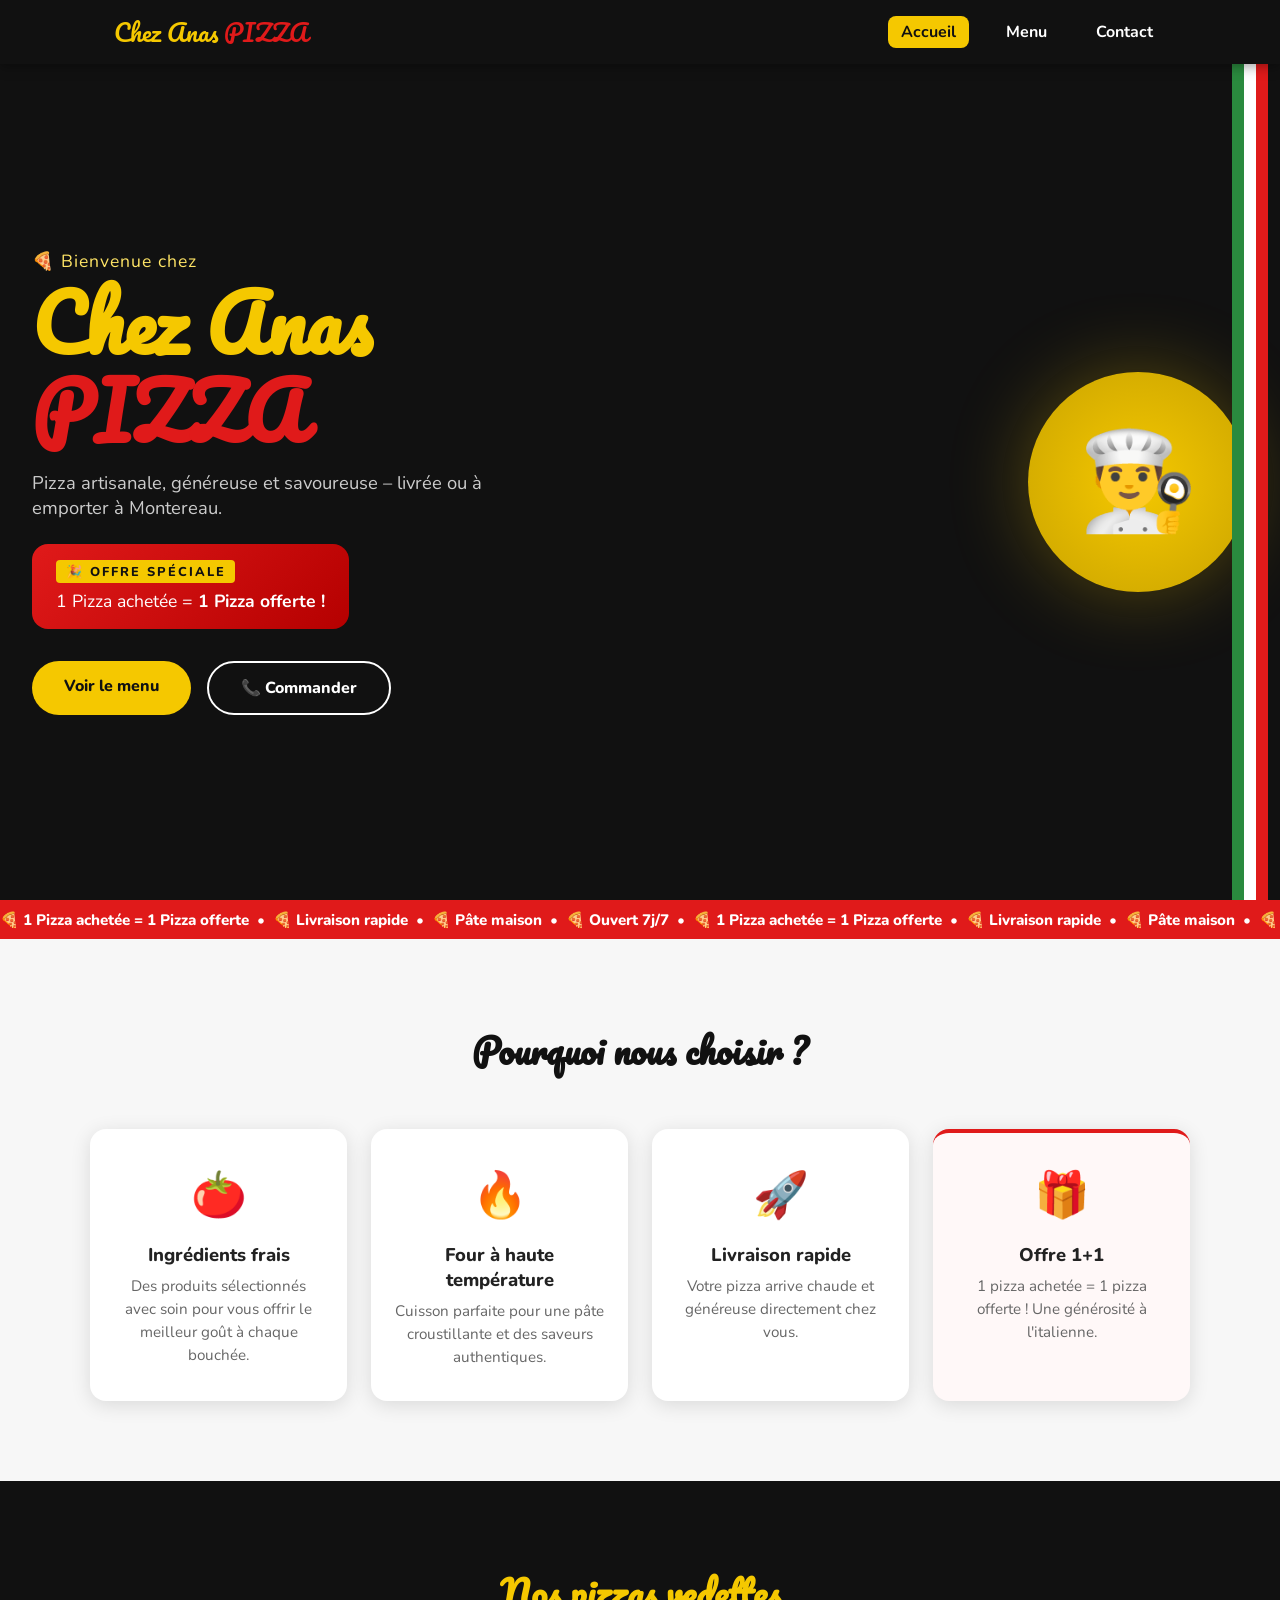
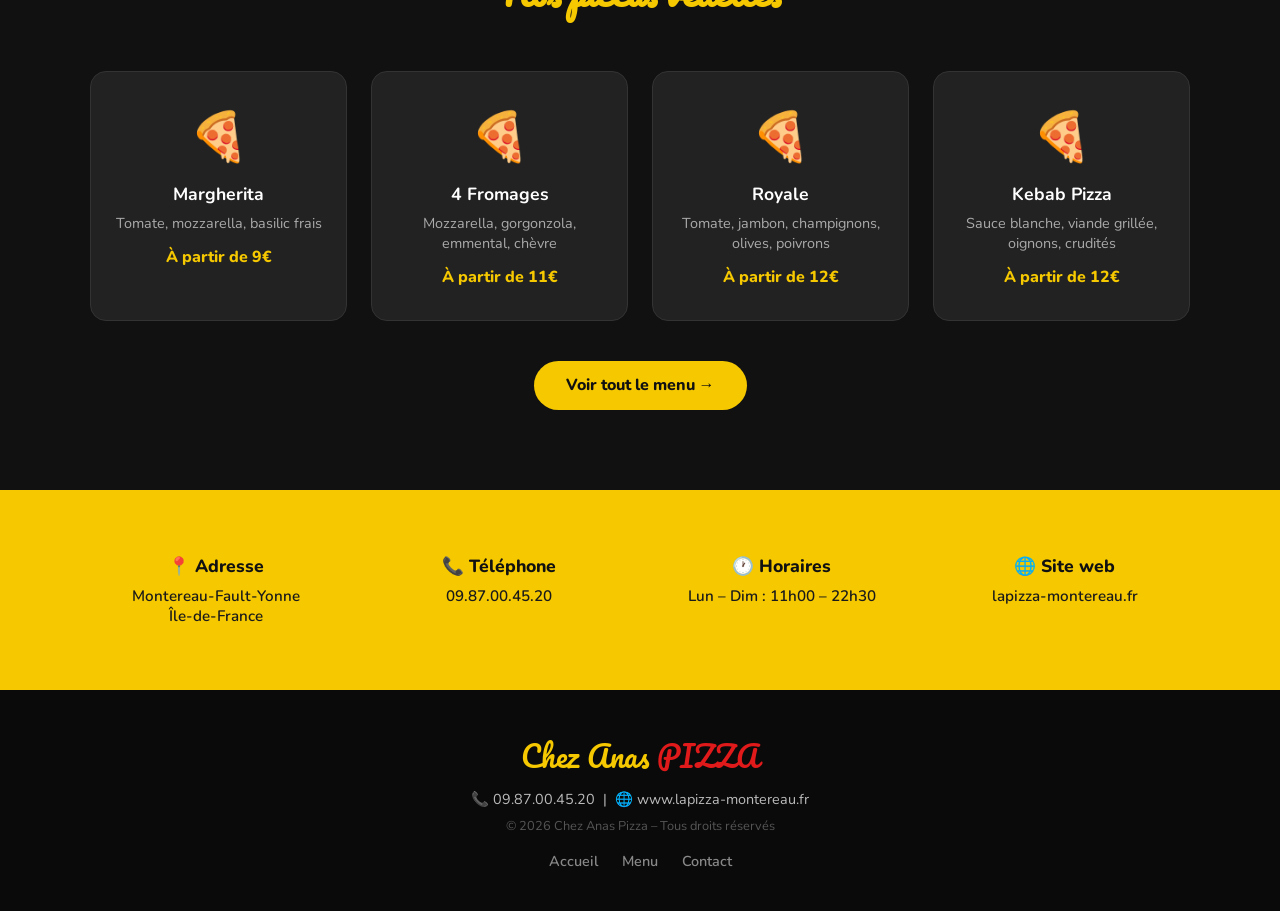
==== index.html @ a45f44b3 "Add files via upload" ====
<!DOCTYPE html>
<html lang="fr">
<head>
  <meta charset="UTF-8" />
  <meta name="viewport" content="width=device-width, initial-scale=1.0" />
  <title>Chez Anas Pizza – Montereau</title>
  <link rel="stylesheet" href="style.css" />
  <link href="https://fonts.googleapis.com/css2?family=Pacifico&family=Nunito:wght@400;600;700;800&display=swap" rel="stylesheet" />
</head>
<body>

  <!-- NAV -->
  <nav id="navbar">
    <div class="nav-inner">
      <a href="index.html" class="nav-logo">
        <span class="logo-chez">Chez Anas</span>
        <span class="logo-pizza">PIZZA</span>
      </a>
      <button class="burger" id="burger" aria-label="Menu">&#9776;</button>
      <ul class="nav-links" id="navLinks">
        <li><a href="index.html" class="active">Accueil</a></li>
        <li><a href="menu.html">Menu</a></li>
        <li><a href="contact.html">Contact</a></li>
      </ul>
    </div>
  </nav>

  <!-- HERO -->
  <header class="hero">
    <div class="hero-bg-stripe stripe-green"></div>
    <div class="hero-bg-stripe stripe-white"></div>
    <div class="hero-bg-stripe stripe-red"></div>
    <div class="hero-content">
      <p class="hero-sub">🍕 Bienvenue chez</p>
      <h1 class="hero-title">
        <span class="yellow">Chez Anas</span>
        <span class="red">PIZZA</span>
      </h1>
      <p class="hero-desc">Pizza artisanale, généreuse et savoureuse – livrée ou à emporter à Montereau.</p>
      <div class="hero-promo">
        <span class="promo-badge">🎉 OFFRE SPÉCIALE</span>
        <p>1 Pizza achetée = <strong>1 Pizza offerte !</strong></p>
      </div>
      <div class="hero-cta">
        <a href="menu.html" class="btn btn-primary">Voir le menu</a>
        <a href="tel:0987004520" class="btn btn-outline">📞 Commander</a>
      </div>
    </div>
    <div class="hero-chef">
      <div class="chef-circle">
        <span class="chef-emoji">👨‍🍳</span>
      </div>
    </div>
  </header>

  <!-- PROMO BANNER -->
  <div class="marquee-bar">
    <div class="marquee-track">
      🍕 1 Pizza achetée = 1 Pizza offerte &nbsp;•&nbsp; 🍕 Livraison rapide &nbsp;•&nbsp; 🍕 Pâte maison &nbsp;•&nbsp; 🍕 Ouvert 7j/7 &nbsp;•&nbsp; 🍕 1 Pizza achetée = 1 Pizza offerte &nbsp;•&nbsp; 🍕 Livraison rapide &nbsp;•&nbsp; 🍕 Pâte maison &nbsp;•&nbsp; 🍕 Ouvert 7j/7 &nbsp;•&nbsp;
    </div>
  </div>

  <!-- FEATURES -->
  <section class="features">
    <div class="container">
      <h2 class="section-title">Pourquoi nous choisir ?</h2>
      <div class="features-grid">
        <div class="feature-card">
          <div class="feature-icon">🍅</div>
          <h3>Ingrédients frais</h3>
          <p>Des produits sélectionnés avec soin pour vous offrir le meilleur goût à chaque bouchée.</p>
        </div>
        <div class="feature-card">
          <div class="feature-icon">🔥</div>
          <h3>Four à haute température</h3>
          <p>Cuisson parfaite pour une pâte croustillante et des saveurs authentiques.</p>
        </div>
        <div class="feature-card">
          <div class="feature-icon">🚀</div>
          <h3>Livraison rapide</h3>
          <p>Votre pizza arrive chaude et généreuse directement chez vous.</p>
        </div>
        <div class="feature-card featured">
          <div class="feature-icon">🎁</div>
          <h3>Offre 1+1</h3>
          <p>1 pizza achetée = 1 pizza offerte ! Une générosité à l'italienne.</p>
        </div>
      </div>
    </div>
  </section>

  <!-- MENU APERÇU -->
  <section class="menu-preview">
    <div class="container">
      <h2 class="section-title">Nos pizzas vedettes</h2>
      <div class="pizza-grid">
        <div class="pizza-card">
          <div class="pizza-img">🍕</div>
          <h3>Margherita</h3>
          <p>Tomate, mozzarella, basilic frais</p>
          <span class="price">À partir de 9€</span>
        </div>
        <div class="pizza-card">
          <div class="pizza-img">🍕</div>
          <h3>4 Fromages</h3>
          <p>Mozzarella, gorgonzola, emmental, chèvre</p>
          <span class="price">À partir de 11€</span>
        </div>
        <div class="pizza-card">
          <div class="pizza-img">🍕</div>
          <h3>Royale</h3>
          <p>Tomate, jambon, champignons, olives, poivrons</p>
          <span class="price">À partir de 12€</span>
        </div>
        <div class="pizza-card">
          <div class="pizza-img">🍕</div>
          <h3>Kebab Pizza</h3>
          <p>Sauce blanche, viande grillée, oignons, crudités</p>
          <span class="price">À partir de 12€</span>
        </div>
      </div>
      <div class="center-btn">
        <a href="menu.html" class="btn btn-primary">Voir tout le menu →</a>
      </div>
    </div>
  </section>

  <!-- INFOS PRATIQUES -->
  <section class="infos">
    <div class="container infos-grid">
      <div class="info-block">
        <h3>📍 Adresse</h3>
        <p>Montereau-Fault-Yonne<br />Île-de-France</p>
      </div>
      <div class="info-block">
        <h3>📞 Téléphone</h3>
        <p><a href="tel:0987004520">09.87.00.45.20</a></p>
      </div>
      <div class="info-block">
        <h3>🕐 Horaires</h3>
        <p>Lun – Dim : 11h00 – 22h30</p>
      </div>
      <div class="info-block">
        <h3>🌐 Site web</h3>
        <p><a href="http://www.lapizza-montereau.fr" target="_blank">lapizza-montereau.fr</a></p>
      </div>
    </div>
  </section>

  <!-- FOOTER -->
  <footer>
    <div class="footer-logo">
      <span class="yellow">Chez Anas</span> <span class="red">PIZZA</span>
    </div>
    <p>📞 09.87.00.45.20 &nbsp;|&nbsp; 🌐 www.lapizza-montereau.fr</p>
    <p class="footer-copy">© 2026 Chez Anas Pizza – Tous droits réservés</p>
    <div class="footer-nav">
      <a href="index.html">Accueil</a>
      <a href="menu.html">Menu</a>
      <a href="contact.html">Contact</a>
    </div>
  </footer>

  <script src="script.js"></script>
</body>
</html>
---- style.css ----
/* ===========================
   CHEZ ANAS PIZZA – STYLES
   Couleurs : Noir, Jaune, Rouge, Vert (drapeau IT)
   =========================== */

:root {
  --black: #111111;
  --dark: #1a1a1a;
  --yellow: #f5c800;
  --yellow-light: #ffe566;
  --red: #e01a1a;
  --red-light: #ff4444;
  --green: #2a8a3e;
  --white: #ffffff;
  --grey: #f7f7f7;
  --text: #222222;
  --text-light: #666666;
  --card-bg: #ffffff;
  --shadow: 0 4px 20px rgba(0,0,0,0.12);
  --radius: 16px;
  --transition: 0.25s ease;
}

* { box-sizing: border-box; margin: 0; padding: 0; }

html { scroll-behavior: smooth; }

body {
  font-family: 'Nunito', sans-serif;
  background: var(--white);
  color: var(--text);
  overflow-x: hidden;
}

/* ===================== NAV ===================== */
#navbar {
  position: fixed;
  top: 0; left: 0; right: 0;
  z-index: 1000;
  background: var(--black);
  box-shadow: 0 2px 12px rgba(0,0,0,0.4);
  transition: background var(--transition);
}

.nav-inner {
  max-width: 1100px;
  margin: 0 auto;
  padding: 0.7rem 1.5rem;
  display: flex;
  align-items: center;
  justify-content: space-between;
  gap: 1rem;
}

.nav-logo {
  text-decoration: none;
  font-size: 1.5rem;
  font-family: 'Pacifico', cursive;
  display: flex;
  gap: 0.35rem;
  align-items: center;
}

.logo-chez { color: var(--yellow); }
.logo-pizza { color: var(--red); }

.nav-links {
  display: flex;
  list-style: none;
  gap: 1.5rem;
}

.nav-links a {
  color: var(--white);
  text-decoration: none;
  font-weight: 700;
  font-size: 1rem;
  padding: 0.3rem 0.8rem;
  border-radius: 8px;
  transition: background var(--transition), color var(--transition);
}

.nav-links a:hover,
.nav-links a.active {
  background: var(--yellow);
  color: var(--black);
}

.burger {
  display: none;
  background: none;
  border: 2px solid var(--yellow);
  color: var(--yellow);
  font-size: 1.4rem;
  padding: 0.3rem 0.6rem;
  border-radius: 8px;
  cursor: pointer;
}

/* ===================== HERO ===================== */
.hero {
  min-height: 100vh;
  background: var(--black);
  display: flex;
  align-items: center;
  justify-content: space-between;
  padding: 8rem 2rem 4rem;
  max-width: 100%;
  overflow: hidden;
  position: relative;
  gap: 2rem;
}

.hero-bg-stripe {
  position: absolute;
  top: 0; right: 0;
  width: 12px;
  height: 100%;
}
.stripe-green  { right: 36px; background: var(--green); }
.stripe-white  { right: 24px; background: var(--white); }
.stripe-red    { right: 12px; background: var(--red); }

.hero-content {
  max-width: 600px;
  flex: 1;
  animation: fadeUp 0.8s ease both;
}

.hero-sub {
  font-size: 1.1rem;
  color: var(--yellow-light);
  margin-bottom: 0.5rem;
  letter-spacing: 1px;
}

.hero-title {
  font-family: 'Pacifico', cursive;
  font-size: clamp(2.8rem, 6vw, 5rem);
  line-height: 1.1;
  margin-bottom: 1rem;
  display: flex;
  flex-direction: column;
  gap: 0.2rem;
}

.yellow { color: var(--yellow); }
.red    { color: var(--red); }

.hero-desc {
  color: #ccc;
  font-size: 1.15rem;
  margin-bottom: 1.5rem;
  max-width: 480px;
}

.hero-promo {
  background: linear-gradient(135deg, var(--red), #b50000);
  color: var(--white);
  padding: 1rem 1.5rem;
  border-radius: var(--radius);
  margin-bottom: 2rem;
  display: inline-block;
  animation: pulse 2s ease-in-out infinite;
}

.hero-promo .promo-badge {
  font-size: 0.8rem;
  font-weight: 800;
  letter-spacing: 2px;
  text-transform: uppercase;
  background: var(--yellow);
  color: var(--black);
  padding: 0.15rem 0.6rem;
  border-radius: 4px;
  display: inline-block;
  margin-bottom: 0.4rem;
}

.hero-promo p { font-size: 1.1rem; }

.hero-cta { display: flex; gap: 1rem; flex-wrap: wrap; }

.btn {
  display: inline-block;
  padding: 0.85rem 2rem;
  border-radius: 50px;
  font-weight: 800;
  font-size: 1rem;
  text-decoration: none;
  transition: transform var(--transition), box-shadow var(--transition);
  cursor: pointer;
  border: none;
  font-family: 'Nunito', sans-serif;
}

.btn:hover { transform: translateY(-3px); box-shadow: 0 8px 24px rgba(0,0,0,0.25); }

.btn-primary {
  background: var(--yellow);
  color: var(--black);
}

.btn-outline {
  background: transparent;
  color: var(--white);
  border: 2px solid var(--white);
}

.btn-outline:hover { background: var(--white); color: var(--black); }

.btn-full { width: 100%; text-align: center; }

.hero-chef {
  flex-shrink: 0;
  animation: float 4s ease-in-out infinite;
}

.chef-circle {
  width: 220px;
  height: 220px;
  background: radial-gradient(circle, var(--yellow), #c9a300);
  border-radius: 50%;
  display: flex;
  align-items: center;
  justify-content: center;
  font-size: 6rem;
  box-shadow: 0 0 80px rgba(245,200,0,0.3);
}

/* ===================== MARQUEE ===================== */
.marquee-bar {
  background: var(--red);
  color: var(--white);
  font-weight: 800;
  font-size: 0.95rem;
  overflow: hidden;
  padding: 0.6rem 0;
  white-space: nowrap;
}

.marquee-track {
  display: inline-block;
  animation: marquee 20s linear infinite;
}

/* ===================== FEATURES ===================== */
.features {
  padding: 5rem 1.5rem;
  background: var(--grey);
}

.container {
  max-width: 1100px;
  margin: 0 auto;
}

.section-title {
  text-align: center;
  font-family: 'Pacifico', cursive;
  font-size: 2.2rem;
  color: var(--black);
  margin-bottom: 3rem;
}

.features-grid {
  display: grid;
  grid-template-columns: repeat(auto-fit, minmax(220px, 1fr));
  gap: 1.5rem;
}

.feature-card {
  background: var(--white);
  border-radius: var(--radius);
  padding: 2rem 1.5rem;
  text-align: center;
  box-shadow: var(--shadow);
  transition: transform var(--transition);
  border-top: 4px solid transparent;
}

.feature-card:hover { transform: translateY(-6px); border-top-color: var(--yellow); }
.feature-card.featured { border-top-color: var(--red); background: #fff8f8; }

.feature-icon { font-size: 2.8rem; margin-bottom: 1rem; }
.feature-card h3 { font-size: 1.15rem; font-weight: 800; margin-bottom: 0.5rem; }
.feature-card p  { color: var(--text-light); font-size: 0.95rem; line-height: 1.5; }

/* ===================== MENU PREVIEW ===================== */
.menu-preview {
  padding: 5rem 1.5rem;
  background: var(--black);
}

.menu-preview .section-title { color: var(--yellow); }

.pizza-grid {
  display: grid;
  grid-template-columns: repeat(auto-fit, minmax(220px, 1fr));
  gap: 1.5rem;
  margin-bottom: 2.5rem;
}

.pizza-card {
  background: #222;
  border-radius: var(--radius);
  padding: 2rem 1.5rem;
  text-align: center;
  border: 1px solid #333;
  transition: transform var(--transition), border-color var(--transition);
}

.pizza-card:hover { transform: translateY(-6px); border-color: var(--yellow); }

.pizza-img { font-size: 3rem; margin-bottom: 0.8rem; }
.pizza-card h3 { color: var(--white); font-size: 1.1rem; margin-bottom: 0.4rem; }
.pizza-card p  { color: #aaa; font-size: 0.9rem; margin-bottom: 0.8rem; }
.price { color: var(--yellow); font-weight: 800; font-size: 1rem; }

.center-btn { text-align: center; }

/* ===================== INFOS ===================== */
.infos {
  padding: 4rem 1.5rem;
  background: var(--yellow);
}

.infos-grid {
  display: grid;
  grid-template-columns: repeat(auto-fit, minmax(200px, 1fr));
  gap: 2rem;
}

.info-block { text-align: center; }
.info-block h3 { font-size: 1.1rem; font-weight: 800; margin-bottom: 0.5rem; color: var(--black); }
.info-block p, .info-block a { color: var(--dark); font-size: 0.95rem; text-decoration: none; font-weight: 600; }
.info-block a:hover { text-decoration: underline; }

/* ===================== PAGE HERO ===================== */
.page-hero {
  background: var(--black);
  text-align: center;
  padding: 8rem 1.5rem 3rem;
  color: var(--white);
}

.page-hero h1 {
  font-family: 'Pacifico', cursive;
  font-size: clamp(2rem, 5vw, 3.5rem);
  color: var(--yellow);
  margin-bottom: 0.5rem;
}

.page-hero p { color: #bbb; font-size: 1.1rem; }

.promo-banner-inline {
  background: var(--red);
  display: inline-block;
  padding: 0.7rem 1.5rem;
  border-radius: 50px;
  margin-top: 1rem;
  font-size: 0.95rem;
  font-weight: 700;
}

/* ===================== MENU PAGE ===================== */
.menu-section { padding: 3rem 1.5rem 5rem; }

.menu-filters {
  display: flex;
  gap: 0.7rem;
  flex-wrap: wrap;
  margin-bottom: 2rem;
  justify-content: center;
}

.filter-btn {
  padding: 0.5rem 1.2rem;
  border: 2px solid var(--black);
  background: var(--white);
  color: var(--black);
  border-radius: 50px;
  font-weight: 700;
  cursor: pointer;
  font-family: 'Nunito', sans-serif;
  transition: all var(--transition);
}

.filter-btn:hover, .filter-btn.active {
  background: var(--black);
  color: var(--yellow);
}

.size-info {
  display: flex;
  gap: 1rem;
  flex-wrap: wrap;
  justify-content: center;
  margin-bottom: 2.5rem;
}

.size-badge {
  background: var(--yellow);
  color: var(--black);
  padding: 0.4rem 1rem;
  border-radius: 8px;
  font-weight: 700;
  font-size: 0.9rem;
}

.menu-category { margin-bottom: 3rem; }

.cat-title {
  font-family: 'Pacifico', cursive;
  font-size: 1.8rem;
  color: var(--black);
  margin-bottom: 1.5rem;
  padding-bottom: 0.5rem;
  border-bottom: 3px solid var(--yellow);
  display: flex;
  align-items: center;
  gap: 0.7rem;
}

.cat-flag { font-size: 1.5rem; }

.menu-grid {
  display: grid;
  grid-template-columns: repeat(auto-fill, minmax(260px, 1fr));
  gap: 1.2rem;
}

.menu-card {
  background: var(--white);
  border: 1.5px solid #e8e8e8;
  border-radius: var(--radius);
  padding: 1.2rem 1.3rem;
  transition: transform var(--transition), box-shadow var(--transition), border-color var(--transition);
}

.menu-card:hover {
  transform: translateY(-4px);
  box-shadow: var(--shadow);
  border-color: var(--yellow);
}

.highlight-card { border-color: var(--red); background: #fff8f8; }

.menu-card-header {
  display: flex;
  justify-content: space-between;
  align-items: flex-start;
  gap: 0.5rem;
  margin-bottom: 0.5rem;
}

.menu-card-header h3 { font-size: 1.05rem; font-weight: 800; color: var(--black); }

.price-group {
  display: flex;
  gap: 0.4rem;
  flex-shrink: 0;
}

.price-group span {
  background: var(--black);
  color: var(--yellow);
  padding: 0.15rem 0.5rem;
  border-radius: 6px;
  font-size: 0.8rem;
  font-weight: 800;
}

.menu-card p { color: var(--text-light); font-size: 0.88rem; line-height: 1.4; margin-bottom: 0.6rem; }

.tag {
  font-size: 0.75rem;
  font-weight: 800;
  padding: 0.15rem 0.6rem;
  border-radius: 20px;
  display: inline-block;
}

.tag-veg  { background: #e8f5e9; color: #2e7d32; }
.tag-hot  { background: #ffebee; color: #c62828; }
.tag-best { background: #fff8e1; color: #f57f17; }
.tag-new  { background: #e3f2fd; color: #1565c0; }

/* ===================== CONTACT ===================== */
.contact-section { padding: 3rem 1.5rem 5rem; }

.contact-grid {
  display: grid;
  grid-template-columns: 1fr 1fr;
  gap: 3rem;
  margin-bottom: 3rem;
}

.contact-info h2,
.contact-form-wrap h2 {
  font-family: 'Pacifico', cursive;
  font-size: 1.8rem;
  margin-bottom: 1.5rem;
  color: var(--black);
}

.contact-card {
  display: flex;
  align-items: flex-start;
  gap: 1rem;
  padding: 1rem;
  background: var(--grey);
  border-radius: var(--radius);
  margin-bottom: 1rem;
  border-left: 4px solid var(--yellow);
}

.contact-icon { font-size: 1.5rem; flex-shrink: 0; }
.contact-card h3 { font-size: 0.9rem; font-weight: 800; text-transform: uppercase; letter-spacing: 1px; color: var(--text-light); margin-bottom: 0.2rem; }
.contact-card a, .contact-card p { color: var(--black); font-weight: 600; font-size: 1rem; text-decoration: none; }
.contact-card a:hover { color: var(--red); }

.horaires-table { width: 100%; font-size: 0.9rem; }
.horaires-table td { padding: 0.2rem 0.5rem 0.2rem 0; color: var(--text); font-weight: 600; }
.horaires-table td:first-child { color: var(--text-light); font-weight: 400; }

.promo-contact-box {
  background: var(--red);
  color: var(--white);
  padding: 1rem 1.3rem;
  border-radius: var(--radius);
  margin-top: 1rem;
  font-size: 0.95rem;
  line-height: 1.6;
}

/* FORM */
.contact-form { display: flex; flex-direction: column; gap: 1.2rem; }

.form-group { display: flex; flex-direction: column; gap: 0.4rem; }
.form-group label { font-weight: 700; font-size: 0.9rem; color: var(--text); }

.form-group input,
.form-group select,
.form-group textarea {
  padding: 0.8rem 1rem;
  border: 2px solid #ddd;
  border-radius: 10px;
  font-family: 'Nunito', sans-serif;
  font-size: 1rem;
  transition: border-color var(--transition);
  background: var(--white);
  color: var(--text);
  resize: vertical;
}

.form-group input:focus,
.form-group select:focus,
.form-group textarea:focus {
  outline: none;
  border-color: var(--yellow);
}

.form-error { color: var(--red); font-size: 0.82rem; font-weight: 700; min-height: 1rem; }

.form-success {
  background: #e8f5e9;
  color: #2e7d32;
  padding: 1rem;
  border-radius: 10px;
  font-weight: 700;
  text-align: center;
}

.map-embed { margin-top: 2rem; }

/* ===================== CTA BAND ===================== */
.cta-band {
  background: var(--black);
  text-align: center;
  padding: 1.5rem;
  color: var(--white);
  font-size: 1.1rem;
}

.cta-band a { color: var(--yellow); text-decoration: none; }
.cta-band a:hover { text-decoration: underline; }

/* ===================== FOOTER ===================== */
footer {
  background: #0a0a0a;
  color: #bbb;
  text-align: center;
  padding: 2.5rem 1.5rem;
}

.footer-logo {
  font-family: 'Pacifico', cursive;
  font-size: 1.8rem;
  margin-bottom: 0.5rem;
}

footer p { font-size: 0.9rem; margin-bottom: 0.3rem; }
footer a { color: var(--yellow); text-decoration: none; }
footer a:hover { text-decoration: underline; }

.footer-copy { color: #555; font-size: 0.8rem; margin-top: 0.5rem; }

.footer-nav {
  margin-top: 1rem;
  display: flex;
  gap: 1.5rem;
  justify-content: center;
  flex-wrap: wrap;
}

.footer-nav a { color: #888; font-size: 0.9rem; text-decoration: none; font-weight: 600; }
.footer-nav a:hover { color: var(--yellow); }

/* ===================== ANIMATIONS ===================== */
@keyframes fadeUp {
  from { opacity: 0; transform: translateY(30px); }
  to   { opacity: 1; transform: translateY(0); }
}

@keyframes float {
  0%, 100% { transform: translateY(0); }
  50%       { transform: translateY(-14px); }
}

@keyframes pulse {
  0%, 100% { transform: scale(1); }
  50%       { transform: scale(1.02); }
}

@keyframes marquee {
  from { transform: translateX(0); }
  to   { transform: translateX(-50%); }
}

/* ===================== RESPONSIVE ===================== */
@media (max-width: 768px) {
  .burger { display: block; }

  .nav-links {
    display: none;
    flex-direction: column;
    position: absolute;
    top: 64px; left: 0; right: 0;
    background: var(--black);
    padding: 1rem;
    gap: 0.5rem;
  }

  .nav-links.open { display: flex; }

  .hero {
    flex-direction: column;
    text-align: center;
    padding-top: 6rem;
    padding-bottom: 3rem;
  }

  .hero-cta { justify-content: center; }

  .hero-bg-stripe { display: none; }

  .contact-grid { grid-template-columns: 1fr; gap: 2rem; }

  .price-group { flex-direction: row; }
}

@media (max-width: 480px) {
  .hero-title { font-size: 2.4rem; }
  .chef-circle { width: 150px; height: 150px; font-size: 4rem; }
  .menu-card-header { flex-direction: column; }
}

/* Hidden cards (filter) */
.menu-card.hidden {
  display: none;
}
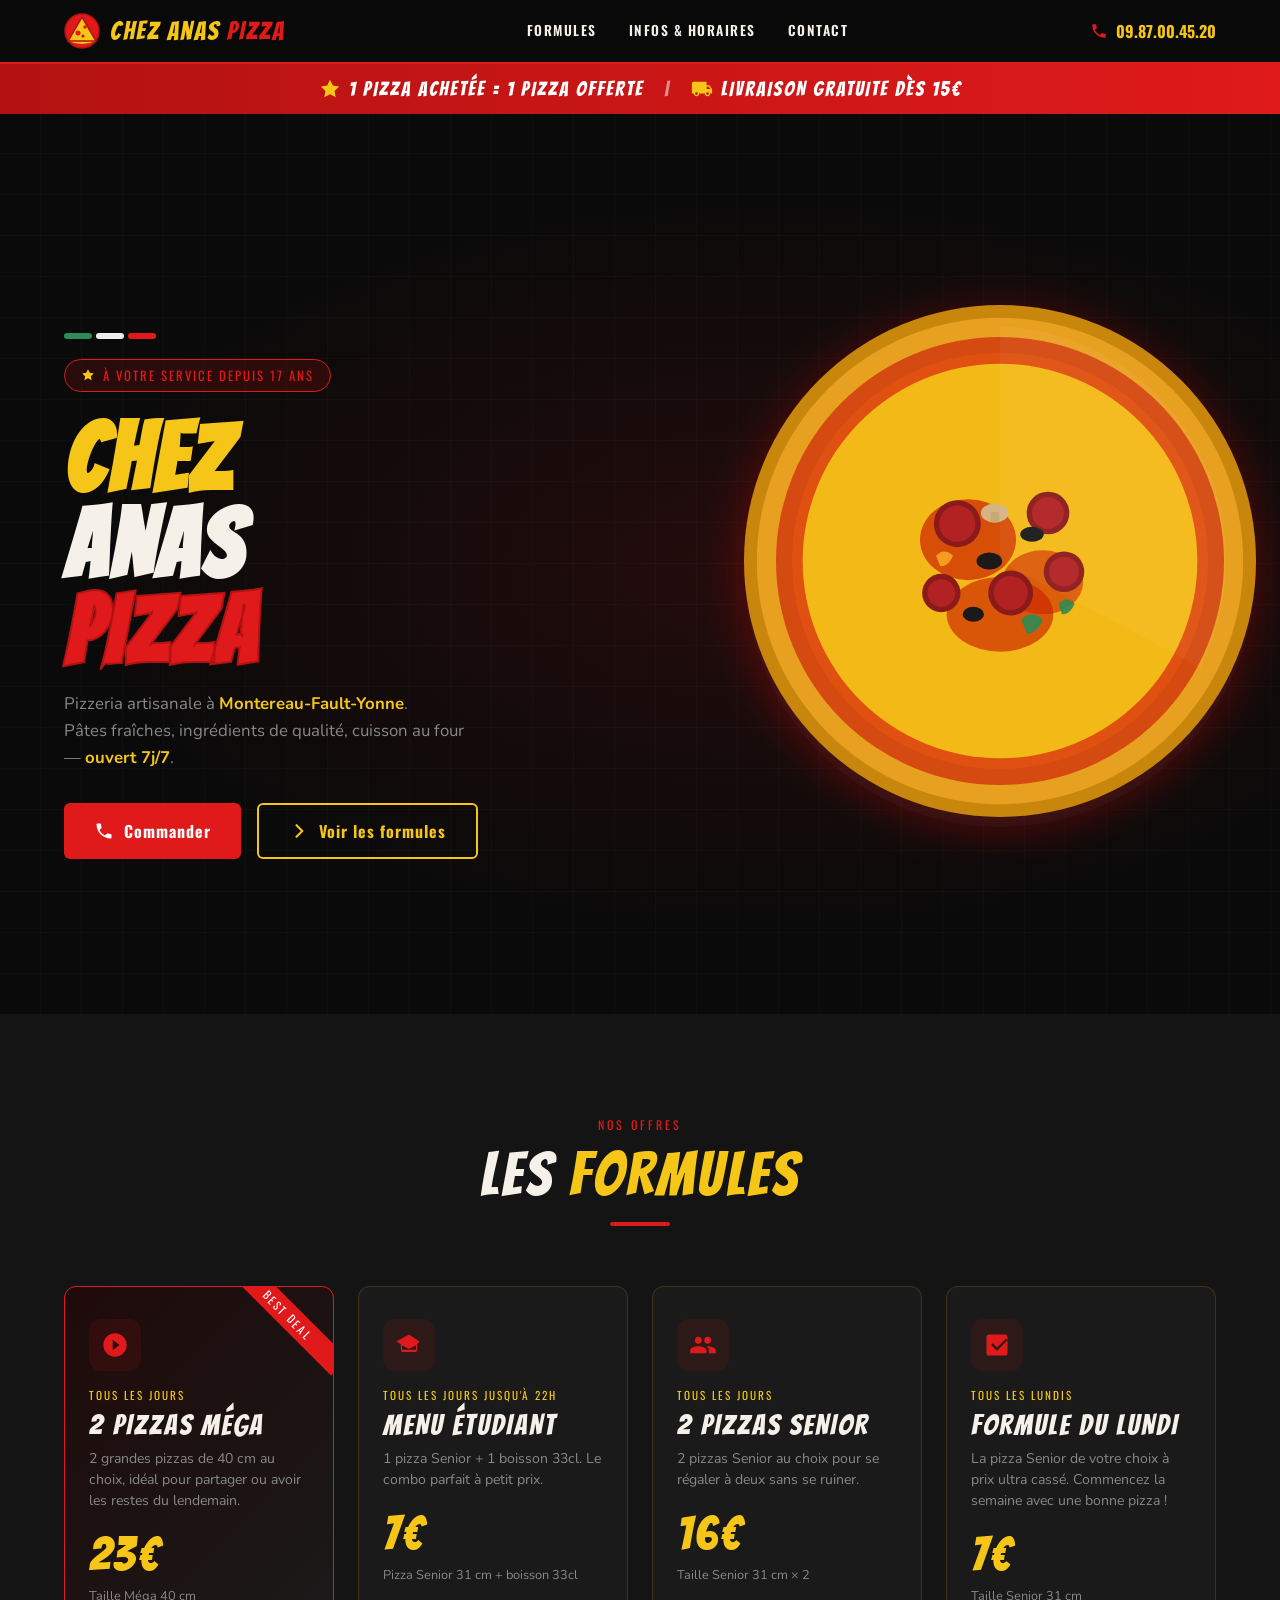
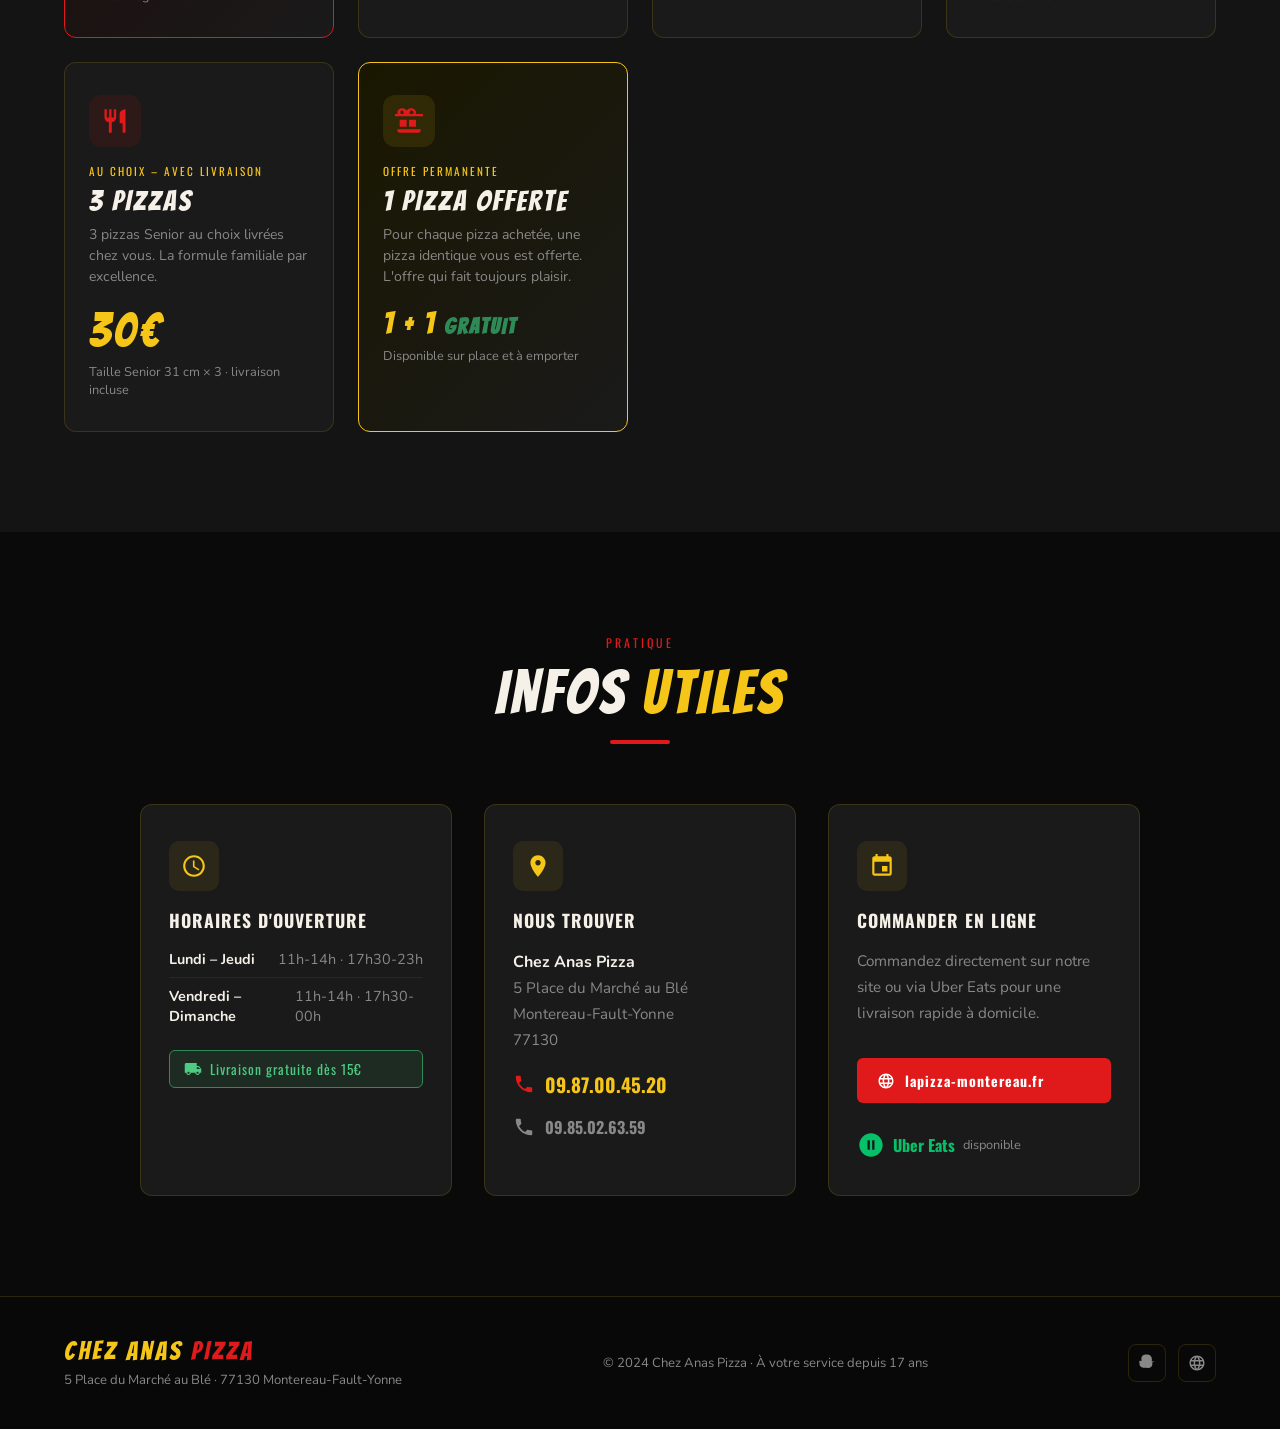
==== commit eeb5bff0: "Update print statement from 'Hello' to 'Goodbye'" ====
--- a/index.html
+++ b/index.html
@@ -1,166 +1,770 @@
 <!DOCTYPE html>
 <html lang="fr">
 <head>
-  <meta charset="UTF-8" />
-  <meta name="viewport" content="width=device-width, initial-scale=1.0" />
-  <title>Chez Anas Pizza – Montereau</title>
-  <link rel="stylesheet" href="style.css" />
-  <link href="https://fonts.googleapis.com/css2?family=Pacifico&family=Nunito:wght@400;600;700;800&display=swap" rel="stylesheet" />
+<meta charset="UTF-8">
+<meta name="viewport" content="width=device-width, initial-scale=1.0">
+<title>Chez Anas Pizza – Montereau-Fault-Yonne</title>
+<link rel="preconnect" href="https://fonts.googleapis.com">
+<link href="https://fonts.googleapis.com/css2?family=Bangers&family=Oswald:wght@400;600;700&family=Nunito:wght@400;600;700&display=swap" rel="stylesheet">
+<style>
+  :root {
+    --black: #0a0a0a;
+    --dark: #141414;
+    --card-bg: #1a1a1a;
+    --red: #e01a1a;
+    --red-dark: #b31212;
+    --yellow: #f5c518;
+    --green: #2e8b57;
+    --white: #f5f0e8;
+    --gray: #888;
+    --border: rgba(245,197,24,0.15);
+  }
+
+  * { margin: 0; padding: 0; box-sizing: border-box; }
+
+  html { scroll-behavior: smooth; }
+
+  body {
+    background: var(--black);
+    color: var(--white);
+    font-family: 'Nunito', sans-serif;
+    overflow-x: hidden;
+  }
+
+  /* NAV */
+  nav {
+    position: fixed; top: 0; left: 0; right: 0; z-index: 100;
+    background: rgba(10,10,10,0.95);
+    backdrop-filter: blur(10px);
+    border-bottom: 2px solid var(--red);
+    display: flex; align-items: center; justify-content: space-between;
+    padding: 0 5%;
+    height: 64px;
+  }
+  .nav-logo {
+    display: flex; align-items: center; gap: 10px;
+  }
+  .nav-logo svg { width: 36px; height: 36px; }
+  .nav-logo span {
+    font-family: 'Bangers', cursive;
+    font-size: 1.6rem;
+    letter-spacing: 2px;
+    color: var(--yellow);
+  }
+  .nav-logo span em { color: var(--red); font-style: normal; }
+  nav ul {
+    list-style: none;
+    display: flex; gap: 32px;
+  }
+  nav ul li a {
+    text-decoration: none;
+    color: var(--white);
+    font-family: 'Oswald', sans-serif;
+    font-weight: 600;
+    font-size: 0.85rem;
+    letter-spacing: 1.5px;
+    text-transform: uppercase;
+    transition: color .2s;
+  }
+  nav ul li a:hover { color: var(--yellow); }
+  .nav-phone {
+    display: flex; align-items: center; gap: 8px;
+    font-family: 'Oswald', sans-serif;
+    font-weight: 700;
+    font-size: 1rem;
+    color: var(--yellow);
+    text-decoration: none;
+  }
+  .nav-phone svg { width: 18px; height: 18px; fill: var(--red); }
+
+  /* HERO */
+  .hero {
+    min-height: 100vh;
+    display: flex; align-items: center;
+    padding: 64px 5% 0;
+    position: relative;
+    overflow: hidden;
+    background: radial-gradient(ellipse 80% 60% at 60% 50%, rgba(224,26,26,0.12) 0%, transparent 70%),
+                var(--black);
+  }
+  .hero::before {
+    content: '';
+    position: absolute; inset: 0;
+    background-image: repeating-linear-gradient(0deg, transparent, transparent 40px, rgba(255,255,255,0.02) 40px, rgba(255,255,255,0.02) 41px),
+                      repeating-linear-gradient(90deg, transparent, transparent 40px, rgba(255,255,255,0.02) 40px, rgba(255,255,255,0.02) 41px);
+    pointer-events: none;
+  }
+  .hero-content {
+    max-width: 560px;
+    z-index: 2;
+    animation: fadeUp .8s ease both;
+  }
+  .hero-badge {
+    display: inline-flex; align-items: center; gap: 8px;
+    background: rgba(224,26,26,0.15);
+    border: 1px solid var(--red);
+    border-radius: 50px;
+    padding: 6px 16px;
+    font-family: 'Oswald', sans-serif;
+    font-size: 0.8rem;
+    letter-spacing: 2px;
+    text-transform: uppercase;
+    color: var(--red);
+    margin-bottom: 24px;
+  }
+  .hero-badge svg { width: 14px; height: 14px; fill: var(--yellow); }
+  .hero h1 {
+    font-family: 'Bangers', cursive;
+    font-size: clamp(3.5rem, 8vw, 6rem);
+    line-height: 0.9;
+    letter-spacing: 3px;
+    margin-bottom: 16px;
+  }
+  .hero h1 .chez { color: var(--yellow); display: block; }
+  .hero h1 .anas { color: var(--white); display: block; }
+  .hero h1 .pizza-word {
+    color: var(--red);
+    display: block;
+    -webkit-text-stroke: 2px var(--red-dark);
+  }
+  .hero-sub {
+    font-family: 'Nunito', sans-serif;
+    font-size: 1.05rem;
+    color: var(--gray);
+    margin-bottom: 32px;
+    line-height: 1.6;
+    max-width: 420px;
+  }
+  .hero-sub strong { color: var(--yellow); }
+  .hero-cta {
+    display: flex; gap: 16px; flex-wrap: wrap;
+  }
+  .btn-primary {
+    display: inline-flex; align-items: center; gap: 10px;
+    background: var(--red);
+    color: white;
+    padding: 14px 30px;
+    border-radius: 6px;
+    font-family: 'Oswald', sans-serif;
+    font-weight: 700;
+    font-size: 1rem;
+    letter-spacing: 1px;
+    text-decoration: none;
+    transition: background .2s, transform .15s;
+  }
+  .btn-primary:hover { background: var(--red-dark); transform: translateY(-2px); }
+  .btn-primary svg { width: 20px; height: 20px; fill: white; }
+  .btn-secondary {
+    display: inline-flex; align-items: center; gap: 10px;
+    background: transparent;
+    border: 2px solid var(--yellow);
+    color: var(--yellow);
+    padding: 14px 30px;
+    border-radius: 6px;
+    font-family: 'Oswald', sans-serif;
+    font-weight: 700;
+    font-size: 1rem;
+    letter-spacing: 1px;
+    text-decoration: none;
+    transition: background .2s, color .2s;
+  }
+  .btn-secondary:hover { background: var(--yellow); color: var(--black); }
+  .btn-secondary svg { width: 20px; height: 20px; }
+
+  .hero-visual {
+    position: absolute;
+    right: -40px; top: 50%;
+    transform: translateY(-50%);
+    width: clamp(400px, 50vw, 680px);
+    z-index: 1;
+    animation: floatIn 1s .2s ease both;
+  }
+  .hero-visual svg { width: 100%; height: auto; }
+
+  .promo-banner {
+    background: linear-gradient(90deg, var(--red-dark), var(--red));
+    padding: 14px 5%;
+    display: flex; align-items: center; justify-content: center; gap: 20px;
+    flex-wrap: wrap;
+  }
+  .promo-banner span {
+    font-family: 'Bangers', cursive;
+    font-size: 1.25rem;
+    letter-spacing: 2px;
+    color: white;
+    display: flex; align-items: center; gap: 8px;
+  }
+  .promo-banner span svg { width: 22px; height: 22px; fill: var(--yellow); }
+
+  /* SECTION GENERIC */
+  section { padding: 100px 5%; }
+  .section-header { text-align: center; margin-bottom: 60px; }
+  .section-tag {
+    display: inline-block;
+    font-family: 'Oswald', sans-serif;
+    font-size: 0.75rem;
+    letter-spacing: 3px;
+    text-transform: uppercase;
+    color: var(--red);
+    margin-bottom: 12px;
+  }
+  .section-title {
+    font-family: 'Bangers', cursive;
+    font-size: clamp(2.5rem, 5vw, 3.8rem);
+    letter-spacing: 3px;
+    color: var(--white);
+    line-height: 1;
+  }
+  .section-title span { color: var(--yellow); }
+  .section-divider {
+    width: 60px; height: 4px;
+    background: var(--red);
+    margin: 16px auto 0;
+    border-radius: 2px;
+  }
+
+  /* FORMULES */
+  #formules { background: var(--dark); }
+  .formules-grid {
+    display: grid;
+    grid-template-columns: repeat(auto-fit, minmax(260px, 1fr));
+    gap: 24px;
+    max-width: 1200px;
+    margin: 0 auto;
+  }
+  .formule-card {
+    background: var(--card-bg);
+    border: 1px solid var(--border);
+    border-radius: 12px;
+    padding: 32px 24px;
+    position: relative;
+    overflow: hidden;
+    transition: transform .25s, border-color .25s;
+  }
+  .formule-card:hover { transform: translateY(-6px); border-color: var(--yellow); }
+  .formule-card.featured {
+    border-color: var(--red);
+    background: linear-gradient(135deg, #1f0a0a, var(--card-bg));
+  }
+  .formule-card.featured::before {
+    content: 'BEST DEAL';
+    position: absolute; top: 16px; right: -28px;
+    background: var(--red);
+    color: white;
+    font-family: 'Oswald', sans-serif;
+    font-size: 0.7rem;
+    letter-spacing: 2px;
+    padding: 4px 42px;
+    transform: rotate(45deg);
+    transform-origin: center;
+  }
+  .formule-icon {
+    width: 52px; height: 52px;
+    background: rgba(224,26,26,0.1);
+    border-radius: 12px;
+    display: flex; align-items: center; justify-content: center;
+    margin-bottom: 16px;
+  }
+  .formule-icon svg { width: 28px; height: 28px; fill: var(--red); }
+  .formule-tag {
+    font-family: 'Oswald', sans-serif;
+    font-size: 0.7rem;
+    letter-spacing: 2px;
+    text-transform: uppercase;
+    color: var(--yellow);
+    margin-bottom: 8px;
+  }
+  .formule-name {
+    font-family: 'Bangers', cursive;
+    font-size: 1.8rem;
+    letter-spacing: 2px;
+    color: var(--white);
+    margin-bottom: 8px;
+    line-height: 1;
+  }
+  .formule-desc {
+    font-size: 0.88rem;
+    color: var(--gray);
+    margin-bottom: 20px;
+    line-height: 1.5;
+  }
+  .formule-price {
+    font-family: 'Bangers', cursive;
+    font-size: 3rem;
+    color: var(--yellow);
+    letter-spacing: 2px;
+    line-height: 1;
+  }
+  .formule-price small {
+    font-size: 1.2rem;
+    color: var(--gray);
+    font-family: 'Nunito', sans-serif;
+    font-weight: 600;
+  }
+  .formule-detail {
+    margin-top: 8px;
+    font-size: 0.8rem;
+    color: var(--gray);
+  }
+
+  /* INFOS */
+  #infos { background: var(--black); }
+  .infos-grid {
+    display: grid;
+    grid-template-columns: repeat(auto-fit, minmax(300px, 1fr));
+    gap: 32px;
+    max-width: 1000px;
+    margin: 0 auto;
+  }
+  .info-card {
+    background: var(--card-bg);
+    border: 1px solid var(--border);
+    border-radius: 12px;
+    padding: 36px 28px;
+    display: flex; flex-direction: column; gap: 16px;
+  }
+  .info-card-icon {
+    width: 50px; height: 50px;
+    background: rgba(245,197,24,0.08);
+    border-radius: 10px;
+    display: flex; align-items: center; justify-content: center;
+  }
+  .info-card-icon svg { width: 26px; height: 26px; fill: var(--yellow); }
+  .info-card h3 {
+    font-family: 'Oswald', sans-serif;
+    font-weight: 700;
+    font-size: 1.1rem;
+    letter-spacing: 1px;
+    text-transform: uppercase;
+    color: var(--white);
+  }
+  .horaires-list { list-style: none; display: flex; flex-direction: column; gap: 8px; }
+  .horaires-list li {
+    display: flex; justify-content: space-between;
+    font-size: 0.9rem;
+    color: var(--gray);
+    padding-bottom: 8px;
+    border-bottom: 1px solid rgba(255,255,255,0.06);
+  }
+  .horaires-list li:last-child { border: none; }
+  .horaires-list li strong { color: var(--white); }
+  .delivery-badge {
+    display: inline-flex; align-items: center; gap: 8px;
+    background: rgba(46,139,87,0.15);
+    border: 1px solid var(--green);
+    color: #4ecb82;
+    border-radius: 6px;
+    padding: 8px 14px;
+    font-family: 'Oswald', sans-serif;
+    font-size: 0.85rem;
+    letter-spacing: 1px;
+  }
+  .delivery-badge svg { width: 18px; height: 18px; fill: #4ecb82; }
+  .address-text {
+    font-size: 0.95rem;
+    color: var(--gray);
+    line-height: 1.7;
+  }
+  .address-text strong { color: var(--white); display: block; font-size: 1rem; }
+  .phone-link {
+    display: flex; align-items: center; gap: 10px;
+    text-decoration: none;
+    color: var(--yellow);
+    font-family: 'Oswald', sans-serif;
+    font-size: 1.2rem;
+    font-weight: 700;
+    transition: opacity .2s;
+  }
+  .phone-link:hover { opacity: 0.8; }
+  .phone-link svg { width: 22px; height: 22px; fill: var(--red); }
+
+  /* FOOTER */
+  footer {
+    background: #080808;
+    border-top: 1px solid var(--border);
+    padding: 40px 5%;
+    display: flex;
+    align-items: center; justify-content: space-between;
+    flex-wrap: wrap;
+    gap: 16px;
+  }
+  .footer-logo {
+    font-family: 'Bangers', cursive;
+    font-size: 1.6rem;
+    letter-spacing: 3px;
+    color: var(--yellow);
+  }
+  .footer-logo em { color: var(--red); font-style: normal; }
+  .footer-copy { font-size: 0.82rem; color: var(--gray); }
+  .footer-social {
+    display: flex; align-items: center; gap: 12px;
+  }
+  .footer-social a {
+    width: 38px; height: 38px;
+    border: 1px solid var(--border);
+    border-radius: 8px;
+    display: flex; align-items: center; justify-content: center;
+    transition: border-color .2s, background .2s;
+    text-decoration: none;
+  }
+  .footer-social a:hover { border-color: var(--yellow); background: rgba(245,197,24,0.08); }
+  .footer-social svg { width: 18px; height: 18px; fill: var(--gray); }
+  .footer-social a:hover svg { fill: var(--yellow); }
+
+  /* ANIMATIONS */
+  @keyframes fadeUp {
+    from { opacity: 0; transform: translateY(30px); }
+    to { opacity: 1; transform: translateY(0); }
+  }
+  @keyframes floatIn {
+    from { opacity: 0; transform: translateY(-50%) translateX(60px); }
+    to { opacity: 1; transform: translateY(-50%) translateX(0); }
+  }
+  @keyframes spin {
+    from { transform: rotate(0deg); }
+    to { transform: rotate(360deg); }
+  }
+  .pizza-spin { animation: spin 18s linear infinite; transform-origin: center; }
+
+  /* RIBBON FLAG */
+  .flag-ribbon {
+    display: flex; gap: 4px; align-items: center; margin-bottom: 20px;
+  }
+  .flag-ribbon span {
+    width: 28px; height: 6px; border-radius: 3px;
+  }
+  .flag-ribbon .f-green { background: var(--green); }
+  .flag-ribbon .f-white { background: #eee; }
+  .flag-ribbon .f-red { background: var(--red); }
+
+  /* SCROLL REVEAL */
+  .reveal { opacity: 0; transform: translateY(20px); transition: opacity .6s, transform .6s; }
+  .reveal.visible { opacity: 1; transform: none; }
+
+  /* MOBILE */
+  @media (max-width: 768px) {
+    nav ul { display: none; }
+    .hero-visual { display: none; }
+    .hero-content { max-width: 100%; }
+    footer { flex-direction: column; text-align: center; }
+  }
+</style>
 </head>
 <body>
 
-  <!-- NAV -->
-  <nav id="navbar">
-    <div class="nav-inner">
-      <a href="index.html" class="nav-logo">
-        <span class="logo-chez">Chez Anas</span>
-        <span class="logo-pizza">PIZZA</span>
+<!-- NAV -->
+<nav>
+  <div class="nav-logo">
+    <!-- Pizza slice SVG logo -->
+    <svg viewBox="0 0 36 36" fill="none" xmlns="http://www.w3.org/2000/svg">
+      <circle cx="18" cy="18" r="17" fill="#e01a1a" stroke="#b31212" stroke-width="1.5"/>
+      <path d="M18 4 L32 28 Q18 34 4 28 Z" fill="#f5c518"/>
+      <circle cx="14" cy="20" r="2.5" fill="#e01a1a"/>
+      <circle cx="21" cy="14" r="1.8" fill="#e01a1a"/>
+      <circle cx="19" cy="23" r="1.5" fill="#b31212"/>
+      <path d="M18 4 L32 28 L4 28 Z" fill="none" stroke="#b31212" stroke-width="1.5"/>
+    </svg>
+    <span>Chez Anas <em>PIZZA</em></span>
+  </div>
+  <ul>
+    <li><a href="#formules">Formules</a></li>
+    <li><a href="#infos">Infos & Horaires</a></li>
+    <li><a href="#contact">Contact</a></li>
+  </ul>
+  <a href="tel:0987004520" class="nav-phone">
+    <svg viewBox="0 0 24 24"><path d="M6.6 10.8c1.4 2.8 3.8 5.1 6.6 6.6l2.2-2.2c.3-.3.7-.4 1-.2 1.1.4 2.3.6 3.6.6.6 0 1 .4 1 1V20c0 .6-.4 1-1 1-9.4 0-17-7.6-17-17 0-.6.4-1 1-1h3.5c.6 0 1 .4 1 1 0 1.3.2 2.5.6 3.6.1.3 0 .7-.2 1L6.6 10.8z"/></svg>
+    09.87.00.45.20
+  </a>
+</nav>
+
+<!-- PROMO BANNER -->
+<div class="promo-banner" style="margin-top:64px;">
+  <span>
+    <svg viewBox="0 0 24 24"><path d="M12 2l3.09 6.26L22 9.27l-5 4.87 1.18 6.88L12 17.77l-6.18 3.25L7 14.14 2 9.27l6.91-1.01L12 2z"/></svg>
+    1 PIZZA ACHETÉE = 1 PIZZA OFFERTE
+  </span>
+  <span style="color: rgba(255,255,255,0.5);">|</span>
+  <span>
+    <svg viewBox="0 0 24 24"><path d="M20 8h-3V4H3c-1.1 0-2 .9-2 2v11h2c0 1.66 1.34 3 3 3s3-1.34 3-3h6c0 1.66 1.34 3 3 3s3-1.34 3-3h2v-5l-3-4zM6 18.5c-.83 0-1.5-.67-1.5-1.5s.67-1.5 1.5-1.5 1.5.67 1.5 1.5-.67 1.5-1.5 1.5zm13.5-9l1.96 2.5H17V9.5h2.5zm-1.5 9c-.83 0-1.5-.67-1.5-1.5s.67-1.5 1.5-1.5 1.5.67 1.5 1.5-.67 1.5-1.5 1.5z"/></svg>
+    LIVRAISON GRATUITE DÈS 15€
+  </span>
+</div>
+
+<!-- HERO -->
+<section class="hero" id="accueil">
+  <div class="hero-content">
+    <div class="flag-ribbon">
+      <span class="f-green"></span>
+      <span class="f-white"></span>
+      <span class="f-red"></span>
+    </div>
+    <div class="hero-badge">
+      <svg viewBox="0 0 24 24"><path d="M12 2l3.09 6.26L22 9.27l-5 4.87 1.18 6.88L12 17.77l-6.18 3.25L7 14.14 2 9.27l6.91-1.01L12 2z"/></svg>
+      À votre service depuis 17 ans
+    </div>
+    <h1>
+      <span class="chez">CHEZ</span>
+      <span class="anas">ANAS</span>
+      <span class="pizza-word">PIZZA</span>
+    </h1>
+    <p class="hero-sub">
+      Pizzeria artisanale à <strong>Montereau-Fault-Yonne</strong>.<br>
+      Pâtes fraîches, ingrédients de qualité, cuisson au four — <strong>ouvert 7j/7</strong>.
+    </p>
+    <div class="hero-cta">
+      <a href="tel:0987004520" class="btn-primary">
+        <svg viewBox="0 0 24 24"><path d="M6.6 10.8c1.4 2.8 3.8 5.1 6.6 6.6l2.2-2.2c.3-.3.7-.4 1-.2 1.1.4 2.3.6 3.6.6.6 0 1 .4 1 1V20c0 .6-.4 1-1 1-9.4 0-17-7.6-17-17 0-.6.4-1 1-1h3.5c.6 0 1 .4 1 1 0 1.3.2 2.5.6 3.6.1.3 0 .7-.2 1L6.6 10.8z"/></svg>
+        Commander
       </a>
-      <button class="burger" id="burger" aria-label="Menu">&#9776;</button>
-      <ul class="nav-links" id="navLinks">
-        <li><a href="index.html" class="active">Accueil</a></li>
-        <li><a href="menu.html">Menu</a></li>
-        <li><a href="contact.html">Contact</a></li>
+      <a href="#formules" class="btn-secondary">
+        <svg viewBox="0 0 24 24" fill="none" stroke="currentColor" stroke-width="2.5" stroke-linecap="round" stroke-linejoin="round" width="20" height="20"><path d="M9 5l7 7-7 7"/></svg>
+        Voir les formules
+      </a>
+    </div>
+  </div>
+
+  <!-- Pizza illustration SVG -->
+  <div class="hero-visual">
+    <svg viewBox="0 0 600 600" xmlns="http://www.w3.org/2000/svg">
+      <!-- Glow -->
+      <defs>
+        <radialGradient id="glow" cx="50%" cy="50%" r="50%">
+          <stop offset="0%" stop-color="#e01a1a" stop-opacity="0.25"/>
+          <stop offset="100%" stop-color="#e01a1a" stop-opacity="0"/>
+        </radialGradient>
+        <filter id="shadow">
+          <feDropShadow dx="0" dy="10" stdDeviation="20" flood-color="#e01a1a" flood-opacity="0.3"/>
+        </filter>
+      </defs>
+      <circle cx="300" cy="300" r="280" fill="url(#glow)"/>
+      <!-- Pizza base -->
+      <g class="pizza-spin" style="transform-origin:300px 300px">
+        <circle cx="300" cy="300" r="240" fill="#c8860a" filter="url(#shadow)"/>
+        <circle cx="300" cy="300" r="228" fill="#e8a020"/>
+        <circle cx="300" cy="300" r="210" fill="#d44a10"/>
+        <circle cx="300" cy="300" r="195" fill="#e05010"/>
+        <!-- Cheese -->
+        <circle cx="300" cy="300" r="185" fill="#f5c518" opacity="0.9"/>
+        <!-- Sauce patches -->
+        <ellipse cx="270" cy="280" rx="45" ry="38" fill="#cc2200" opacity="0.7"/>
+        <ellipse cx="340" cy="320" rx="38" ry="30" fill="#cc2200" opacity="0.6"/>
+        <ellipse cx="300" cy="350" rx="50" ry="35" fill="#cc2200" opacity="0.65"/>
+        <!-- Pepperoni -->
+        <circle cx="260" cy="265" r="22" fill="#8b1a1a"/>
+        <circle cx="260" cy="265" r="17" fill="#b22222"/>
+        <circle cx="345" cy="255" r="20" fill="#8b1a1a"/>
+        <circle cx="345" cy="255" r="15" fill="#b22222"/>
+        <circle cx="310" cy="330" r="21" fill="#8b1a1a"/>
+        <circle cx="310" cy="330" r="16" fill="#b22222"/>
+        <circle cx="245" cy="330" r="18" fill="#8b1a1a"/>
+        <circle cx="245" cy="330" r="13" fill="#b22222"/>
+        <circle cx="360" cy="310" r="19" fill="#8b1a1a"/>
+        <circle cx="360" cy="310" r="14" fill="#b22222"/>
+        <!-- Olives -->
+        <ellipse cx="290" cy="300" rx="12" ry="8" fill="#1a1a1a"/>
+        <ellipse cx="330" cy="275" rx="11" ry="7" fill="#1a1a1a"/>
+        <ellipse cx="275" cy="350" rx="10" ry="7" fill="#1a1a1a"/>
+        <!-- Bell peppers -->
+        <path d="M320 355 Q330 345 340 355 Q335 368 325 368 Z" fill="#2e8b57" opacity="0.9"/>
+        <path d="M240 295 Q248 287 256 295 Q252 305 244 305 Z" fill="#f5a623" opacity="0.9"/>
+        <path d="M355 340 Q362 332 370 340 Q366 350 358 350 Z" fill="#2e8b57" opacity="0.9"/>
+        <!-- Mushrooms -->
+        <ellipse cx="295" cy="255" rx="13" ry="9" fill="#d4b483"/>
+        <rect x="291" y="254" width="8" height="10" rx="2" fill="#c8a875"/>
+      </g>
+      <!-- Pizza slice highlight -->
+      <path d="M300 300 L300 80 A220 220 0 0 1 488 400 Z" fill="white" opacity="0.04"/>
+    </svg>
+  </div>
+</section>
+
+<!-- FORMULES -->
+<section id="formules">
+  <div class="section-header reveal">
+    <div class="section-tag">Nos offres</div>
+    <div class="section-title">LES <span>FORMULES</span></div>
+    <div class="section-divider"></div>
+  </div>
+
+  <div class="formules-grid">
+
+    <!-- Méga -->
+    <div class="formule-card featured reveal">
+      <div class="formule-icon">
+        <svg viewBox="0 0 24 24"><path d="M12 2C6.48 2 2 6.48 2 12s4.48 10 10 10 10-4.48 10-10S17.52 2 12 2zm-2 14.5v-9l6 4.5-6 4.5z"/></svg>
+      </div>
+      <div class="formule-tag">Tous les jours</div>
+      <div class="formule-name">2 PIZZAS MÉGA</div>
+      <div class="formule-desc">2 grandes pizzas de 40 cm au choix, idéal pour partager ou avoir les restes du lendemain.</div>
+      <div class="formule-price">23€</div>
+      <div class="formule-detail">Taille Méga 40 cm</div>
+    </div>
+
+    <!-- Étudiant -->
+    <div class="formule-card reveal">
+      <div class="formule-icon">
+        <svg viewBox="0 0 24 24"><path d="M12 3L1 9l4 2.18V16c0 1.1.9 2 2 2h10c1.1 0 2-.9 2-2v-4.82L21 9 12 3zm6 13H6v-3.82l6 3.28 6-3.28V16z"/></svg>
+      </div>
+      <div class="formule-tag">Tous les jours jusqu'à 22h</div>
+      <div class="formule-name">MENU ÉTUDIANT</div>
+      <div class="formule-desc">1 pizza Senior + 1 boisson 33cl. Le combo parfait à petit prix.</div>
+      <div class="formule-price">7€</div>
+      <div class="formule-detail">Pizza Senior 31 cm + boisson 33cl</div>
+    </div>
+
+    <!-- 2 Senior -->
+    <div class="formule-card reveal">
+      <div class="formule-icon">
+        <svg viewBox="0 0 24 24"><path d="M16 11c1.66 0 2.99-1.34 2.99-3S17.66 5 16 5c-1.66 0-3 1.34-3 3s1.34 3 3 3zm-8 0c1.66 0 2.99-1.34 2.99-3S9.66 5 8 5C6.34 5 5 6.34 5 8s1.34 3 3 3zm0 2c-2.33 0-7 1.17-7 3.5V19h14v-2.5c0-2.33-4.67-3.5-7-3.5zm8 0c-.29 0-.62.02-.97.05 1.16.84 1.97 1.97 1.97 3.45V19h6v-2.5c0-2.33-4.67-3.5-7-3.5z"/></svg>
+      </div>
+      <div class="formule-tag">Tous les jours</div>
+      <div class="formule-name">2 PIZZAS SENIOR</div>
+      <div class="formule-desc">2 pizzas Senior au choix pour se régaler à deux sans se ruiner.</div>
+      <div class="formule-price">16€</div>
+      <div class="formule-detail">Taille Senior 31 cm × 2</div>
+    </div>
+
+    <!-- Lundi -->
+    <div class="formule-card reveal">
+      <div class="formule-icon">
+        <svg viewBox="0 0 24 24"><path d="M19 3H5c-1.1 0-2 .9-2 2v14c0 1.1.9 2 2 2h14c1.1 0 2-.9 2-2V5c0-1.1-.9-2-2-2zm-7 14l-5-5 1.41-1.41L12 14.17l7.59-7.59L21 8l-9 9z"/></svg>
+      </div>
+      <div class="formule-tag">Tous les lundis</div>
+      <div class="formule-name">FORMULE DU LUNDI</div>
+      <div class="formule-desc">La pizza Senior de votre choix à prix ultra cassé. Commencez la semaine avec une bonne pizza !</div>
+      <div class="formule-price">7€</div>
+      <div class="formule-detail">Taille Senior 31 cm</div>
+    </div>
+
+    <!-- 3 Pizzas -->
+    <div class="formule-card reveal" style="grid-column: span 1;">
+      <div class="formule-icon">
+        <svg viewBox="0 0 24 24"><path d="M11 9H9V2H7v7H5V2H3v7c0 2.12 1.66 3.84 3.75 3.97V22h2.5v-9.03C11.34 12.84 13 11.12 13 9V2h-2v7zm5-3v8h2.5v8H21V2c-2.76 0-5 2.24-5 4z"/></svg>
+      </div>
+      <div class="formule-tag">Au choix – avec livraison</div>
+      <div class="formule-name">3 PIZZAS</div>
+      <div class="formule-desc">3 pizzas Senior au choix livrées chez vous. La formule familiale par excellence.</div>
+      <div class="formule-price">30€</div>
+      <div class="formule-detail">Taille Senior 31 cm × 3 · livraison incluse</div>
+    </div>
+
+    <!-- 1+1 offerte -->
+    <div class="formule-card reveal" style="border-color: var(--yellow); background: linear-gradient(135deg, #1a1700, var(--card-bg));">
+      <div class="formule-icon" style="background: rgba(245,197,24,0.1);">
+        <svg viewBox="0 0 24 24" fill="#f5c518"><path d="M20 6h-2.18c.07-.44.18-.88.18-1.36C18 2.54 15.73 1 13.55 1c-1.3 0-2.4.65-3.55 2.09C8.85 1.65 7.75 1 6.45 1 4.27 1 2 2.54 2 4.64c0 .48.11.92.18 1.36H0v2h24V6h-4zM13.55 3c.97 0 2.45.54 2.45 1.64 0 1-.81 1.36-1.45 1.36H12.5C12.53 4.87 12.86 3 13.55 3zM6.45 3c.69 0 1.02 1.87 1.05 3H6c-.64 0-1.45-.36-1.45-1.36C4.55 3.54 5.48 3 6.45 3zM2 20c0 1.1.9 2 2 2h16c1.1 0 2-.9 2-2v-1H2v1zm2-9v6h6v-6H4zm8 0v6h6v-6h-6z"/></svg>
+      </div>
+      <div class="formule-tag" style="color: var(--yellow);">Offre permanente</div>
+      <div class="formule-name">1 PIZZA OFFERTE</div>
+      <div class="formule-desc">Pour chaque pizza achetée, une pizza identique vous est offerte. L'offre qui fait toujours plaisir.</div>
+      <div class="formule-price" style="font-size: 2rem; color: #f5c518;">1 + 1 <small style="color: var(--green); font-family: 'Bangers', cursive; font-size: 1.4rem;">GRATUIT</small></div>
+      <div class="formule-detail">Disponible sur place et à emporter</div>
+    </div>
+
+  </div>
+</section>
+
+<!-- INFOS -->
+<section id="infos">
+  <div class="section-header reveal">
+    <div class="section-tag">Pratique</div>
+    <div class="section-title">INFOS <span>UTILES</span></div>
+    <div class="section-divider"></div>
+  </div>
+
+  <div class="infos-grid">
+
+    <!-- Horaires -->
+    <div class="info-card reveal">
+      <div class="info-card-icon">
+        <svg viewBox="0 0 24 24"><path d="M11.99 2C6.47 2 2 6.48 2 12s4.47 10 9.99 10C17.52 22 22 17.52 22 12S17.52 2 11.99 2zM12 20c-4.42 0-8-3.58-8-8s3.58-8 8-8 8 3.58 8 8-3.58 8-8 8zm.5-13H11v6l5.25 3.15.75-1.23-4.5-2.67V7z"/></svg>
+      </div>
+      <h3>Horaires d'ouverture</h3>
+      <ul class="horaires-list">
+        <li><strong>Lundi – Jeudi</strong><span>11h-14h · 17h30-23h</span></li>
+        <li><strong>Vendredi – Dimanche</strong><span>11h-14h · 17h30-00h</span></li>
       </ul>
-    </div>
-  </nav>
-
-  <!-- HERO -->
-  <header class="hero">
-    <div class="hero-bg-stripe stripe-green"></div>
-    <div class="hero-bg-stripe stripe-white"></div>
-    <div class="hero-bg-stripe stripe-red"></div>
-    <div class="hero-content">
-      <p class="hero-sub">🍕 Bienvenue chez</p>
-      <h1 class="hero-title">
-        <span class="yellow">Chez Anas</span>
-        <span class="red">PIZZA</span>
-      </h1>
-      <p class="hero-desc">Pizza artisanale, généreuse et savoureuse – livrée ou à emporter à Montereau.</p>
-      <div class="hero-promo">
-        <span class="promo-badge">🎉 OFFRE SPÉCIALE</span>
-        <p>1 Pizza achetée = <strong>1 Pizza offerte !</strong></p>
-      </div>
-      <div class="hero-cta">
-        <a href="menu.html" class="btn btn-primary">Voir le menu</a>
-        <a href="tel:0987004520" class="btn btn-outline">📞 Commander</a>
-      </div>
-    </div>
-    <div class="hero-chef">
-      <div class="chef-circle">
-        <span class="chef-emoji">👨‍🍳</span>
-      </div>
-    </div>
-  </header>
-
-  <!-- PROMO BANNER -->
-  <div class="marquee-bar">
-    <div class="marquee-track">
-      🍕 1 Pizza achetée = 1 Pizza offerte &nbsp;•&nbsp; 🍕 Livraison rapide &nbsp;•&nbsp; 🍕 Pâte maison &nbsp;•&nbsp; 🍕 Ouvert 7j/7 &nbsp;•&nbsp; 🍕 1 Pizza achetée = 1 Pizza offerte &nbsp;•&nbsp; 🍕 Livraison rapide &nbsp;•&nbsp; 🍕 Pâte maison &nbsp;•&nbsp; 🍕 Ouvert 7j/7 &nbsp;•&nbsp;
-    </div>
-  </div>
-
-  <!-- FEATURES -->
-  <section class="features">
-    <div class="container">
-      <h2 class="section-title">Pourquoi nous choisir ?</h2>
-      <div class="features-grid">
-        <div class="feature-card">
-          <div class="feature-icon">🍅</div>
-          <h3>Ingrédients frais</h3>
-          <p>Des produits sélectionnés avec soin pour vous offrir le meilleur goût à chaque bouchée.</p>
-        </div>
-        <div class="feature-card">
-          <div class="feature-icon">🔥</div>
-          <h3>Four à haute température</h3>
-          <p>Cuisson parfaite pour une pâte croustillante et des saveurs authentiques.</p>
-        </div>
-        <div class="feature-card">
-          <div class="feature-icon">🚀</div>
-          <h3>Livraison rapide</h3>
-          <p>Votre pizza arrive chaude et généreuse directement chez vous.</p>
-        </div>
-        <div class="feature-card featured">
-          <div class="feature-icon">🎁</div>
-          <h3>Offre 1+1</h3>
-          <p>1 pizza achetée = 1 pizza offerte ! Une générosité à l'italienne.</p>
-        </div>
-      </div>
-    </div>
-  </section>
-
-  <!-- MENU APERÇU -->
-  <section class="menu-preview">
-    <div class="container">
-      <h2 class="section-title">Nos pizzas vedettes</h2>
-      <div class="pizza-grid">
-        <div class="pizza-card">
-          <div class="pizza-img">🍕</div>
-          <h3>Margherita</h3>
-          <p>Tomate, mozzarella, basilic frais</p>
-          <span class="price">À partir de 9€</span>
-        </div>
-        <div class="pizza-card">
-          <div class="pizza-img">🍕</div>
-          <h3>4 Fromages</h3>
-          <p>Mozzarella, gorgonzola, emmental, chèvre</p>
-          <span class="price">À partir de 11€</span>
-        </div>
-        <div class="pizza-card">
-          <div class="pizza-img">🍕</div>
-          <h3>Royale</h3>
-          <p>Tomate, jambon, champignons, olives, poivrons</p>
-          <span class="price">À partir de 12€</span>
-        </div>
-        <div class="pizza-card">
-          <div class="pizza-img">🍕</div>
-          <h3>Kebab Pizza</h3>
-          <p>Sauce blanche, viande grillée, oignons, crudités</p>
-          <span class="price">À partir de 12€</span>
-        </div>
-      </div>
-      <div class="center-btn">
-        <a href="menu.html" class="btn btn-primary">Voir tout le menu →</a>
-      </div>
-    </div>
-  </section>
-
-  <!-- INFOS PRATIQUES -->
-  <section class="infos">
-    <div class="container infos-grid">
-      <div class="info-block">
-        <h3>📍 Adresse</h3>
-        <p>Montereau-Fault-Yonne<br />Île-de-France</p>
-      </div>
-      <div class="info-block">
-        <h3>📞 Téléphone</h3>
-        <p><a href="tel:0987004520">09.87.00.45.20</a></p>
-      </div>
-      <div class="info-block">
-        <h3>🕐 Horaires</h3>
-        <p>Lun – Dim : 11h00 – 22h30</p>
-      </div>
-      <div class="info-block">
-        <h3>🌐 Site web</h3>
-        <p><a href="http://www.lapizza-montereau.fr" target="_blank">lapizza-montereau.fr</a></p>
-      </div>
-    </div>
-  </section>
-
-  <!-- FOOTER -->
-  <footer>
-    <div class="footer-logo">
-      <span class="yellow">Chez Anas</span> <span class="red">PIZZA</span>
-    </div>
-    <p>📞 09.87.00.45.20 &nbsp;|&nbsp; 🌐 www.lapizza-montereau.fr</p>
-    <p class="footer-copy">© 2026 Chez Anas Pizza – Tous droits réservés</p>
-    <div class="footer-nav">
-      <a href="index.html">Accueil</a>
-      <a href="menu.html">Menu</a>
-      <a href="contact.html">Contact</a>
-    </div>
-  </footer>
-
-  <script src="script.js"></script>
+      <div class="delivery-badge">
+        <svg viewBox="0 0 24 24"><path d="M20 8h-3V4H3c-1.1 0-2 .9-2 2v11h2c0 1.66 1.34 3 3 3s3-1.34 3-3h6c0 1.66 1.34 3 3 3s3-1.34 3-3h2v-5l-3-4zM6 18.5c-.83 0-1.5-.67-1.5-1.5s.67-1.5 1.5-1.5 1.5.67 1.5 1.5-.67 1.5-1.5 1.5zm13.5-9l1.96 2.5H17V9.5h2.5zm-1.5 9c-.83 0-1.5-.67-1.5-1.5s.67-1.5 1.5-1.5 1.5.67 1.5 1.5-.67 1.5-1.5 1.5z"/></svg>
+        Livraison gratuite dès 15€
+      </div>
+    </div>
+
+    <!-- Contact & Adresse -->
+    <div class="info-card reveal" id="contact">
+      <div class="info-card-icon">
+        <svg viewBox="0 0 24 24"><path d="M12 2C8.13 2 5 5.13 5 9c0 5.25 7 13 7 13s7-7.75 7-13c0-3.87-3.13-7-7-7zm0 9.5c-1.38 0-2.5-1.12-2.5-2.5s1.12-2.5 2.5-2.5 2.5 1.12 2.5 2.5-1.12 2.5-2.5 2.5z"/></svg>
+      </div>
+      <h3>Nous trouver</h3>
+      <div class="address-text">
+        <strong>Chez Anas Pizza</strong>
+        5 Place du Marché au Blé<br>
+        Montereau-Fault-Yonne<br>
+        77130
+      </div>
+      <a href="tel:0987004520" class="phone-link">
+        <svg viewBox="0 0 24 24"><path d="M6.6 10.8c1.4 2.8 3.8 5.1 6.6 6.6l2.2-2.2c.3-.3.7-.4 1-.2 1.1.4 2.3.6 3.6.6.6 0 1 .4 1 1V20c0 .6-.4 1-1 1-9.4 0-17-7.6-17-17 0-.6.4-1 1-1h3.5c.6 0 1 .4 1 1 0 1.3.2 2.5.6 3.6.1.3 0 .7-.2 1L6.6 10.8z"/></svg>
+        09.87.00.45.20
+      </a>
+      <a href="tel:0985026359" class="phone-link" style="font-size: 1rem; color: var(--gray);">
+        <svg viewBox="0 0 24 24" style="fill: var(--gray)"><path d="M6.6 10.8c1.4 2.8 3.8 5.1 6.6 6.6l2.2-2.2c.3-.3.7-.4 1-.2 1.1.4 2.3.6 3.6.6.6 0 1 .4 1 1V20c0 .6-.4 1-1 1-9.4 0-17-7.6-17-17 0-.6.4-1 1-1h3.5c.6 0 1 .4 1 1 0 1.3.2 2.5.6 3.6.1.3 0 .7-.2 1L6.6 10.8z"/></svg>
+        09.85.02.63.59
+      </a>
+    </div>
+
+    <!-- Commande en ligne -->
+    <div class="info-card reveal">
+      <div class="info-card-icon">
+        <svg viewBox="0 0 24 24"><path d="M17 12h-5v5h5v-5zM16 1v2H8V1H6v2H5c-1.11 0-1.99.9-1.99 2L3 19c0 1.1.89 2 2 2h14c1.1 0 2-.9 2-2V5c0-1.1-.9-2-2-2h-1V1h-2zm3 18H5V8h14v11z"/></svg>
+      </div>
+      <h3>Commander en ligne</h3>
+      <div class="address-text" style="margin-bottom: 16px;">
+        Commandez directement sur notre site ou via Uber Eats pour une livraison rapide à domicile.
+      </div>
+      <a href="http://www.lapizza-montereau.fr" target="_blank" class="btn-primary" style="font-size: 0.88rem; padding: 12px 20px;">
+        <svg viewBox="0 0 24 24" style="width:18px;height:18px;fill:white"><path d="M11.99 2C6.47 2 2 6.48 2 12s4.47 10 9.99 10C17.52 22 22 17.52 22 12S17.52 2 11.99 2zm6.93 6h-2.95c-.32-1.25-.78-2.45-1.38-3.56 1.84.63 3.37 1.91 4.33 3.56zM12 4.04c.83 1.2 1.48 2.53 1.91 3.96h-3.82c.43-1.43 1.08-2.76 1.91-3.96zM4.26 14C4.1 13.36 4 12.69 4 12s.1-1.36.26-2h3.38c-.08.66-.14 1.32-.14 2s.06 1.34.14 2H4.26zm.82 2h2.95c.32 1.25.78 2.45 1.38 3.56-1.84-.63-3.37-1.9-4.33-3.56zm2.95-8H5.08c.96-1.66 2.49-2.93 4.33-3.56C8.81 5.55 8.35 6.75 8.03 8zM12 19.96c-.83-1.2-1.48-2.53-1.91-3.96h3.82c-.43 1.43-1.08 2.76-1.91 3.96zM14.34 14H9.66c-.09-.66-.16-1.32-.16-2s.07-1.35.16-2h4.68c.09.65.16 1.32.16 2s-.07 1.34-.16 2zm.25 5.56c.6-1.11 1.06-2.31 1.38-3.56h2.95c-.96 1.65-2.49 2.93-4.33 3.56zM16.36 14c.08-.66.14-1.32.14-2s-.06-1.34-.14-2h3.38c.16.64.26 1.31.26 2s-.1 1.36-.26 2h-3.38z"/></svg>
+        lapizza-montereau.fr
+      </a>
+      <div style="display:flex;align-items:center;gap:8px;margin-top:12px;">
+        <svg viewBox="0 0 24 24" style="width:28px;height:28px;fill:#06c167"><path d="M12 2C6.48 2 2 6.48 2 12s4.48 10 10 10 10-4.48 10-10S17.52 2 12 2zm-1 14H9V8h2v8zm4 0h-2V8h2v8z"/></svg>
+        <span style="font-family:'Oswald',sans-serif;font-weight:700;color:#06c167;font-size:1rem;">Uber Eats</span>
+        <span style="font-size:0.8rem;color:var(--gray);">disponible</span>
+      </div>
+    </div>
+
+  </div>
+</section>
+
+<!-- FOOTER -->
+<footer>
+  <div>
+    <div class="footer-logo">Chez Anas <em>PIZZA</em></div>
+    <div class="footer-copy" style="margin-top:6px;">5 Place du Marché au Blé · 77130 Montereau-Fault-Yonne</div>
+  </div>
+  <div class="footer-copy">© 2024 Chez Anas Pizza · À votre service depuis 17 ans</div>
+  <div class="footer-social">
+    <!-- Snapchat icon -->
+    <a href="#" title="Snapchat @chezanaspizza77">
+      <svg viewBox="0 0 24 24"><path d="M12.206.793c.99 0 4.347.276 5.93 3.821.529 1.193.403 3.219.299 4.847l-.003.06c-.012.18-.022.345-.03.51.075.045.203.09.401.09.3-.016.659-.12 1.033-.301.165-.088.344-.104.49-.104.338 0 .714.159.714.49 0 .316-.354.504-.484.559-.018.007-.048.016-.084.026-.35.094-1.335.39-1.456 1.287-.007.051-.007.102-.007.153 0 .167.028.335.053.523.114.862.317 2.418-.988 3.75-1.498 1.533-3.953 2.168-7.159 1.978a4.67 4.67 0 0 1-.286.019 4.67 4.67 0 0 1-.53-.033c-3.125.164-5.524-.47-6.998-1.978-1.303-1.333-1.1-2.889-.987-3.75.026-.188.052-.356.052-.524 0-.051 0-.102-.007-.152-.12-.897-1.106-1.193-1.456-1.287-.037-.01-.065-.019-.084-.026C2.354 10.008 2 9.82 2 9.504c0-.331.376-.49.714-.49.146 0 .325.016.49.104.374.181.733.285 1.033.301.198 0 .326-.045.401-.09l-.031-.51-.003-.06c-.104-1.628-.23-3.654.299-4.847C6.453 1.069 9.81.793 12.206.793z"/></svg>
+    </a>
+    <!-- Website icon -->
+    <a href="http://www.lapizza-montereau.fr" target="_blank" title="Site web">
+      <svg viewBox="0 0 24 24"><path d="M11.99 2C6.47 2 2 6.48 2 12s4.47 10 9.99 10C17.52 22 22 17.52 22 12S17.52 2 11.99 2zm6.93 6h-2.95c-.32-1.25-.78-2.45-1.38-3.56 1.84.63 3.37 1.91 4.33 3.56zM12 4.04c.83 1.2 1.48 2.53 1.91 3.96h-3.82c.43-1.43 1.08-2.76 1.91-3.96zM4.26 14C4.1 13.36 4 12.69 4 12s.1-1.36.26-2h3.38c-.08.66-.14 1.32-.14 2s.06 1.34.14 2H4.26zm.82 2h2.95c.32 1.25.78 2.45 1.38 3.56-1.84-.63-3.37-1.9-4.33-3.56zm2.95-8H5.08c.96-1.66 2.49-2.93 4.33-3.56C8.81 5.55 8.35 6.75 8.03 8zM12 19.96c-.83-1.2-1.48-2.53-1.91-3.96h3.82c-.43 1.43-1.08 2.76-1.91 3.96zM14.34 14H9.66c-.09-.66-.16-1.32-.16-2s.07-1.35.16-2h4.68c.09.65.16 1.32.16 2s-.07 1.34-.16 2zm.25 5.56c.6-1.11 1.06-2.31 1.38-3.56h2.95c-.96 1.65-2.49 2.93-4.33 3.56zM16.36 14c.08-.66.14-1.32.14-2s-.06-1.34-.14-2h3.38c.16.64.26 1.31.26 2s-.1 1.36-.26 2h-3.38z"/></svg>
+    </a>
+  </div>
+</footer>
+
+<script>
+  // Scroll reveal
+  const revealEls = document.querySelectorAll('.reveal');
+  const observer = new IntersectionObserver((entries) => {
+    entries.forEach((e, i) => {
+      if (e.isIntersecting) {
+        setTimeout(() => e.target.classList.add('visible'), i * 80);
+        observer.unobserve(e.target);
+      }
+    });
+  }, { threshold: 0.1 });
+  revealEls.forEach(el => observer.observe(el));
+</script>
 </body>
 </html>
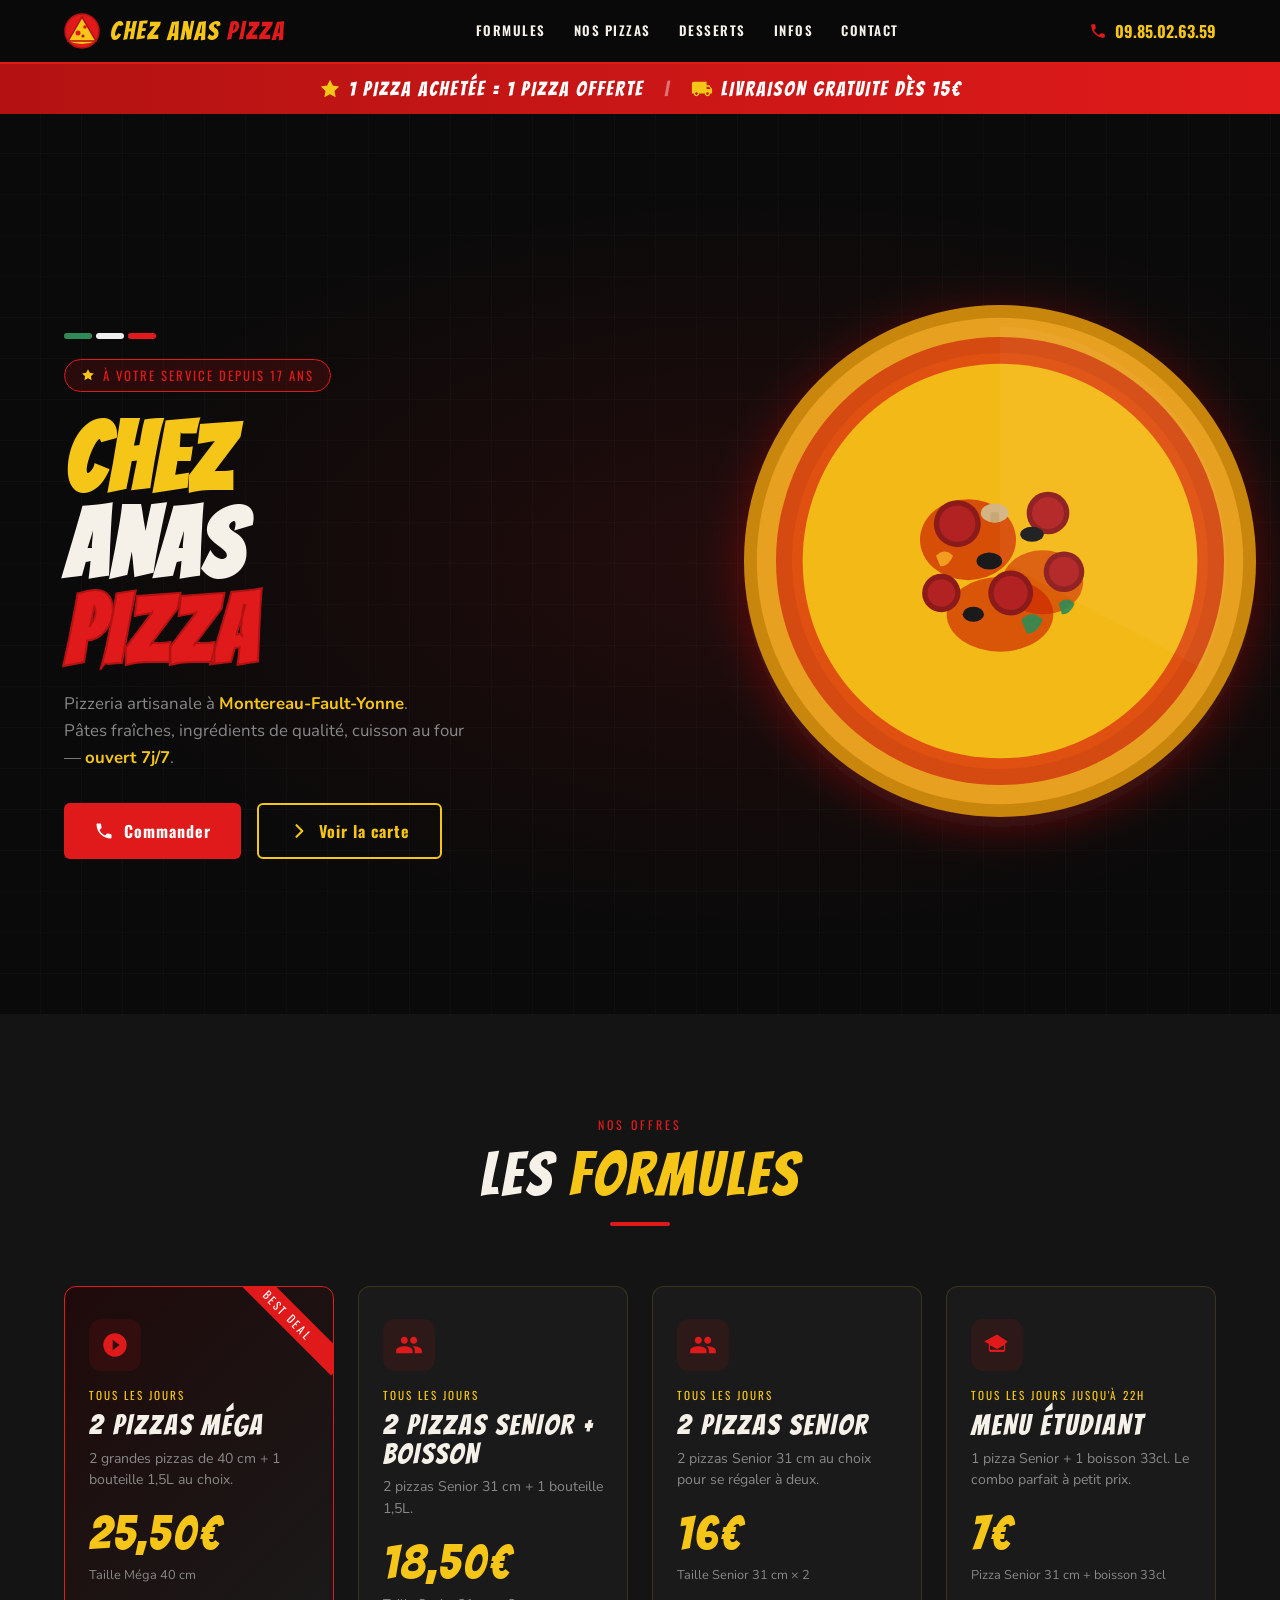
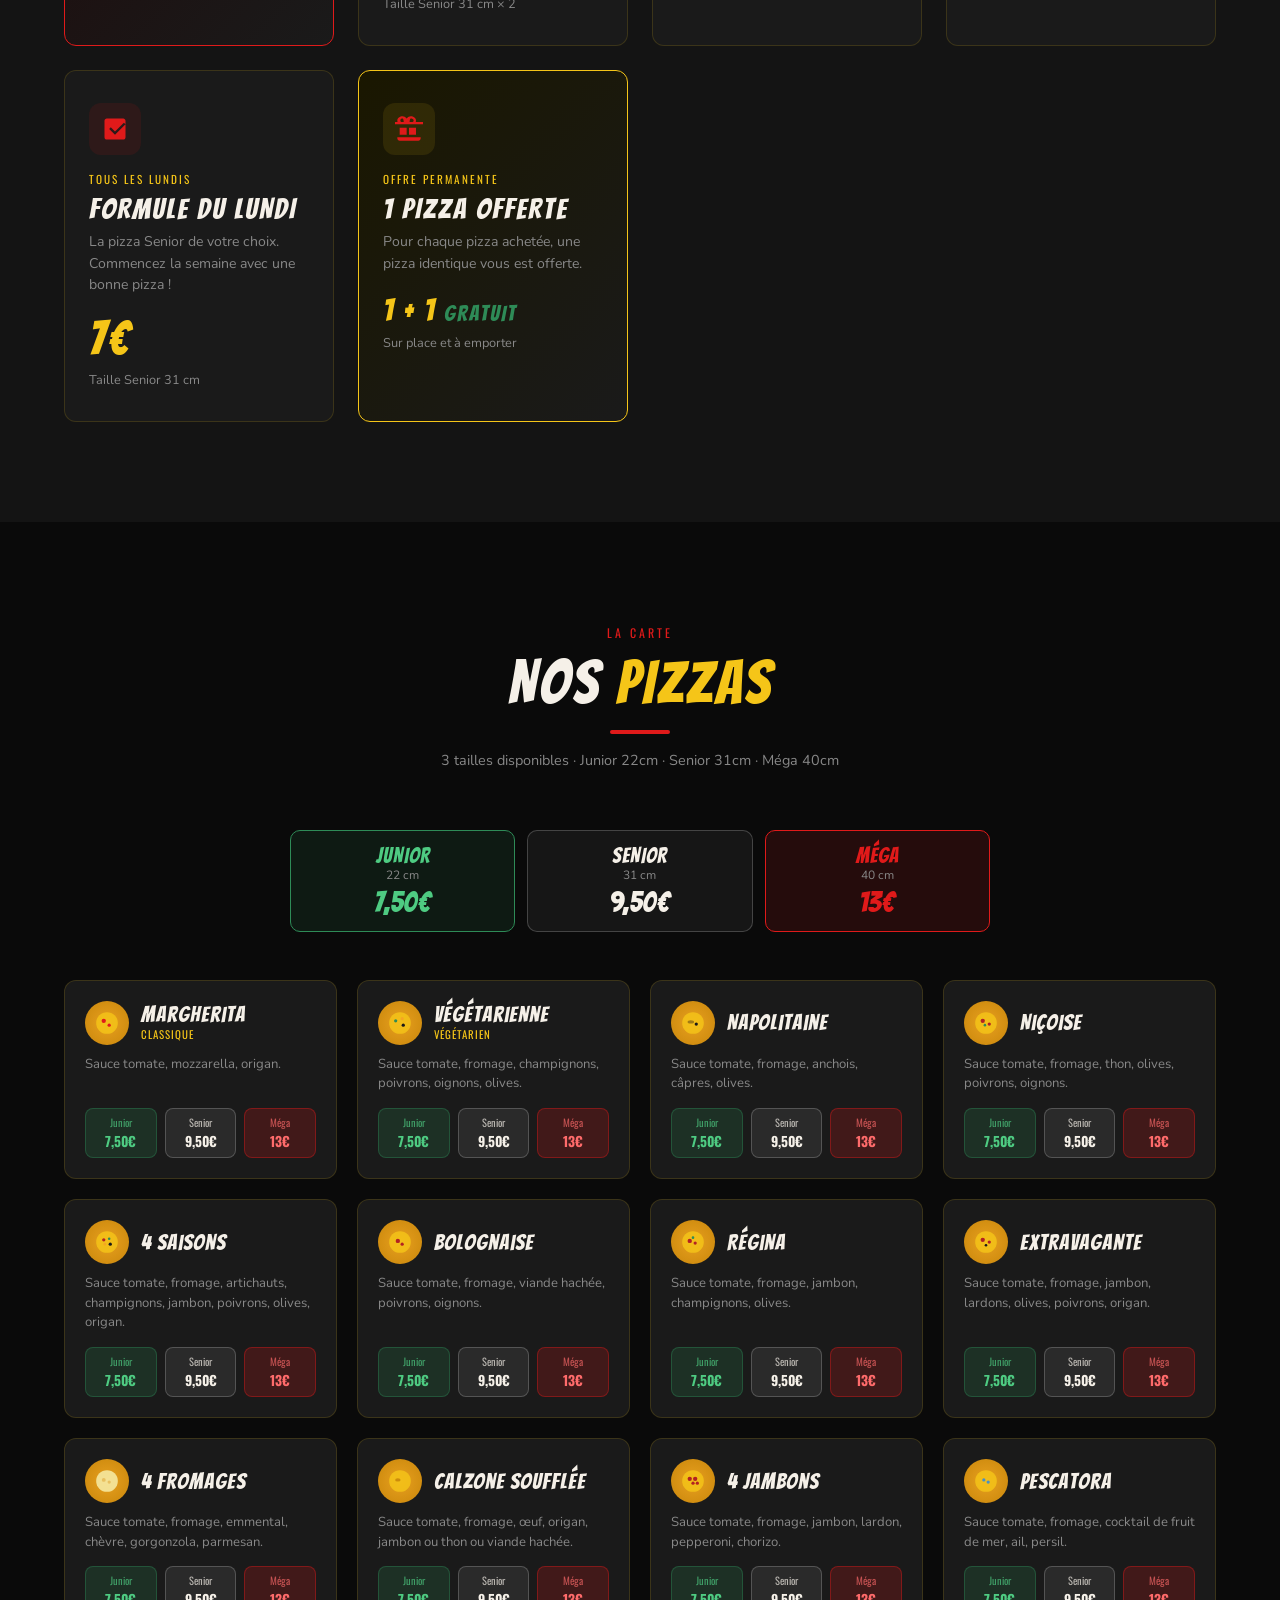
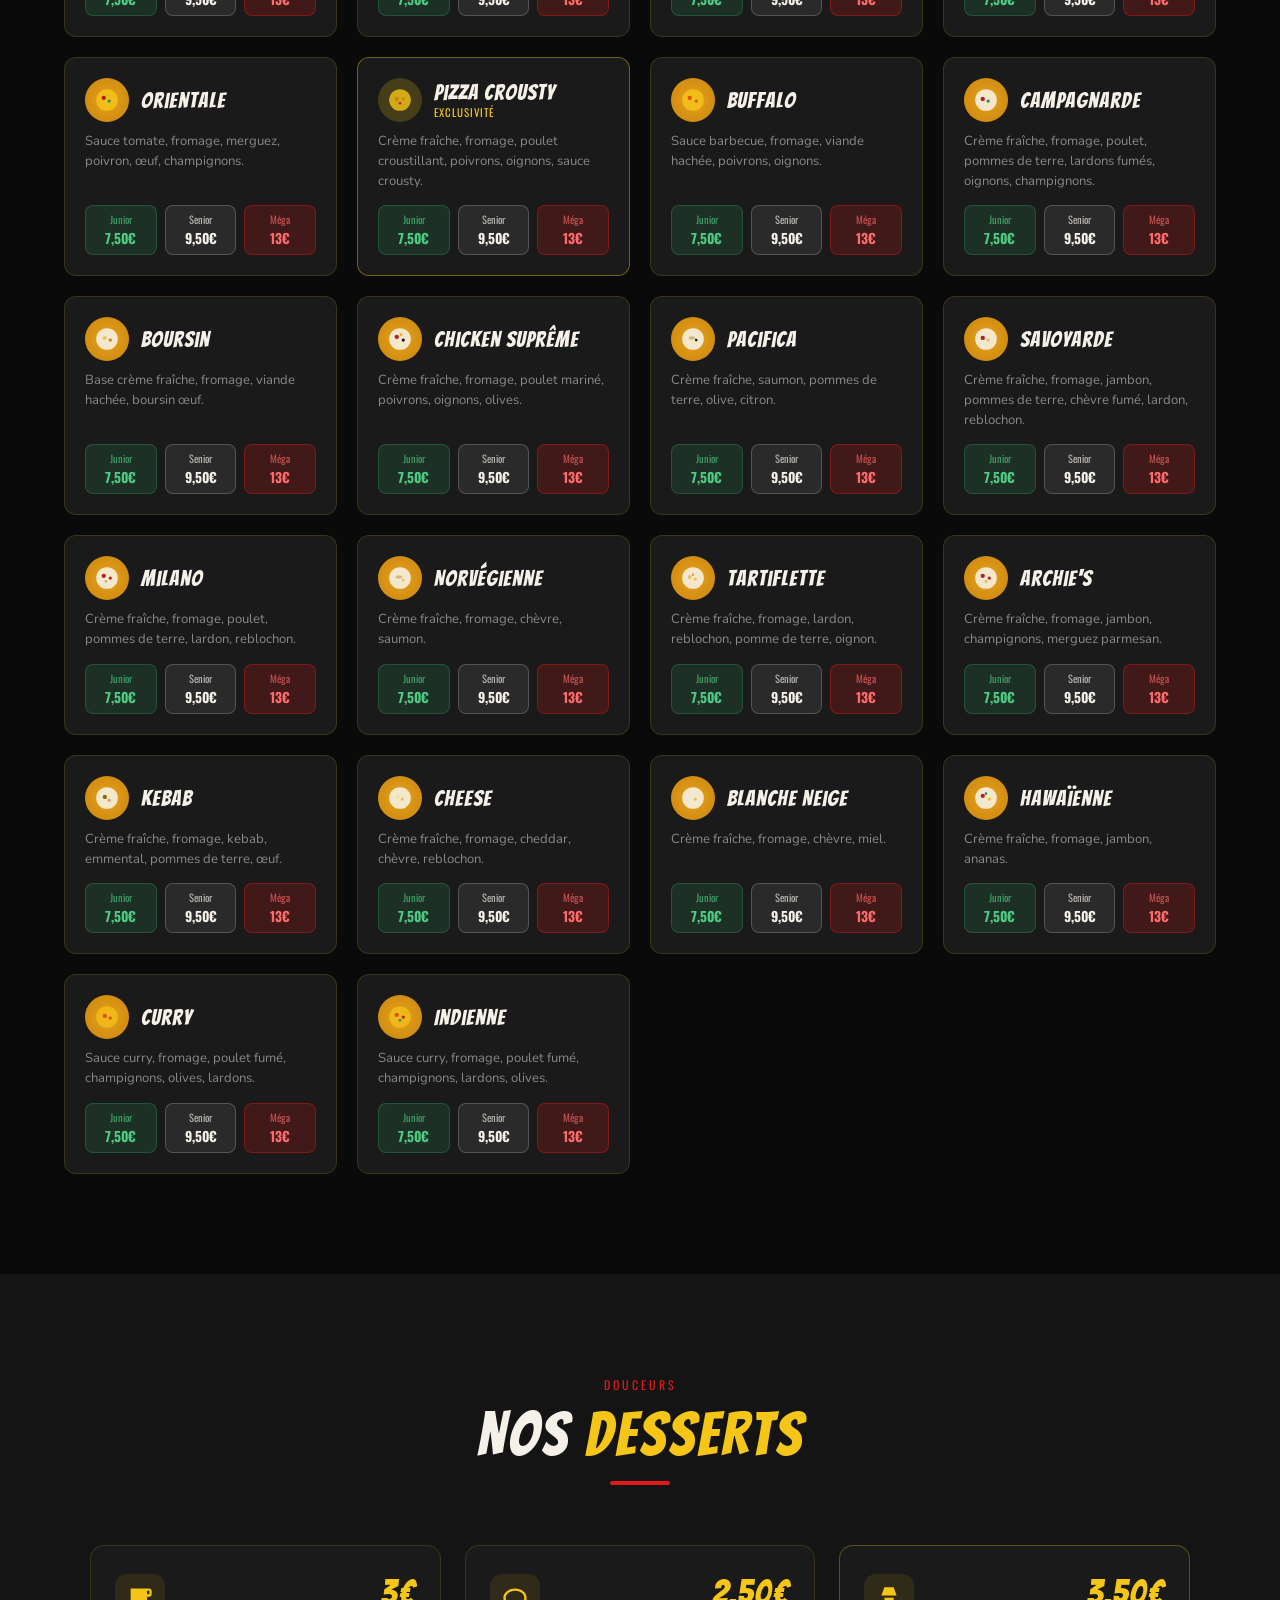
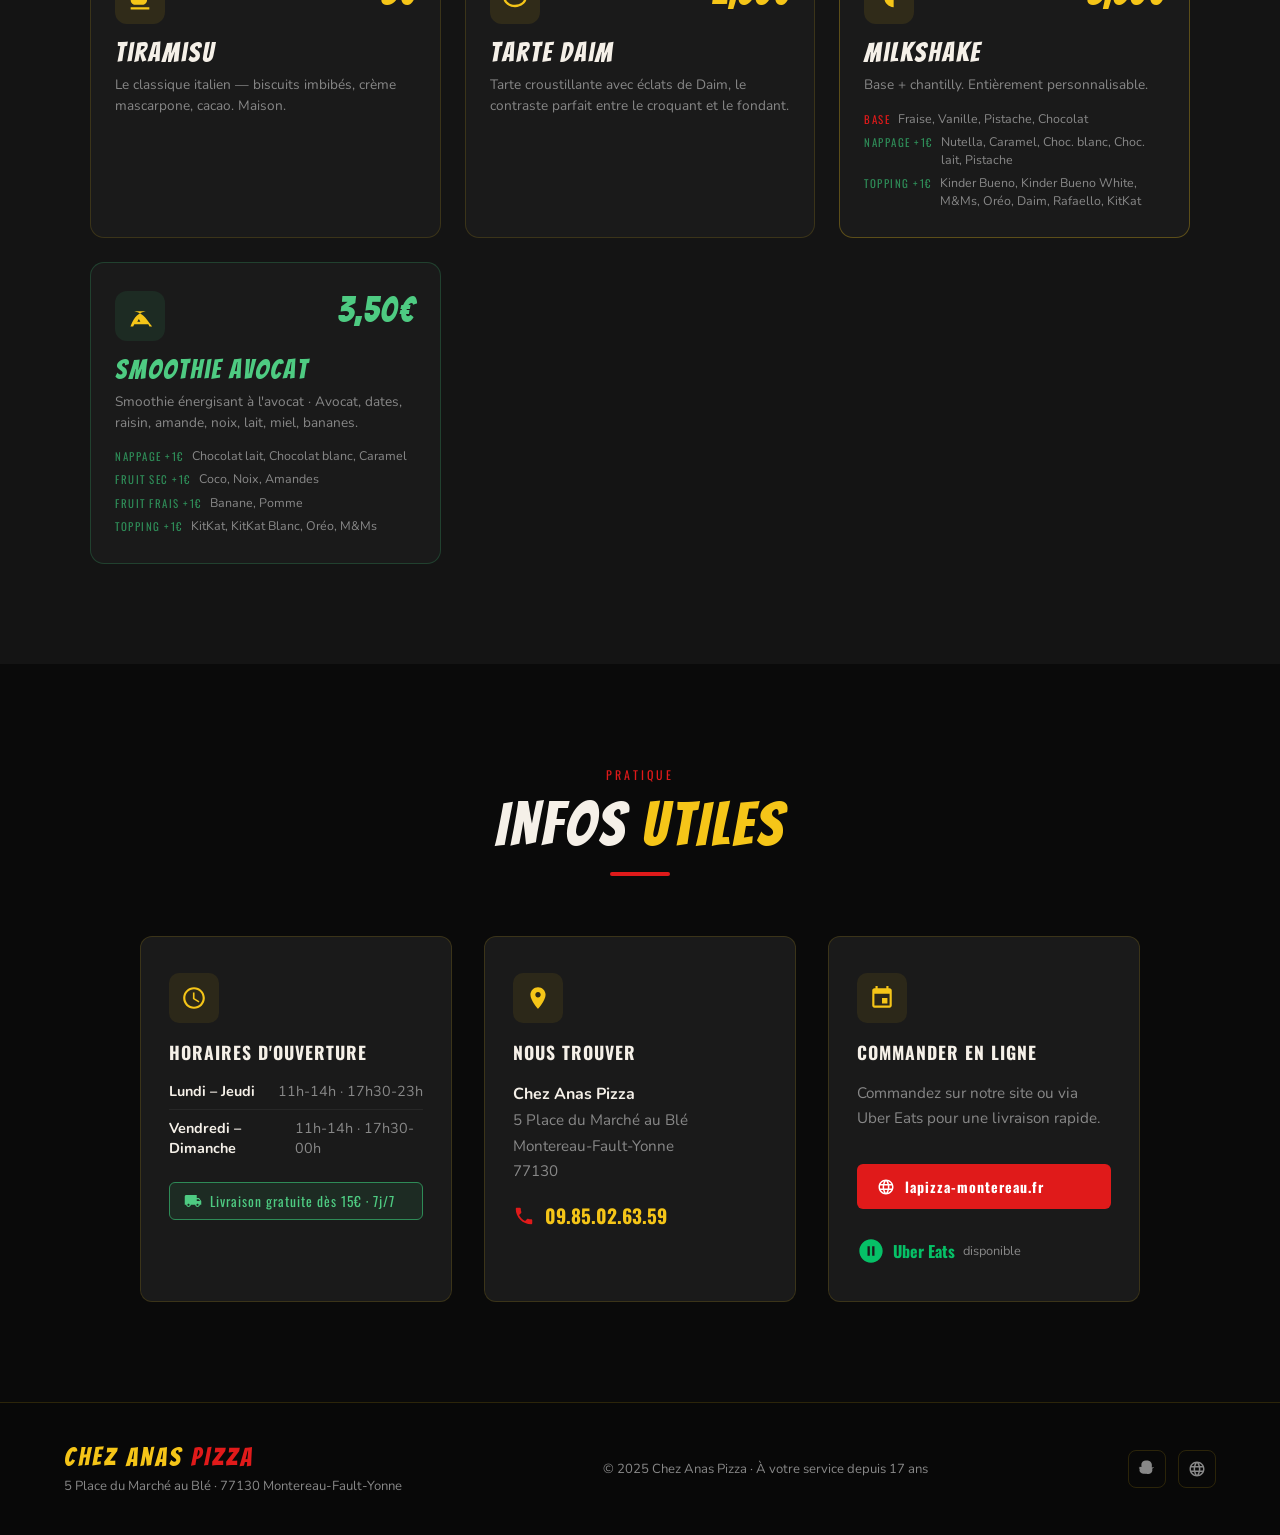
==== commit 7d14ee07: "menu et déssert" ====
--- a/index.html
+++ b/index.html
@@ -19,429 +19,248 @@
     --gray: #888;
     --border: rgba(245,197,24,0.15);
   }
-
   * { margin: 0; padding: 0; box-sizing: border-box; }
-
   html { scroll-behavior: smooth; }
-
-  body {
-    background: var(--black);
-    color: var(--white);
-    font-family: 'Nunito', sans-serif;
-    overflow-x: hidden;
-  }
+  body { background: var(--black); color: var(--white); font-family: 'Nunito', sans-serif; overflow-x: hidden; }
 
   /* NAV */
   nav {
     position: fixed; top: 0; left: 0; right: 0; z-index: 100;
-    background: rgba(10,10,10,0.95);
+    background: rgba(10,10,10,0.97);
     backdrop-filter: blur(10px);
     border-bottom: 2px solid var(--red);
     display: flex; align-items: center; justify-content: space-between;
-    padding: 0 5%;
-    height: 64px;
-  }
-  .nav-logo {
-    display: flex; align-items: center; gap: 10px;
-  }
+    padding: 0 5%; height: 64px;
+  }
+  .nav-logo { display: flex; align-items: center; gap: 10px; }
   .nav-logo svg { width: 36px; height: 36px; }
-  .nav-logo span {
-    font-family: 'Bangers', cursive;
-    font-size: 1.6rem;
-    letter-spacing: 2px;
-    color: var(--yellow);
-  }
+  .nav-logo span { font-family: 'Bangers', cursive; font-size: 1.6rem; letter-spacing: 2px; color: var(--yellow); }
   .nav-logo span em { color: var(--red); font-style: normal; }
-  nav ul {
-    list-style: none;
-    display: flex; gap: 32px;
-  }
+  nav ul { list-style: none; display: flex; gap: 28px; }
   nav ul li a {
-    text-decoration: none;
-    color: var(--white);
-    font-family: 'Oswald', sans-serif;
-    font-weight: 600;
-    font-size: 0.85rem;
-    letter-spacing: 1.5px;
-    text-transform: uppercase;
-    transition: color .2s;
+    text-decoration: none; color: var(--white);
+    font-family: 'Oswald', sans-serif; font-weight: 600;
+    font-size: 0.82rem; letter-spacing: 1.5px; text-transform: uppercase; transition: color .2s;
   }
   nav ul li a:hover { color: var(--yellow); }
   .nav-phone {
     display: flex; align-items: center; gap: 8px;
-    font-family: 'Oswald', sans-serif;
-    font-weight: 700;
-    font-size: 1rem;
-    color: var(--yellow);
-    text-decoration: none;
+    font-family: 'Oswald', sans-serif; font-weight: 700; font-size: 1rem;
+    color: var(--yellow); text-decoration: none;
   }
   .nav-phone svg { width: 18px; height: 18px; fill: var(--red); }
+
+  /* PROMO BANNER */
+  .promo-banner {
+    background: linear-gradient(90deg, var(--red-dark), var(--red));
+    padding: 14px 5%;
+    display: flex; align-items: center; justify-content: center; gap: 20px; flex-wrap: wrap;
+  }
+  .promo-banner span {
+    font-family: 'Bangers', cursive; font-size: 1.25rem; letter-spacing: 2px; color: white;
+    display: flex; align-items: center; gap: 8px;
+  }
+  .promo-banner span svg { width: 22px; height: 22px; fill: var(--yellow); }
 
   /* HERO */
   .hero {
-    min-height: 100vh;
-    display: flex; align-items: center;
-    padding: 64px 5% 0;
-    position: relative;
-    overflow: hidden;
-    background: radial-gradient(ellipse 80% 60% at 60% 50%, rgba(224,26,26,0.12) 0%, transparent 70%),
-                var(--black);
+    min-height: 100vh; display: flex; align-items: center;
+    padding: 64px 5% 0; position: relative; overflow: hidden;
+    background: radial-gradient(ellipse 80% 60% at 60% 50%, rgba(224,26,26,0.12) 0%, transparent 70%), var(--black);
   }
   .hero::before {
-    content: '';
-    position: absolute; inset: 0;
-    background-image: repeating-linear-gradient(0deg, transparent, transparent 40px, rgba(255,255,255,0.02) 40px, rgba(255,255,255,0.02) 41px),
-                      repeating-linear-gradient(90deg, transparent, transparent 40px, rgba(255,255,255,0.02) 40px, rgba(255,255,255,0.02) 41px);
+    content: ''; position: absolute; inset: 0;
+    background-image:
+      repeating-linear-gradient(0deg, transparent, transparent 40px, rgba(255,255,255,0.02) 40px, rgba(255,255,255,0.02) 41px),
+      repeating-linear-gradient(90deg, transparent, transparent 40px, rgba(255,255,255,0.02) 40px, rgba(255,255,255,0.02) 41px);
     pointer-events: none;
   }
-  .hero-content {
-    max-width: 560px;
-    z-index: 2;
-    animation: fadeUp .8s ease both;
-  }
+  .hero-content { max-width: 560px; z-index: 2; animation: fadeUp .8s ease both; }
   .hero-badge {
     display: inline-flex; align-items: center; gap: 8px;
-    background: rgba(224,26,26,0.15);
-    border: 1px solid var(--red);
-    border-radius: 50px;
-    padding: 6px 16px;
-    font-family: 'Oswald', sans-serif;
-    font-size: 0.8rem;
-    letter-spacing: 2px;
-    text-transform: uppercase;
-    color: var(--red);
-    margin-bottom: 24px;
+    background: rgba(224,26,26,0.15); border: 1px solid var(--red);
+    border-radius: 50px; padding: 6px 16px;
+    font-family: 'Oswald', sans-serif; font-size: 0.8rem; letter-spacing: 2px;
+    text-transform: uppercase; color: var(--red); margin-bottom: 24px;
   }
   .hero-badge svg { width: 14px; height: 14px; fill: var(--yellow); }
-  .hero h1 {
-    font-family: 'Bangers', cursive;
-    font-size: clamp(3.5rem, 8vw, 6rem);
-    line-height: 0.9;
-    letter-spacing: 3px;
-    margin-bottom: 16px;
-  }
+  .hero h1 { font-family: 'Bangers', cursive; font-size: clamp(3.5rem, 8vw, 6rem); line-height: 0.9; letter-spacing: 3px; margin-bottom: 16px; }
   .hero h1 .chez { color: var(--yellow); display: block; }
   .hero h1 .anas { color: var(--white); display: block; }
-  .hero h1 .pizza-word {
-    color: var(--red);
-    display: block;
-    -webkit-text-stroke: 2px var(--red-dark);
-  }
-  .hero-sub {
-    font-family: 'Nunito', sans-serif;
-    font-size: 1.05rem;
-    color: var(--gray);
-    margin-bottom: 32px;
-    line-height: 1.6;
-    max-width: 420px;
-  }
+  .hero h1 .pizza-word { color: var(--red); display: block; -webkit-text-stroke: 2px var(--red-dark); }
+  .hero-sub { font-size: 1.05rem; color: var(--gray); margin-bottom: 32px; line-height: 1.6; max-width: 420px; }
   .hero-sub strong { color: var(--yellow); }
-  .hero-cta {
-    display: flex; gap: 16px; flex-wrap: wrap;
-  }
+  .hero-cta { display: flex; gap: 16px; flex-wrap: wrap; }
   .btn-primary {
     display: inline-flex; align-items: center; gap: 10px;
-    background: var(--red);
-    color: white;
-    padding: 14px 30px;
-    border-radius: 6px;
-    font-family: 'Oswald', sans-serif;
-    font-weight: 700;
-    font-size: 1rem;
-    letter-spacing: 1px;
-    text-decoration: none;
-    transition: background .2s, transform .15s;
+    background: var(--red); color: white; padding: 14px 30px; border-radius: 6px;
+    font-family: 'Oswald', sans-serif; font-weight: 700; font-size: 1rem; letter-spacing: 1px;
+    text-decoration: none; transition: background .2s, transform .15s;
   }
   .btn-primary:hover { background: var(--red-dark); transform: translateY(-2px); }
   .btn-primary svg { width: 20px; height: 20px; fill: white; }
   .btn-secondary {
     display: inline-flex; align-items: center; gap: 10px;
-    background: transparent;
-    border: 2px solid var(--yellow);
-    color: var(--yellow);
-    padding: 14px 30px;
-    border-radius: 6px;
-    font-family: 'Oswald', sans-serif;
-    font-weight: 700;
-    font-size: 1rem;
-    letter-spacing: 1px;
-    text-decoration: none;
-    transition: background .2s, color .2s;
+    background: transparent; border: 2px solid var(--yellow); color: var(--yellow);
+    padding: 14px 30px; border-radius: 6px;
+    font-family: 'Oswald', sans-serif; font-weight: 700; font-size: 1rem; letter-spacing: 1px;
+    text-decoration: none; transition: background .2s, color .2s;
   }
   .btn-secondary:hover { background: var(--yellow); color: var(--black); }
   .btn-secondary svg { width: 20px; height: 20px; }
-
   .hero-visual {
-    position: absolute;
-    right: -40px; top: 50%;
-    transform: translateY(-50%);
-    width: clamp(400px, 50vw, 680px);
-    z-index: 1;
-    animation: floatIn 1s .2s ease both;
+    position: absolute; right: -40px; top: 50%; transform: translateY(-50%);
+    width: clamp(400px, 50vw, 680px); z-index: 1; animation: floatIn 1s .2s ease both;
   }
   .hero-visual svg { width: 100%; height: auto; }
-
-  .promo-banner {
-    background: linear-gradient(90deg, var(--red-dark), var(--red));
-    padding: 14px 5%;
-    display: flex; align-items: center; justify-content: center; gap: 20px;
-    flex-wrap: wrap;
-  }
-  .promo-banner span {
-    font-family: 'Bangers', cursive;
-    font-size: 1.25rem;
-    letter-spacing: 2px;
-    color: white;
-    display: flex; align-items: center; gap: 8px;
-  }
-  .promo-banner span svg { width: 22px; height: 22px; fill: var(--yellow); }
+  .flag-ribbon { display: flex; gap: 4px; align-items: center; margin-bottom: 20px; }
+  .flag-ribbon span { width: 28px; height: 6px; border-radius: 3px; }
+  .flag-ribbon .f-green { background: var(--green); }
+  .flag-ribbon .f-white { background: #eee; }
+  .flag-ribbon .f-red { background: var(--red); }
 
   /* SECTION GENERIC */
   section { padding: 100px 5%; }
   .section-header { text-align: center; margin-bottom: 60px; }
-  .section-tag {
-    display: inline-block;
-    font-family: 'Oswald', sans-serif;
-    font-size: 0.75rem;
-    letter-spacing: 3px;
-    text-transform: uppercase;
-    color: var(--red);
-    margin-bottom: 12px;
-  }
-  .section-title {
-    font-family: 'Bangers', cursive;
-    font-size: clamp(2.5rem, 5vw, 3.8rem);
-    letter-spacing: 3px;
-    color: var(--white);
-    line-height: 1;
-  }
+  .section-tag { display: inline-block; font-family: 'Oswald', sans-serif; font-size: 0.75rem; letter-spacing: 3px; text-transform: uppercase; color: var(--red); margin-bottom: 12px; }
+  .section-title { font-family: 'Bangers', cursive; font-size: clamp(2.5rem, 5vw, 3.8rem); letter-spacing: 3px; color: var(--white); line-height: 1; }
   .section-title span { color: var(--yellow); }
-  .section-divider {
-    width: 60px; height: 4px;
-    background: var(--red);
-    margin: 16px auto 0;
-    border-radius: 2px;
-  }
+  .section-divider { width: 60px; height: 4px; background: var(--red); margin: 16px auto 0; border-radius: 2px; }
 
   /* FORMULES */
   #formules { background: var(--dark); }
-  .formules-grid {
-    display: grid;
-    grid-template-columns: repeat(auto-fit, minmax(260px, 1fr));
-    gap: 24px;
-    max-width: 1200px;
-    margin: 0 auto;
-  }
+  .formules-grid { display: grid; grid-template-columns: repeat(auto-fit, minmax(260px, 1fr)); gap: 24px; max-width: 1200px; margin: 0 auto; }
   .formule-card {
-    background: var(--card-bg);
-    border: 1px solid var(--border);
-    border-radius: 12px;
-    padding: 32px 24px;
-    position: relative;
-    overflow: hidden;
+    background: var(--card-bg); border: 1px solid var(--border); border-radius: 12px;
+    padding: 32px 24px; position: relative; overflow: hidden;
     transition: transform .25s, border-color .25s;
   }
   .formule-card:hover { transform: translateY(-6px); border-color: var(--yellow); }
-  .formule-card.featured {
-    border-color: var(--red);
-    background: linear-gradient(135deg, #1f0a0a, var(--card-bg));
-  }
+  .formule-card.featured { border-color: var(--red); background: linear-gradient(135deg, #1f0a0a, var(--card-bg)); }
   .formule-card.featured::before {
-    content: 'BEST DEAL';
-    position: absolute; top: 16px; right: -28px;
-    background: var(--red);
-    color: white;
-    font-family: 'Oswald', sans-serif;
-    font-size: 0.7rem;
-    letter-spacing: 2px;
-    padding: 4px 42px;
-    transform: rotate(45deg);
-    transform-origin: center;
-  }
-  .formule-icon {
-    width: 52px; height: 52px;
-    background: rgba(224,26,26,0.1);
-    border-radius: 12px;
-    display: flex; align-items: center; justify-content: center;
-    margin-bottom: 16px;
-  }
+    content: 'BEST DEAL'; position: absolute; top: 16px; right: -28px;
+    background: var(--red); color: white; font-family: 'Oswald', sans-serif;
+    font-size: 0.7rem; letter-spacing: 2px; padding: 4px 42px;
+    transform: rotate(45deg); transform-origin: center;
+  }
+  .formule-icon { width: 52px; height: 52px; background: rgba(224,26,26,0.1); border-radius: 12px; display: flex; align-items: center; justify-content: center; margin-bottom: 16px; }
   .formule-icon svg { width: 28px; height: 28px; fill: var(--red); }
-  .formule-tag {
-    font-family: 'Oswald', sans-serif;
-    font-size: 0.7rem;
-    letter-spacing: 2px;
-    text-transform: uppercase;
-    color: var(--yellow);
-    margin-bottom: 8px;
-  }
-  .formule-name {
-    font-family: 'Bangers', cursive;
-    font-size: 1.8rem;
-    letter-spacing: 2px;
-    color: var(--white);
-    margin-bottom: 8px;
-    line-height: 1;
-  }
-  .formule-desc {
-    font-size: 0.88rem;
-    color: var(--gray);
-    margin-bottom: 20px;
-    line-height: 1.5;
-  }
-  .formule-price {
-    font-family: 'Bangers', cursive;
-    font-size: 3rem;
-    color: var(--yellow);
-    letter-spacing: 2px;
-    line-height: 1;
-  }
-  .formule-price small {
-    font-size: 1.2rem;
-    color: var(--gray);
-    font-family: 'Nunito', sans-serif;
-    font-weight: 600;
-  }
-  .formule-detail {
-    margin-top: 8px;
-    font-size: 0.8rem;
-    color: var(--gray);
-  }
+  .formule-tag { font-family: 'Oswald', sans-serif; font-size: 0.7rem; letter-spacing: 2px; text-transform: uppercase; color: var(--yellow); margin-bottom: 8px; }
+  .formule-name { font-family: 'Bangers', cursive; font-size: 1.8rem; letter-spacing: 2px; color: var(--white); margin-bottom: 8px; line-height: 1; }
+  .formule-desc { font-size: 0.88rem; color: var(--gray); margin-bottom: 20px; line-height: 1.5; }
+  .formule-price { font-family: 'Bangers', cursive; font-size: 3rem; color: var(--yellow); letter-spacing: 2px; line-height: 1; }
+  .formule-price small { font-size: 1.2rem; color: var(--gray); font-family: 'Nunito', sans-serif; font-weight: 600; }
+  .formule-detail { margin-top: 8px; font-size: 0.8rem; color: var(--gray); }
+
+  /* PIZZAS MENU */
+  #pizzas { background: var(--black); }
+
+  /* Taille tabs */
+  .taille-tabs { display: flex; gap: 12px; justify-content: center; margin-bottom: 48px; flex-wrap: wrap; }
+  .taille-tab {
+    padding: 10px 28px; border-radius: 50px; cursor: pointer; border: none;
+    font-family: 'Oswald', sans-serif; font-weight: 700; font-size: 0.9rem; letter-spacing: 1px;
+    text-transform: uppercase; transition: all .2s;
+  }
+  .taille-tab.junior { background: rgba(46,139,87,0.15); color: #4ecb82; border: 2px solid var(--green); }
+  .taille-tab.senior { background: rgba(255,255,255,0.08); color: var(--white); border: 2px solid rgba(255,255,255,0.3); }
+  .taille-tab.mega { background: rgba(224,26,26,0.15); color: var(--red); border: 2px solid var(--red); }
+  .taille-tab.active.junior { background: var(--green); color: white; }
+  .taille-tab.active.senior { background: rgba(255,255,255,0.9); color: var(--black); }
+  .taille-tab.active.mega { background: var(--red); color: white; }
+
+  .pizzas-grid {
+    display: grid; grid-template-columns: repeat(auto-fill, minmax(260px, 1fr));
+    gap: 20px; max-width: 1300px; margin: 0 auto;
+  }
+  .pizza-card {
+    background: var(--card-bg); border: 1px solid var(--border); border-radius: 12px;
+    padding: 20px; display: flex; flex-direction: column; gap: 10px;
+    transition: transform .2s, border-color .2s;
+  }
+  .pizza-card:hover { transform: translateY(-4px); border-color: rgba(245,197,24,0.4); }
+  .pizza-card-header { display: flex; align-items: center; gap: 12px; }
+  .pizza-icon {
+    width: 44px; height: 44px; border-radius: 50%;
+    background: radial-gradient(circle, #e8a020, #c8860a);
+    display: flex; align-items: center; justify-content: center; flex-shrink: 0;
+  }
+  .pizza-icon svg { width: 26px; height: 26px; }
+  .pizza-name { font-family: 'Bangers', cursive; font-size: 1.4rem; letter-spacing: 1px; color: var(--white); line-height: 1; }
+  .pizza-badge { font-size: 0.68rem; font-family: 'Oswald', sans-serif; letter-spacing: 1px; text-transform: uppercase; color: var(--yellow); }
+  .pizza-desc { font-size: 0.82rem; color: var(--gray); line-height: 1.5; flex: 1; }
+  .pizza-prices { display: flex; gap: 8px; margin-top: 4px; }
+  .price-pill {
+    flex: 1; text-align: center; padding: 6px 4px; border-radius: 8px;
+    font-family: 'Oswald', sans-serif; font-weight: 700; font-size: 0.85rem;
+  }
+  .price-pill.j { background: rgba(46,139,87,0.2); color: #4ecb82; border: 1px solid rgba(46,139,87,0.4); }
+  .price-pill.s { background: rgba(255,255,255,0.07); color: var(--white); border: 1px solid rgba(255,255,255,0.2); }
+  .price-pill.m { background: rgba(224,26,26,0.2); color: #ff6b6b; border: 1px solid rgba(224,26,26,0.4); }
+  .price-pill span { display: block; font-size: 0.65rem; font-weight: 400; opacity: 0.7; margin-bottom: 1px; }
+
+  /* DESSERTS */
+  #desserts { background: var(--dark); }
+  .desserts-grid { display: grid; grid-template-columns: repeat(auto-fill, minmax(280px, 1fr)); gap: 24px; max-width: 1100px; margin: 0 auto; }
+  .dessert-card {
+    background: var(--card-bg); border: 1px solid var(--border); border-radius: 14px;
+    padding: 28px 24px; transition: transform .25s, border-color .25s;
+    position: relative; overflow: hidden;
+  }
+  .dessert-card:hover { transform: translateY(-5px); border-color: var(--yellow); }
+  .dessert-card-top { display: flex; align-items: flex-start; justify-content: space-between; margin-bottom: 14px; }
+  .dessert-icon { width: 50px; height: 50px; border-radius: 12px; background: rgba(245,197,24,0.1); display: flex; align-items: center; justify-content: center; }
+  .dessert-icon svg { width: 28px; height: 28px; fill: var(--yellow); }
+  .dessert-price { font-family: 'Bangers', cursive; font-size: 2.2rem; color: var(--yellow); letter-spacing: 1px; }
+  .dessert-name { font-family: 'Bangers', cursive; font-size: 1.7rem; letter-spacing: 2px; color: var(--white); margin-bottom: 8px; }
+  .dessert-desc { font-size: 0.85rem; color: var(--gray); line-height: 1.5; margin-bottom: 14px; }
+  .dessert-options { display: flex; flex-direction: column; gap: 6px; }
+  .dessert-option-row { display: flex; align-items: flex-start; gap: 8px; }
+  .option-label {
+    font-family: 'Oswald', sans-serif; font-size: 0.68rem; letter-spacing: 1.5px; text-transform: uppercase;
+    color: var(--red); white-space: nowrap; padding-top: 1px; flex-shrink: 0;
+  }
+  .option-label.plus { color: var(--green); }
+  .option-values { font-size: 0.78rem; color: var(--gray); line-height: 1.4; }
 
   /* INFOS */
   #infos { background: var(--black); }
-  .infos-grid {
-    display: grid;
-    grid-template-columns: repeat(auto-fit, minmax(300px, 1fr));
-    gap: 32px;
-    max-width: 1000px;
-    margin: 0 auto;
-  }
-  .info-card {
-    background: var(--card-bg);
-    border: 1px solid var(--border);
-    border-radius: 12px;
-    padding: 36px 28px;
-    display: flex; flex-direction: column; gap: 16px;
-  }
-  .info-card-icon {
-    width: 50px; height: 50px;
-    background: rgba(245,197,24,0.08);
-    border-radius: 10px;
-    display: flex; align-items: center; justify-content: center;
-  }
+  .infos-grid { display: grid; grid-template-columns: repeat(auto-fit, minmax(300px, 1fr)); gap: 32px; max-width: 1000px; margin: 0 auto; }
+  .info-card { background: var(--card-bg); border: 1px solid var(--border); border-radius: 12px; padding: 36px 28px; display: flex; flex-direction: column; gap: 16px; }
+  .info-card-icon { width: 50px; height: 50px; background: rgba(245,197,24,0.08); border-radius: 10px; display: flex; align-items: center; justify-content: center; }
   .info-card-icon svg { width: 26px; height: 26px; fill: var(--yellow); }
-  .info-card h3 {
-    font-family: 'Oswald', sans-serif;
-    font-weight: 700;
-    font-size: 1.1rem;
-    letter-spacing: 1px;
-    text-transform: uppercase;
-    color: var(--white);
-  }
+  .info-card h3 { font-family: 'Oswald', sans-serif; font-weight: 700; font-size: 1.1rem; letter-spacing: 1px; text-transform: uppercase; color: var(--white); }
   .horaires-list { list-style: none; display: flex; flex-direction: column; gap: 8px; }
-  .horaires-list li {
-    display: flex; justify-content: space-between;
-    font-size: 0.9rem;
-    color: var(--gray);
-    padding-bottom: 8px;
-    border-bottom: 1px solid rgba(255,255,255,0.06);
-  }
+  .horaires-list li { display: flex; justify-content: space-between; font-size: 0.9rem; color: var(--gray); padding-bottom: 8px; border-bottom: 1px solid rgba(255,255,255,0.06); }
   .horaires-list li:last-child { border: none; }
   .horaires-list li strong { color: var(--white); }
-  .delivery-badge {
-    display: inline-flex; align-items: center; gap: 8px;
-    background: rgba(46,139,87,0.15);
-    border: 1px solid var(--green);
-    color: #4ecb82;
-    border-radius: 6px;
-    padding: 8px 14px;
-    font-family: 'Oswald', sans-serif;
-    font-size: 0.85rem;
-    letter-spacing: 1px;
-  }
+  .delivery-badge { display: inline-flex; align-items: center; gap: 8px; background: rgba(46,139,87,0.15); border: 1px solid var(--green); color: #4ecb82; border-radius: 6px; padding: 8px 14px; font-family: 'Oswald', sans-serif; font-size: 0.85rem; letter-spacing: 1px; }
   .delivery-badge svg { width: 18px; height: 18px; fill: #4ecb82; }
-  .address-text {
-    font-size: 0.95rem;
-    color: var(--gray);
-    line-height: 1.7;
-  }
+  .address-text { font-size: 0.95rem; color: var(--gray); line-height: 1.7; }
   .address-text strong { color: var(--white); display: block; font-size: 1rem; }
-  .phone-link {
-    display: flex; align-items: center; gap: 10px;
-    text-decoration: none;
-    color: var(--yellow);
-    font-family: 'Oswald', sans-serif;
-    font-size: 1.2rem;
-    font-weight: 700;
-    transition: opacity .2s;
-  }
+  .phone-link { display: flex; align-items: center; gap: 10px; text-decoration: none; color: var(--yellow); font-family: 'Oswald', sans-serif; font-size: 1.2rem; font-weight: 700; transition: opacity .2s; }
   .phone-link:hover { opacity: 0.8; }
   .phone-link svg { width: 22px; height: 22px; fill: var(--red); }
 
   /* FOOTER */
-  footer {
-    background: #080808;
-    border-top: 1px solid var(--border);
-    padding: 40px 5%;
-    display: flex;
-    align-items: center; justify-content: space-between;
-    flex-wrap: wrap;
-    gap: 16px;
-  }
-  .footer-logo {
-    font-family: 'Bangers', cursive;
-    font-size: 1.6rem;
-    letter-spacing: 3px;
-    color: var(--yellow);
-  }
+  footer { background: #080808; border-top: 1px solid var(--border); padding: 40px 5%; display: flex; align-items: center; justify-content: space-between; flex-wrap: wrap; gap: 16px; }
+  .footer-logo { font-family: 'Bangers', cursive; font-size: 1.6rem; letter-spacing: 3px; color: var(--yellow); }
   .footer-logo em { color: var(--red); font-style: normal; }
   .footer-copy { font-size: 0.82rem; color: var(--gray); }
-  .footer-social {
-    display: flex; align-items: center; gap: 12px;
-  }
-  .footer-social a {
-    width: 38px; height: 38px;
-    border: 1px solid var(--border);
-    border-radius: 8px;
-    display: flex; align-items: center; justify-content: center;
-    transition: border-color .2s, background .2s;
-    text-decoration: none;
-  }
+  .footer-social { display: flex; align-items: center; gap: 12px; }
+  .footer-social a { width: 38px; height: 38px; border: 1px solid var(--border); border-radius: 8px; display: flex; align-items: center; justify-content: center; transition: border-color .2s, background .2s; text-decoration: none; }
   .footer-social a:hover { border-color: var(--yellow); background: rgba(245,197,24,0.08); }
   .footer-social svg { width: 18px; height: 18px; fill: var(--gray); }
   .footer-social a:hover svg { fill: var(--yellow); }
 
   /* ANIMATIONS */
-  @keyframes fadeUp {
-    from { opacity: 0; transform: translateY(30px); }
-    to { opacity: 1; transform: translateY(0); }
-  }
-  @keyframes floatIn {
-    from { opacity: 0; transform: translateY(-50%) translateX(60px); }
-    to { opacity: 1; transform: translateY(-50%) translateX(0); }
-  }
-  @keyframes spin {
-    from { transform: rotate(0deg); }
-    to { transform: rotate(360deg); }
-  }
+  @keyframes fadeUp { from { opacity: 0; transform: translateY(30px); } to { opacity: 1; transform: translateY(0); } }
+  @keyframes floatIn { from { opacity: 0; transform: translateY(-50%) translateX(60px); } to { opacity: 1; transform: translateY(-50%) translateX(0); } }
+  @keyframes spin { from { transform: rotate(0deg); } to { transform: rotate(360deg); } }
   .pizza-spin { animation: spin 18s linear infinite; transform-origin: center; }
-
-  /* RIBBON FLAG */
-  .flag-ribbon {
-    display: flex; gap: 4px; align-items: center; margin-bottom: 20px;
-  }
-  .flag-ribbon span {
-    width: 28px; height: 6px; border-radius: 3px;
-  }
-  .flag-ribbon .f-green { background: var(--green); }
-  .flag-ribbon .f-white { background: #eee; }
-  .flag-ribbon .f-red { background: var(--red); }
-
-  /* SCROLL REVEAL */
   .reveal { opacity: 0; transform: translateY(20px); transition: opacity .6s, transform .6s; }
   .reveal.visible { opacity: 1; transform: none; }
 
-  /* MOBILE */
   @media (max-width: 768px) {
     nav ul { display: none; }
     .hero-visual { display: none; }
@@ -455,7 +274,6 @@
 <!-- NAV -->
 <nav>
   <div class="nav-logo">
-    <!-- Pizza slice SVG logo -->
     <svg viewBox="0 0 36 36" fill="none" xmlns="http://www.w3.org/2000/svg">
       <circle cx="18" cy="18" r="17" fill="#e01a1a" stroke="#b31212" stroke-width="1.5"/>
       <path d="M18 4 L32 28 Q18 34 4 28 Z" fill="#f5c518"/>
@@ -468,12 +286,14 @@
   </div>
   <ul>
     <li><a href="#formules">Formules</a></li>
-    <li><a href="#infos">Infos & Horaires</a></li>
+    <li><a href="#pizzas">Nos Pizzas</a></li>
+    <li><a href="#desserts">Desserts</a></li>
+    <li><a href="#infos">Infos</a></li>
     <li><a href="#contact">Contact</a></li>
   </ul>
-  <a href="tel:0987004520" class="nav-phone">
+  <a href="tel:0985026359" class="nav-phone">
     <svg viewBox="0 0 24 24"><path d="M6.6 10.8c1.4 2.8 3.8 5.1 6.6 6.6l2.2-2.2c.3-.3.7-.4 1-.2 1.1.4 2.3.6 3.6.6.6 0 1 .4 1 1V20c0 .6-.4 1-1 1-9.4 0-17-7.6-17-17 0-.6.4-1 1-1h3.5c.6 0 1 .4 1 1 0 1.3.2 2.5.6 3.6.1.3 0 .7-.2 1L6.6 10.8z"/></svg>
-    09.87.00.45.20
+    09.85.02.63.59
   </a>
 </nav>
 
@@ -483,7 +303,7 @@
     <svg viewBox="0 0 24 24"><path d="M12 2l3.09 6.26L22 9.27l-5 4.87 1.18 6.88L12 17.77l-6.18 3.25L7 14.14 2 9.27l6.91-1.01L12 2z"/></svg>
     1 PIZZA ACHETÉE = 1 PIZZA OFFERTE
   </span>
-  <span style="color: rgba(255,255,255,0.5);">|</span>
+  <span style="color: rgba(255,255,255,0.4);">|</span>
   <span>
     <svg viewBox="0 0 24 24"><path d="M20 8h-3V4H3c-1.1 0-2 .9-2 2v11h2c0 1.66 1.34 3 3 3s3-1.34 3-3h6c0 1.66 1.34 3 3 3s3-1.34 3-3h2v-5l-3-4zM6 18.5c-.83 0-1.5-.67-1.5-1.5s.67-1.5 1.5-1.5 1.5.67 1.5 1.5-.67 1.5-1.5 1.5zm13.5-9l1.96 2.5H17V9.5h2.5zm-1.5 9c-.83 0-1.5-.67-1.5-1.5s.67-1.5 1.5-1.5 1.5.67 1.5 1.5-.67 1.5-1.5 1.5z"/></svg>
     LIVRAISON GRATUITE DÈS 15€
@@ -494,9 +314,7 @@
 <section class="hero" id="accueil">
   <div class="hero-content">
     <div class="flag-ribbon">
-      <span class="f-green"></span>
-      <span class="f-white"></span>
-      <span class="f-red"></span>
+      <span class="f-green"></span><span class="f-white"></span><span class="f-red"></span>
     </div>
     <div class="hero-badge">
       <svg viewBox="0 0 24 24"><path d="M12 2l3.09 6.26L22 9.27l-5 4.87 1.18 6.88L12 17.77l-6.18 3.25L7 14.14 2 9.27l6.91-1.01L12 2z"/></svg>
@@ -507,72 +325,51 @@
       <span class="anas">ANAS</span>
       <span class="pizza-word">PIZZA</span>
     </h1>
-    <p class="hero-sub">
-      Pizzeria artisanale à <strong>Montereau-Fault-Yonne</strong>.<br>
-      Pâtes fraîches, ingrédients de qualité, cuisson au four — <strong>ouvert 7j/7</strong>.
-    </p>
+    <p class="hero-sub">Pizzeria artisanale à <strong>Montereau-Fault-Yonne</strong>.<br>Pâtes fraîches, ingrédients de qualité, cuisson au four — <strong>ouvert 7j/7</strong>.</p>
     <div class="hero-cta">
-      <a href="tel:0987004520" class="btn-primary">
+      <a href="tel:0985026359" class="btn-primary">
         <svg viewBox="0 0 24 24"><path d="M6.6 10.8c1.4 2.8 3.8 5.1 6.6 6.6l2.2-2.2c.3-.3.7-.4 1-.2 1.1.4 2.3.6 3.6.6.6 0 1 .4 1 1V20c0 .6-.4 1-1 1-9.4 0-17-7.6-17-17 0-.6.4-1 1-1h3.5c.6 0 1 .4 1 1 0 1.3.2 2.5.6 3.6.1.3 0 .7-.2 1L6.6 10.8z"/></svg>
         Commander
       </a>
-      <a href="#formules" class="btn-secondary">
+      <a href="#pizzas" class="btn-secondary">
         <svg viewBox="0 0 24 24" fill="none" stroke="currentColor" stroke-width="2.5" stroke-linecap="round" stroke-linejoin="round" width="20" height="20"><path d="M9 5l7 7-7 7"/></svg>
-        Voir les formules
+        Voir la carte
       </a>
     </div>
   </div>
-
-  <!-- Pizza illustration SVG -->
   <div class="hero-visual">
     <svg viewBox="0 0 600 600" xmlns="http://www.w3.org/2000/svg">
-      <!-- Glow -->
       <defs>
         <radialGradient id="glow" cx="50%" cy="50%" r="50%">
           <stop offset="0%" stop-color="#e01a1a" stop-opacity="0.25"/>
           <stop offset="100%" stop-color="#e01a1a" stop-opacity="0"/>
         </radialGradient>
-        <filter id="shadow">
-          <feDropShadow dx="0" dy="10" stdDeviation="20" flood-color="#e01a1a" flood-opacity="0.3"/>
-        </filter>
+        <filter id="shadow"><feDropShadow dx="0" dy="10" stdDeviation="20" flood-color="#e01a1a" flood-opacity="0.3"/></filter>
       </defs>
       <circle cx="300" cy="300" r="280" fill="url(#glow)"/>
-      <!-- Pizza base -->
       <g class="pizza-spin" style="transform-origin:300px 300px">
         <circle cx="300" cy="300" r="240" fill="#c8860a" filter="url(#shadow)"/>
         <circle cx="300" cy="300" r="228" fill="#e8a020"/>
         <circle cx="300" cy="300" r="210" fill="#d44a10"/>
         <circle cx="300" cy="300" r="195" fill="#e05010"/>
-        <!-- Cheese -->
         <circle cx="300" cy="300" r="185" fill="#f5c518" opacity="0.9"/>
-        <!-- Sauce patches -->
         <ellipse cx="270" cy="280" rx="45" ry="38" fill="#cc2200" opacity="0.7"/>
         <ellipse cx="340" cy="320" rx="38" ry="30" fill="#cc2200" opacity="0.6"/>
         <ellipse cx="300" cy="350" rx="50" ry="35" fill="#cc2200" opacity="0.65"/>
-        <!-- Pepperoni -->
-        <circle cx="260" cy="265" r="22" fill="#8b1a1a"/>
-        <circle cx="260" cy="265" r="17" fill="#b22222"/>
-        <circle cx="345" cy="255" r="20" fill="#8b1a1a"/>
-        <circle cx="345" cy="255" r="15" fill="#b22222"/>
-        <circle cx="310" cy="330" r="21" fill="#8b1a1a"/>
-        <circle cx="310" cy="330" r="16" fill="#b22222"/>
-        <circle cx="245" cy="330" r="18" fill="#8b1a1a"/>
-        <circle cx="245" cy="330" r="13" fill="#b22222"/>
-        <circle cx="360" cy="310" r="19" fill="#8b1a1a"/>
-        <circle cx="360" cy="310" r="14" fill="#b22222"/>
-        <!-- Olives -->
+        <circle cx="260" cy="265" r="22" fill="#8b1a1a"/><circle cx="260" cy="265" r="17" fill="#b22222"/>
+        <circle cx="345" cy="255" r="20" fill="#8b1a1a"/><circle cx="345" cy="255" r="15" fill="#b22222"/>
+        <circle cx="310" cy="330" r="21" fill="#8b1a1a"/><circle cx="310" cy="330" r="16" fill="#b22222"/>
+        <circle cx="245" cy="330" r="18" fill="#8b1a1a"/><circle cx="245" cy="330" r="13" fill="#b22222"/>
+        <circle cx="360" cy="310" r="19" fill="#8b1a1a"/><circle cx="360" cy="310" r="14" fill="#b22222"/>
         <ellipse cx="290" cy="300" rx="12" ry="8" fill="#1a1a1a"/>
         <ellipse cx="330" cy="275" rx="11" ry="7" fill="#1a1a1a"/>
         <ellipse cx="275" cy="350" rx="10" ry="7" fill="#1a1a1a"/>
-        <!-- Bell peppers -->
         <path d="M320 355 Q330 345 340 355 Q335 368 325 368 Z" fill="#2e8b57" opacity="0.9"/>
         <path d="M240 295 Q248 287 256 295 Q252 305 244 305 Z" fill="#f5a623" opacity="0.9"/>
         <path d="M355 340 Q362 332 370 340 Q366 350 358 350 Z" fill="#2e8b57" opacity="0.9"/>
-        <!-- Mushrooms -->
         <ellipse cx="295" cy="255" rx="13" ry="9" fill="#d4b483"/>
         <rect x="291" y="254" width="8" height="10" rx="2" fill="#c8a875"/>
       </g>
-      <!-- Pizza slice highlight -->
       <path d="M300 300 L300 80 A220 220 0 0 1 488 400 Z" fill="white" opacity="0.04"/>
     </svg>
   </div>
@@ -585,79 +382,571 @@
     <div class="section-title">LES <span>FORMULES</span></div>
     <div class="section-divider"></div>
   </div>
-
   <div class="formules-grid">
-
-    <!-- Méga -->
     <div class="formule-card featured reveal">
-      <div class="formule-icon">
-        <svg viewBox="0 0 24 24"><path d="M12 2C6.48 2 2 6.48 2 12s4.48 10 10 10 10-4.48 10-10S17.52 2 12 2zm-2 14.5v-9l6 4.5-6 4.5z"/></svg>
-      </div>
+      <div class="formule-icon"><svg viewBox="0 0 24 24"><path d="M12 2C6.48 2 2 6.48 2 12s4.48 10 10 10 10-4.48 10-10S17.52 2 12 2zm-2 14.5v-9l6 4.5-6 4.5z"/></svg></div>
       <div class="formule-tag">Tous les jours</div>
       <div class="formule-name">2 PIZZAS MÉGA</div>
-      <div class="formule-desc">2 grandes pizzas de 40 cm au choix, idéal pour partager ou avoir les restes du lendemain.</div>
-      <div class="formule-price">23€</div>
+      <div class="formule-desc">2 grandes pizzas de 40 cm + 1 bouteille 1,5L au choix.</div>
+      <div class="formule-price">25,50€</div>
       <div class="formule-detail">Taille Méga 40 cm</div>
     </div>
-
-    <!-- Étudiant -->
     <div class="formule-card reveal">
-      <div class="formule-icon">
-        <svg viewBox="0 0 24 24"><path d="M12 3L1 9l4 2.18V16c0 1.1.9 2 2 2h10c1.1 0 2-.9 2-2v-4.82L21 9 12 3zm6 13H6v-3.82l6 3.28 6-3.28V16z"/></svg>
-      </div>
+      <div class="formule-icon"><svg viewBox="0 0 24 24"><path d="M16 11c1.66 0 2.99-1.34 2.99-3S17.66 5 16 5c-1.66 0-3 1.34-3 3s1.34 3 3 3zm-8 0c1.66 0 2.99-1.34 2.99-3S9.66 5 8 5C6.34 5 5 6.34 5 8s1.34 3 3 3zm0 2c-2.33 0-7 1.17-7 3.5V19h14v-2.5c0-2.33-4.67-3.5-7-3.5zm8 0c-.29 0-.62.02-.97.05 1.16.84 1.97 1.97 1.97 3.45V19h6v-2.5c0-2.33-4.67-3.5-7-3.5z"/></svg></div>
+      <div class="formule-tag">Tous les jours</div>
+      <div class="formule-name">2 PIZZAS SENIOR + BOISSON</div>
+      <div class="formule-desc">2 pizzas Senior 31 cm + 1 bouteille 1,5L.</div>
+      <div class="formule-price">18,50€</div>
+      <div class="formule-detail">Taille Senior 31 cm × 2</div>
+    </div>
+    <div class="formule-card reveal">
+      <div class="formule-icon"><svg viewBox="0 0 24 24"><path d="M16 11c1.66 0 2.99-1.34 2.99-3S17.66 5 16 5c-1.66 0-3 1.34-3 3s1.34 3 3 3zm-8 0c1.66 0 2.99-1.34 2.99-3S9.66 5 8 5C6.34 5 5 6.34 5 8s1.34 3 3 3zm0 2c-2.33 0-7 1.17-7 3.5V19h14v-2.5c0-2.33-4.67-3.5-7-3.5zm8 0c-.29 0-.62.02-.97.05 1.16.84 1.97 1.97 1.97 3.45V19h6v-2.5c0-2.33-4.67-3.5-7-3.5z"/></svg></div>
+      <div class="formule-tag">Tous les jours</div>
+      <div class="formule-name">2 PIZZAS SENIOR</div>
+      <div class="formule-desc">2 pizzas Senior 31 cm au choix pour se régaler à deux.</div>
+      <div class="formule-price">16€</div>
+      <div class="formule-detail">Taille Senior 31 cm × 2</div>
+    </div>
+    <div class="formule-card reveal">
+      <div class="formule-icon"><svg viewBox="0 0 24 24"><path d="M12 3L1 9l4 2.18V16c0 1.1.9 2 2 2h10c1.1 0 2-.9 2-2v-4.82L21 9 12 3zm6 13H6v-3.82l6 3.28 6-3.28V16z"/></svg></div>
       <div class="formule-tag">Tous les jours jusqu'à 22h</div>
       <div class="formule-name">MENU ÉTUDIANT</div>
       <div class="formule-desc">1 pizza Senior + 1 boisson 33cl. Le combo parfait à petit prix.</div>
       <div class="formule-price">7€</div>
       <div class="formule-detail">Pizza Senior 31 cm + boisson 33cl</div>
     </div>
-
-    <!-- 2 Senior -->
     <div class="formule-card reveal">
-      <div class="formule-icon">
-        <svg viewBox="0 0 24 24"><path d="M16 11c1.66 0 2.99-1.34 2.99-3S17.66 5 16 5c-1.66 0-3 1.34-3 3s1.34 3 3 3zm-8 0c1.66 0 2.99-1.34 2.99-3S9.66 5 8 5C6.34 5 5 6.34 5 8s1.34 3 3 3zm0 2c-2.33 0-7 1.17-7 3.5V19h14v-2.5c0-2.33-4.67-3.5-7-3.5zm8 0c-.29 0-.62.02-.97.05 1.16.84 1.97 1.97 1.97 3.45V19h6v-2.5c0-2.33-4.67-3.5-7-3.5z"/></svg>
-      </div>
-      <div class="formule-tag">Tous les jours</div>
-      <div class="formule-name">2 PIZZAS SENIOR</div>
-      <div class="formule-desc">2 pizzas Senior au choix pour se régaler à deux sans se ruiner.</div>
-      <div class="formule-price">16€</div>
-      <div class="formule-detail">Taille Senior 31 cm × 2</div>
-    </div>
-
-    <!-- Lundi -->
-    <div class="formule-card reveal">
-      <div class="formule-icon">
-        <svg viewBox="0 0 24 24"><path d="M19 3H5c-1.1 0-2 .9-2 2v14c0 1.1.9 2 2 2h14c1.1 0 2-.9 2-2V5c0-1.1-.9-2-2-2zm-7 14l-5-5 1.41-1.41L12 14.17l7.59-7.59L21 8l-9 9z"/></svg>
-      </div>
+      <div class="formule-icon"><svg viewBox="0 0 24 24"><path d="M19 3H5c-1.1 0-2 .9-2 2v14c0 1.1.9 2 2 2h14c1.1 0 2-.9 2-2V5c0-1.1-.9-2-2-2zm-7 14l-5-5 1.41-1.41L12 14.17l7.59-7.59L21 8l-9 9z"/></svg></div>
       <div class="formule-tag">Tous les lundis</div>
       <div class="formule-name">FORMULE DU LUNDI</div>
-      <div class="formule-desc">La pizza Senior de votre choix à prix ultra cassé. Commencez la semaine avec une bonne pizza !</div>
+      <div class="formule-desc">La pizza Senior de votre choix. Commencez la semaine avec une bonne pizza !</div>
       <div class="formule-price">7€</div>
       <div class="formule-detail">Taille Senior 31 cm</div>
     </div>
-
-    <!-- 3 Pizzas -->
-    <div class="formule-card reveal" style="grid-column: span 1;">
-      <div class="formule-icon">
-        <svg viewBox="0 0 24 24"><path d="M11 9H9V2H7v7H5V2H3v7c0 2.12 1.66 3.84 3.75 3.97V22h2.5v-9.03C11.34 12.84 13 11.12 13 9V2h-2v7zm5-3v8h2.5v8H21V2c-2.76 0-5 2.24-5 4z"/></svg>
-      </div>
-      <div class="formule-tag">Au choix – avec livraison</div>
-      <div class="formule-name">3 PIZZAS</div>
-      <div class="formule-desc">3 pizzas Senior au choix livrées chez vous. La formule familiale par excellence.</div>
-      <div class="formule-price">30€</div>
-      <div class="formule-detail">Taille Senior 31 cm × 3 · livraison incluse</div>
-    </div>
-
-    <!-- 1+1 offerte -->
     <div class="formule-card reveal" style="border-color: var(--yellow); background: linear-gradient(135deg, #1a1700, var(--card-bg));">
       <div class="formule-icon" style="background: rgba(245,197,24,0.1);">
         <svg viewBox="0 0 24 24" fill="#f5c518"><path d="M20 6h-2.18c.07-.44.18-.88.18-1.36C18 2.54 15.73 1 13.55 1c-1.3 0-2.4.65-3.55 2.09C8.85 1.65 7.75 1 6.45 1 4.27 1 2 2.54 2 4.64c0 .48.11.92.18 1.36H0v2h24V6h-4zM13.55 3c.97 0 2.45.54 2.45 1.64 0 1-.81 1.36-1.45 1.36H12.5C12.53 4.87 12.86 3 13.55 3zM6.45 3c.69 0 1.02 1.87 1.05 3H6c-.64 0-1.45-.36-1.45-1.36C4.55 3.54 5.48 3 6.45 3zM2 20c0 1.1.9 2 2 2h16c1.1 0 2-.9 2-2v-1H2v1zm2-9v6h6v-6H4zm8 0v6h6v-6h-6z"/></svg>
       </div>
       <div class="formule-tag" style="color: var(--yellow);">Offre permanente</div>
       <div class="formule-name">1 PIZZA OFFERTE</div>
-      <div class="formule-desc">Pour chaque pizza achetée, une pizza identique vous est offerte. L'offre qui fait toujours plaisir.</div>
-      <div class="formule-price" style="font-size: 2rem; color: #f5c518;">1 + 1 <small style="color: var(--green); font-family: 'Bangers', cursive; font-size: 1.4rem;">GRATUIT</small></div>
-      <div class="formule-detail">Disponible sur place et à emporter</div>
+      <div class="formule-desc">Pour chaque pizza achetée, une pizza identique vous est offerte.</div>
+      <div class="formule-price" style="font-size: 2rem;">1 + 1 <small style="color: var(--green); font-family: 'Bangers', cursive; font-size: 1.4rem; font-weight:400;">GRATUIT</small></div>
+      <div class="formule-detail">Sur place et à emporter</div>
+    </div>
+  </div>
+</section>
+
+<!-- PIZZAS -->
+<section id="pizzas">
+  <div class="section-header reveal">
+    <div class="section-tag">La carte</div>
+    <div class="section-title">NOS <span>PIZZAS</span></div>
+    <div class="section-divider"></div>
+    <p style="color:var(--gray);margin-top:16px;font-size:0.9rem;">3 tailles disponibles · Junior 22cm · Senior 31cm · Méga 40cm</p>
+  </div>
+
+  <div class="formules-grid reveal" style="max-width:700px;margin:0 auto 48px;grid-template-columns:repeat(3,1fr);gap:12px;">
+    <div style="background:rgba(46,139,87,0.12);border:1px solid var(--green);border-radius:10px;padding:14px;text-align:center;">
+      <div style="font-family:'Bangers',cursive;font-size:1.3rem;color:#4ecb82;letter-spacing:1px;">JUNIOR</div>
+      <div style="font-size:0.75rem;color:var(--gray);">22 cm</div>
+      <div style="font-family:'Bangers',cursive;font-size:1.8rem;color:#4ecb82;margin-top:4px;">7,50€</div>
+    </div>
+    <div style="background:rgba(255,255,255,0.05);border:1px solid rgba(255,255,255,0.2);border-radius:10px;padding:14px;text-align:center;">
+      <div style="font-family:'Bangers',cursive;font-size:1.3rem;color:var(--white);letter-spacing:1px;">SENIOR</div>
+      <div style="font-size:0.75rem;color:var(--gray);">31 cm</div>
+      <div style="font-family:'Bangers',cursive;font-size:1.8rem;color:var(--white);margin-top:4px;">9,50€</div>
+    </div>
+    <div style="background:rgba(224,26,26,0.12);border:1px solid var(--red);border-radius:10px;padding:14px;text-align:center;">
+      <div style="font-family:'Bangers',cursive;font-size:1.3rem;color:var(--red);letter-spacing:1px;">MÉGA</div>
+      <div style="font-size:0.75rem;color:var(--gray);">40 cm</div>
+      <div style="font-family:'Bangers',cursive;font-size:1.8rem;color:var(--red);margin-top:4px;">13€</div>
+    </div>
+  </div>
+
+  <div class="pizzas-grid">
+
+    <!-- Classiques -->
+    <div class="pizza-card reveal">
+      <div class="pizza-card-header">
+        <div class="pizza-icon"><svg viewBox="0 0 24 24" fill="#e01a1a"><circle cx="12" cy="12" r="10" fill="#f5c518" opacity="0.8"/><circle cx="9" cy="10" r="2" fill="#e01a1a"/><circle cx="14" cy="14" r="1.5" fill="#e01a1a"/></svg></div>
+        <div><div class="pizza-name">Margherita</div><div class="pizza-badge">Classique</div></div>
+      </div>
+      <div class="pizza-desc">Sauce tomate, mozzarella, origan.</div>
+      <div class="pizza-prices">
+        <div class="price-pill j"><span>Junior</span>7,50€</div>
+        <div class="price-pill s"><span>Senior</span>9,50€</div>
+        <div class="price-pill m"><span>Méga</span>13€</div>
+      </div>
+    </div>
+
+    <div class="pizza-card reveal">
+      <div class="pizza-card-header">
+        <div class="pizza-icon"><svg viewBox="0 0 24 24"><circle cx="12" cy="12" r="10" fill="#f5c518" opacity="0.8"/><circle cx="8" cy="10" r="1.5" fill="#2e8b57"/><circle cx="14" cy="8" r="1.5" fill="#f5a623"/><circle cx="15" cy="14" r="1.5" fill="#1a1a1a"/></svg></div>
+        <div><div class="pizza-name">Végétarienne</div><div class="pizza-badge">Végétarien</div></div>
+      </div>
+      <div class="pizza-desc">Sauce tomate, fromage, champignons, poivrons, oignons, olives.</div>
+      <div class="pizza-prices">
+        <div class="price-pill j"><span>Junior</span>7,50€</div>
+        <div class="price-pill s"><span>Senior</span>9,50€</div>
+        <div class="price-pill m"><span>Méga</span>13€</div>
+      </div>
+    </div>
+
+    <div class="pizza-card reveal">
+      <div class="pizza-card-header">
+        <div class="pizza-icon"><svg viewBox="0 0 24 24"><circle cx="12" cy="12" r="10" fill="#f5c518" opacity="0.8"/><ellipse cx="10" cy="11" rx="3" ry="1.5" fill="#8b6914" opacity="0.8"/><circle cx="15" cy="13" r="1.5" fill="#1a1a1a"/></svg></div>
+        <div><div class="pizza-name">Napolitaine</div></div>
+      </div>
+      <div class="pizza-desc">Sauce tomate, fromage, anchois, câpres, olives.</div>
+      <div class="pizza-prices">
+        <div class="price-pill j"><span>Junior</span>7,50€</div>
+        <div class="price-pill s"><span>Senior</span>9,50€</div>
+        <div class="price-pill m"><span>Méga</span>13€</div>
+      </div>
+    </div>
+
+    <div class="pizza-card reveal">
+      <div class="pizza-card-header">
+        <div class="pizza-icon"><svg viewBox="0 0 24 24"><circle cx="12" cy="12" r="10" fill="#f5c518" opacity="0.8"/><circle cx="9" cy="10" r="2" fill="#b22222"/><circle cx="15" cy="13" r="1.5" fill="#b22222"/><circle cx="11" cy="14" r="1.2" fill="#2e8b57"/></svg></div>
+        <div><div class="pizza-name">Niçoise</div></div>
+      </div>
+      <div class="pizza-desc">Sauce tomate, fromage, thon, olives, poivrons, oignons.</div>
+      <div class="pizza-prices">
+        <div class="price-pill j"><span>Junior</span>7,50€</div>
+        <div class="price-pill s"><span>Senior</span>9,50€</div>
+        <div class="price-pill m"><span>Méga</span>13€</div>
+      </div>
+    </div>
+
+    <div class="pizza-card reveal">
+      <div class="pizza-card-header">
+        <div class="pizza-icon"><svg viewBox="0 0 24 24"><circle cx="12" cy="12" r="10" fill="#f5c518" opacity="0.8"/><circle cx="9" cy="10" r="1.5" fill="#b22222"/><circle cx="14" cy="9" r="1.2" fill="#2e8b57"/><circle cx="15" cy="14" r="1.5" fill="#1a1a1a"/><circle cx="10" cy="14" r="1.2" fill="#f5a623"/></svg></div>
+        <div><div class="pizza-name">4 Saisons</div></div>
+      </div>
+      <div class="pizza-desc">Sauce tomate, fromage, artichauts, champignons, jambon, poivrons, olives, origan.</div>
+      <div class="pizza-prices">
+        <div class="price-pill j"><span>Junior</span>7,50€</div>
+        <div class="price-pill s"><span>Senior</span>9,50€</div>
+        <div class="price-pill m"><span>Méga</span>13€</div>
+      </div>
+    </div>
+
+    <div class="pizza-card reveal">
+      <div class="pizza-card-header">
+        <div class="pizza-icon"><svg viewBox="0 0 24 24"><circle cx="12" cy="12" r="10" fill="#f5c518" opacity="0.8"/><circle cx="10" cy="11" r="2" fill="#b22222"/><circle cx="14" cy="14" r="1.5" fill="#b22222"/></svg></div>
+        <div><div class="pizza-name">Bolognaise</div></div>
+      </div>
+      <div class="pizza-desc">Sauce tomate, fromage, viande hachée, poivrons, oignons.</div>
+      <div class="pizza-prices">
+        <div class="price-pill j"><span>Junior</span>7,50€</div>
+        <div class="price-pill s"><span>Senior</span>9,50€</div>
+        <div class="price-pill m"><span>Méga</span>13€</div>
+      </div>
+    </div>
+
+    <div class="pizza-card reveal">
+      <div class="pizza-card-header">
+        <div class="pizza-icon"><svg viewBox="0 0 24 24"><circle cx="12" cy="12" r="10" fill="#f5c518" opacity="0.8"/><circle cx="9" cy="11" r="2" fill="#b22222"/><circle cx="14" cy="13" r="1.5" fill="#b22222"/><circle cx="12" cy="8" r="1.2" fill="#2e8b57"/></svg></div>
+        <div><div class="pizza-name">Régina</div></div>
+      </div>
+      <div class="pizza-desc">Sauce tomate, fromage, jambon, champignons, olives.</div>
+      <div class="pizza-prices">
+        <div class="price-pill j"><span>Junior</span>7,50€</div>
+        <div class="price-pill s"><span>Senior</span>9,50€</div>
+        <div class="price-pill m"><span>Méga</span>13€</div>
+      </div>
+    </div>
+
+    <div class="pizza-card reveal">
+      <div class="pizza-card-header">
+        <div class="pizza-icon"><svg viewBox="0 0 24 24"><circle cx="12" cy="12" r="10" fill="#f5c518" opacity="0.8"/><circle cx="9" cy="10" r="2" fill="#b22222"/><circle cx="15" cy="12" r="1.5" fill="#b22222"/><circle cx="12" cy="15" r="1.2" fill="#1a1a1a"/></svg></div>
+        <div><div class="pizza-name">Extravagante</div></div>
+      </div>
+      <div class="pizza-desc">Sauce tomate, fromage, jambon, lardons, olives, poivrons, origan.</div>
+      <div class="pizza-prices">
+        <div class="price-pill j"><span>Junior</span>7,50€</div>
+        <div class="price-pill s"><span>Senior</span>9,50€</div>
+        <div class="price-pill m"><span>Méga</span>13€</div>
+      </div>
+    </div>
+
+    <div class="pizza-card reveal">
+      <div class="pizza-card-header">
+        <div class="pizza-icon"><svg viewBox="0 0 24 24"><circle cx="12" cy="12" r="10" fill="#f5e8a0" opacity="0.9"/><circle cx="9" cy="11" r="1.8" fill="#e8c060"/><circle cx="14" cy="13" r="1.5" fill="#e8c060"/></svg></div>
+        <div><div class="pizza-name">4 Fromages</div></div>
+      </div>
+      <div class="pizza-desc">Sauce tomate, fromage, emmental, chèvre, gorgonzola, parmesan.</div>
+      <div class="pizza-prices">
+        <div class="price-pill j"><span>Junior</span>7,50€</div>
+        <div class="price-pill s"><span>Senior</span>9,50€</div>
+        <div class="price-pill m"><span>Méga</span>13€</div>
+      </div>
+    </div>
+
+    <div class="pizza-card reveal">
+      <div class="pizza-card-header">
+        <div class="pizza-icon"><svg viewBox="0 0 24 24"><circle cx="12" cy="12" r="10" fill="#f5c518" opacity="0.8"/><ellipse cx="10" cy="11" rx="2.5" ry="1.5" fill="#c8860a" opacity="0.9"/></svg></div>
+        <div><div class="pizza-name">Calzone Soufflée</div></div>
+      </div>
+      <div class="pizza-desc">Sauce tomate, fromage, œuf, origan, jambon ou thon ou viande hachée.</div>
+      <div class="pizza-prices">
+        <div class="price-pill j"><span>Junior</span>7,50€</div>
+        <div class="price-pill s"><span>Senior</span>9,50€</div>
+        <div class="price-pill m"><span>Méga</span>13€</div>
+      </div>
+    </div>
+
+    <div class="pizza-card reveal">
+      <div class="pizza-card-header">
+        <div class="pizza-icon"><svg viewBox="0 0 24 24"><circle cx="12" cy="12" r="10" fill="#f5c518" opacity="0.8"/><circle cx="9" cy="10" r="2" fill="#b22222"/><circle cx="14" cy="10" r="2" fill="#b22222"/><circle cx="12" cy="14" r="1.5" fill="#b22222"/><circle cx="16" cy="14" r="1.5" fill="#b22222"/></svg></div>
+        <div><div class="pizza-name">4 Jambons</div></div>
+      </div>
+      <div class="pizza-desc">Sauce tomate, fromage, jambon, lardon, pepperoni, chorizo.</div>
+      <div class="pizza-prices">
+        <div class="price-pill j"><span>Junior</span>7,50€</div>
+        <div class="price-pill s"><span>Senior</span>9,50€</div>
+        <div class="price-pill m"><span>Méga</span>13€</div>
+      </div>
+    </div>
+
+    <div class="pizza-card reveal">
+      <div class="pizza-card-header">
+        <div class="pizza-icon"><svg viewBox="0 0 24 24"><circle cx="12" cy="12" r="10" fill="#f5c518" opacity="0.8"/><circle cx="10" cy="11" r="1.5" fill="#4a90c4"/><circle cx="14" cy="13" r="1.5" fill="#4a90c4"/></svg></div>
+        <div><div class="pizza-name">Pescatora</div></div>
+      </div>
+      <div class="pizza-desc">Sauce tomate, fromage, cocktail de fruit de mer, ail, persil.</div>
+      <div class="pizza-prices">
+        <div class="price-pill j"><span>Junior</span>7,50€</div>
+        <div class="price-pill s"><span>Senior</span>9,50€</div>
+        <div class="price-pill m"><span>Méga</span>13€</div>
+      </div>
+    </div>
+
+    <div class="pizza-card reveal">
+      <div class="pizza-card-header">
+        <div class="pizza-icon"><svg viewBox="0 0 24 24"><circle cx="12" cy="12" r="10" fill="#f5c518" opacity="0.8"/><circle cx="9" cy="10" r="2" fill="#b22222"/><circle cx="14" cy="13" r="1.5" fill="#2e8b57"/><circle cx="12" cy="8" r="1.2" fill="#f5a623"/></svg></div>
+        <div><div class="pizza-name">Orientale</div></div>
+      </div>
+      <div class="pizza-desc">Sauce tomate, fromage, merguez, poivron, œuf, champignons.</div>
+      <div class="pizza-prices">
+        <div class="price-pill j"><span>Junior</span>7,50€</div>
+        <div class="price-pill s"><span>Senior</span>9,50€</div>
+        <div class="price-pill m"><span>Méga</span>13€</div>
+      </div>
+    </div>
+
+    <div class="pizza-card reveal" style="border-color: rgba(245,197,24,0.4);">
+      <div class="pizza-card-header">
+        <div class="pizza-icon" style="background: rgba(245,197,24,0.2);"><svg viewBox="0 0 24 24"><circle cx="12" cy="12" r="10" fill="#f5c518" opacity="0.8"/><circle cx="9" cy="11" r="2" fill="#c8860a"/><circle cx="15" cy="11" r="1.5" fill="#c8860a"/><circle cx="12" cy="15" r="1.2" fill="#b22222"/></svg></div>
+        <div><div class="pizza-name">Pizza Crousty</div><div class="pizza-badge" style="color:var(--yellow);">Exclusivité</div></div>
+      </div>
+      <div class="pizza-desc">Crème fraîche, fromage, poulet croustillant, poivrons, oignons, sauce crousty.</div>
+      <div class="pizza-prices">
+        <div class="price-pill j"><span>Junior</span>7,50€</div>
+        <div class="price-pill s"><span>Senior</span>9,50€</div>
+        <div class="price-pill m"><span>Méga</span>13€</div>
+      </div>
+    </div>
+
+    <div class="pizza-card reveal">
+      <div class="pizza-card-header">
+        <div class="pizza-icon"><svg viewBox="0 0 24 24"><circle cx="12" cy="12" r="10" fill="#f5c518" opacity="0.8"/><circle cx="9" cy="10" r="2" fill="#e05010"/><circle cx="15" cy="13" r="1.5" fill="#e05010"/></svg></div>
+        <div><div class="pizza-name">Buffalo</div></div>
+      </div>
+      <div class="pizza-desc">Sauce barbecue, fromage, viande hachée, poivrons, oignons.</div>
+      <div class="pizza-prices">
+        <div class="price-pill j"><span>Junior</span>7,50€</div>
+        <div class="price-pill s"><span>Senior</span>9,50€</div>
+        <div class="price-pill m"><span>Méga</span>13€</div>
+      </div>
+    </div>
+
+    <!-- Crème fraîche -->
+    <div class="pizza-card reveal">
+      <div class="pizza-card-header">
+        <div class="pizza-icon"><svg viewBox="0 0 24 24"><circle cx="12" cy="12" r="10" fill="#f5f0e0" opacity="0.9"/><circle cx="9" cy="11" r="2" fill="#b22222"/><circle cx="14" cy="13" r="1.5" fill="#2e8b57"/></svg></div>
+        <div><div class="pizza-name">Campagnarde</div></div>
+      </div>
+      <div class="pizza-desc">Crème fraîche, fromage, poulet, pommes de terre, lardons fumés, oignons, champignons.</div>
+      <div class="pizza-prices">
+        <div class="price-pill j"><span>Junior</span>7,50€</div>
+        <div class="price-pill s"><span>Senior</span>9,50€</div>
+        <div class="price-pill m"><span>Méga</span>13€</div>
+      </div>
+    </div>
+
+    <div class="pizza-card reveal">
+      <div class="pizza-card-header">
+        <div class="pizza-icon"><svg viewBox="0 0 24 24"><circle cx="12" cy="12" r="10" fill="#f5f0e0" opacity="0.9"/><circle cx="10" cy="11" r="1.8" fill="#e8c060"/><circle cx="15" cy="13" r="1.5" fill="#c8860a"/></svg></div>
+        <div><div class="pizza-name">Boursin</div></div>
+      </div>
+      <div class="pizza-desc">Base crème fraîche, fromage, viande hachée, boursin œuf.</div>
+      <div class="pizza-prices">
+        <div class="price-pill j"><span>Junior</span>7,50€</div>
+        <div class="price-pill s"><span>Senior</span>9,50€</div>
+        <div class="price-pill m"><span>Méga</span>13€</div>
+      </div>
+    </div>
+
+    <div class="pizza-card reveal">
+      <div class="pizza-card-header">
+        <div class="pizza-icon"><svg viewBox="0 0 24 24"><circle cx="12" cy="12" r="10" fill="#f5f0e0" opacity="0.9"/><circle cx="9" cy="10" r="2" fill="#b22222"/><circle cx="15" cy="13" r="1.5" fill="#1a1a1a"/><circle cx="13" cy="8" r="1.2" fill="#f5a623"/></svg></div>
+        <div><div class="pizza-name">Chicken Suprême</div></div>
+      </div>
+      <div class="pizza-desc">Crème fraîche, fromage, poulet mariné, poivrons, oignons, olives.</div>
+      <div class="pizza-prices">
+        <div class="price-pill j"><span>Junior</span>7,50€</div>
+        <div class="price-pill s"><span>Senior</span>9,50€</div>
+        <div class="price-pill m"><span>Méga</span>13€</div>
+      </div>
+    </div>
+
+    <div class="pizza-card reveal">
+      <div class="pizza-card-header">
+        <div class="pizza-icon"><svg viewBox="0 0 24 24"><circle cx="12" cy="12" r="10" fill="#f5f0e0" opacity="0.9"/><ellipse cx="11" cy="11" rx="3" ry="1.5" fill="#c8a875" opacity="0.8"/><circle cx="15" cy="13" r="1.2" fill="#1a1a1a"/></svg></div>
+        <div><div class="pizza-name">Pacifica</div></div>
+      </div>
+      <div class="pizza-desc">Crème fraîche, saumon, pommes de terre, olive, citron.</div>
+      <div class="pizza-prices">
+        <div class="price-pill j"><span>Junior</span>7,50€</div>
+        <div class="price-pill s"><span>Senior</span>9,50€</div>
+        <div class="price-pill m"><span>Méga</span>13€</div>
+      </div>
+    </div>
+
+    <div class="pizza-card reveal">
+      <div class="pizza-card-header">
+        <div class="pizza-icon"><svg viewBox="0 0 24 24"><circle cx="12" cy="12" r="10" fill="#f5f0e0" opacity="0.9"/><circle cx="9" cy="11" r="2" fill="#b22222"/><circle cx="14" cy="13" r="1.5" fill="#e8c060"/></svg></div>
+        <div><div class="pizza-name">Savoyarde</div></div>
+      </div>
+      <div class="pizza-desc">Crème fraîche, fromage, jambon, pommes de terre, chèvre fumé, lardon, reblochon.</div>
+      <div class="pizza-prices">
+        <div class="price-pill j"><span>Junior</span>7,50€</div>
+        <div class="price-pill s"><span>Senior</span>9,50€</div>
+        <div class="price-pill m"><span>Méga</span>13€</div>
+      </div>
+    </div>
+
+    <div class="pizza-card reveal">
+      <div class="pizza-card-header">
+        <div class="pizza-icon"><svg viewBox="0 0 24 24"><circle cx="12" cy="12" r="10" fill="#f5f0e0" opacity="0.9"/><circle cx="9" cy="10" r="2" fill="#b22222"/><circle cx="15" cy="12" r="1.5" fill="#b22222"/><circle cx="11" cy="15" r="1.2" fill="#c8a875"/></svg></div>
+        <div><div class="pizza-name">Milano</div></div>
+      </div>
+      <div class="pizza-desc">Crème fraîche, fromage, poulet, pommes de terre, lardon, reblochon.</div>
+      <div class="pizza-prices">
+        <div class="price-pill j"><span>Junior</span>7,50€</div>
+        <div class="price-pill s"><span>Senior</span>9,50€</div>
+        <div class="price-pill m"><span>Méga</span>13€</div>
+      </div>
+    </div>
+
+    <div class="pizza-card reveal">
+      <div class="pizza-card-header">
+        <div class="pizza-icon"><svg viewBox="0 0 24 24"><circle cx="12" cy="12" r="10" fill="#f5f0e0" opacity="0.9"/><ellipse cx="11" cy="11" rx="3" ry="1.5" fill="#c8a875" opacity="0.8"/><circle cx="15" cy="14" r="1.2" fill="#e8c060"/></svg></div>
+        <div><div class="pizza-name">Norvégienne</div></div>
+      </div>
+      <div class="pizza-desc">Crème fraîche, fromage, chèvre, saumon.</div>
+      <div class="pizza-prices">
+        <div class="price-pill j"><span>Junior</span>7,50€</div>
+        <div class="price-pill s"><span>Senior</span>9,50€</div>
+        <div class="price-pill m"><span>Méga</span>13€</div>
+      </div>
+    </div>
+
+    <div class="pizza-card reveal">
+      <div class="pizza-card-header">
+        <div class="pizza-icon"><svg viewBox="0 0 24 24"><circle cx="12" cy="12" r="10" fill="#f5f0e0" opacity="0.9"/><circle cx="9" cy="11" r="1.8" fill="#e8c060"/><circle cx="14" cy="13" r="1.5" fill="#e8c060"/><circle cx="12" cy="9" r="1.2" fill="#c8a875"/></svg></div>
+        <div><div class="pizza-name">Tartiflette</div></div>
+      </div>
+      <div class="pizza-desc">Crème fraîche, fromage, lardon, reblochon, pomme de terre, oignon.</div>
+      <div class="pizza-prices">
+        <div class="price-pill j"><span>Junior</span>7,50€</div>
+        <div class="price-pill s"><span>Senior</span>9,50€</div>
+        <div class="price-pill m"><span>Méga</span>13€</div>
+      </div>
+    </div>
+
+    <div class="pizza-card reveal">
+      <div class="pizza-card-header">
+        <div class="pizza-icon"><svg viewBox="0 0 24 24"><circle cx="12" cy="12" r="10" fill="#f5f0e0" opacity="0.9"/><circle cx="9" cy="10" r="2" fill="#b22222"/><circle cx="15" cy="12" r="1.5" fill="#b22222"/><circle cx="12" cy="15" r="1.5" fill="#e8c060"/></svg></div>
+        <div><div class="pizza-name">Archie's</div></div>
+      </div>
+      <div class="pizza-desc">Crème fraîche, fromage, jambon, champignons, merguez parmesan.</div>
+      <div class="pizza-prices">
+        <div class="price-pill j"><span>Junior</span>7,50€</div>
+        <div class="price-pill s"><span>Senior</span>9,50€</div>
+        <div class="price-pill m"><span>Méga</span>13€</div>
+      </div>
+    </div>
+
+    <div class="pizza-card reveal">
+      <div class="pizza-card-header">
+        <div class="pizza-icon"><svg viewBox="0 0 24 24"><circle cx="12" cy="12" r="10" fill="#f5f0e0" opacity="0.9"/><circle cx="10" cy="11" r="2" fill="#8b6914"/><circle cx="14" cy="14" r="1.5" fill="#c8a875"/></svg></div>
+        <div><div class="pizza-name">Kebab</div></div>
+      </div>
+      <div class="pizza-desc">Crème fraîche, fromage, kebab, emmental, pommes de terre, œuf.</div>
+      <div class="pizza-prices">
+        <div class="price-pill j"><span>Junior</span>7,50€</div>
+        <div class="price-pill s"><span>Senior</span>9,50€</div>
+        <div class="price-pill m"><span>Méga</span>13€</div>
+      </div>
+    </div>
+
+    <div class="pizza-card reveal">
+      <div class="pizza-card-header">
+        <div class="pizza-icon"><svg viewBox="0 0 24 24"><circle cx="12" cy="12" r="10" fill="#f5f0e0" opacity="0.9"/><circle cx="10" cy="11" r="1.8" fill="#e8e8a0"/><circle cx="14" cy="13" r="1.5" fill="#e8c060"/></svg></div>
+        <div><div class="pizza-name">Cheese</div></div>
+      </div>
+      <div class="pizza-desc">Crème fraîche, fromage, cheddar, chèvre, reblochon.</div>
+      <div class="pizza-prices">
+        <div class="price-pill j"><span>Junior</span>7,50€</div>
+        <div class="price-pill s"><span>Senior</span>9,50€</div>
+        <div class="price-pill m"><span>Méga</span>13€</div>
+      </div>
+    </div>
+
+    <div class="pizza-card reveal">
+      <div class="pizza-card-header">
+        <div class="pizza-icon"><svg viewBox="0 0 24 24"><circle cx="12" cy="12" r="10" fill="#f5f0e0" opacity="0.9"/><circle cx="10" cy="11" r="1.8" fill="#e8e8e8"/><circle cx="14" cy="13" r="1.5" fill="#e8c060"/></svg></div>
+        <div><div class="pizza-name">Blanche Neige</div></div>
+      </div>
+      <div class="pizza-desc">Crème fraîche, fromage, chèvre, miel.</div>
+      <div class="pizza-prices">
+        <div class="price-pill j"><span>Junior</span>7,50€</div>
+        <div class="price-pill s"><span>Senior</span>9,50€</div>
+        <div class="price-pill m"><span>Méga</span>13€</div>
+      </div>
+    </div>
+
+    <div class="pizza-card reveal">
+      <div class="pizza-card-header">
+        <div class="pizza-icon"><svg viewBox="0 0 24 24"><circle cx="12" cy="12" r="10" fill="#f5f0e0" opacity="0.9"/><circle cx="9" cy="10" r="2" fill="#b22222"/><circle cx="15" cy="13" r="1.5" fill="#f5c518"/><circle cx="12" cy="8" r="1.2" fill="#2e8b57"/></svg></div>
+        <div><div class="pizza-name">Hawaïenne</div></div>
+      </div>
+      <div class="pizza-desc">Crème fraîche, fromage, jambon, ananas.</div>
+      <div class="pizza-prices">
+        <div class="price-pill j"><span>Junior</span>7,50€</div>
+        <div class="price-pill s"><span>Senior</span>9,50€</div>
+        <div class="price-pill m"><span>Méga</span>13€</div>
+      </div>
+    </div>
+
+    <div class="pizza-card reveal">
+      <div class="pizza-card-header">
+        <div class="pizza-icon"><svg viewBox="0 0 24 24"><circle cx="12" cy="12" r="10" fill="#f5c518" opacity="0.7"/><circle cx="10" cy="11" r="2" fill="#e05010"/><circle cx="15" cy="13" r="1.5" fill="#e05010"/></svg></div>
+        <div><div class="pizza-name">Curry</div></div>
+      </div>
+      <div class="pizza-desc">Sauce curry, fromage, poulet fumé, champignons, olives, lardons.</div>
+      <div class="pizza-prices">
+        <div class="price-pill j"><span>Junior</span>7,50€</div>
+        <div class="price-pill s"><span>Senior</span>9,50€</div>
+        <div class="price-pill m"><span>Méga</span>13€</div>
+      </div>
+    </div>
+
+    <div class="pizza-card reveal">
+      <div class="pizza-card-header">
+        <div class="pizza-icon"><svg viewBox="0 0 24 24"><circle cx="12" cy="12" r="10" fill="#f5c518" opacity="0.7"/><circle cx="9" cy="10" r="2" fill="#e05010"/><circle cx="15" cy="12" r="1.5" fill="#b22222"/><circle cx="12" cy="15" r="1.2" fill="#2e8b57"/></svg></div>
+        <div><div class="pizza-name">Indienne</div></div>
+      </div>
+      <div class="pizza-desc">Sauce curry, fromage, poulet fumé, champignons, lardons, olives.</div>
+      <div class="pizza-prices">
+        <div class="price-pill j"><span>Junior</span>7,50€</div>
+        <div class="price-pill s"><span>Senior</span>9,50€</div>
+        <div class="price-pill m"><span>Méga</span>13€</div>
+      </div>
+    </div>
+
+  </div>
+</section>
+
+<!-- DESSERTS -->
+<section id="desserts">
+  <div class="section-header reveal">
+    <div class="section-tag">Douceurs</div>
+    <div class="section-title">NOS <span>DESSERTS</span></div>
+    <div class="section-divider"></div>
+  </div>
+  <div class="desserts-grid">
+
+    <!-- Tiramisu -->
+    <div class="dessert-card reveal">
+      <div class="dessert-card-top">
+        <div class="dessert-icon">
+          <svg viewBox="0 0 24 24"><path d="M20 3H4v10c0 2.21 1.79 4 4 4h6c2.21 0 4-1.79 4-4v-3h2c1.11 0 2-.89 2-2V5c0-1.11-.89-2-2-2zm0 5h-2V5h2v3zM4 19h16v2H4z"/></svg>
+        </div>
+        <div class="dessert-price">3€</div>
+      </div>
+      <div class="dessert-name">Tiramisu</div>
+      <div class="dessert-desc">Le classique italien — biscuits imbibés, crème mascarpone, cacao. Maison.</div>
+    </div>
+
+    <!-- Tarte -->
+    <div class="dessert-card reveal">
+      <div class="dessert-card-top">
+        <div class="dessert-icon">
+          <svg viewBox="0 0 24 24"><path d="M12 3C6.5 3 2 6.58 2 11c0 4.42 4.5 8 10 8s10-3.58 10-8c0-4.42-4.5-8-10-8zm0 14c-4.42 0-8-2.69-8-6s3.58-6 8-6 8 2.69 8 6-3.58 6-8 6z"/></svg>
+        </div>
+        <div class="dessert-price">2,50€</div>
+      </div>
+      <div class="dessert-name">Tarte Daim</div>
+      <div class="dessert-desc">Tarte croustillante avec éclats de Daim, le contraste parfait entre le croquant et le fondant.</div>
+    </div>
+
+    <!-- Milkshake -->
+    <div class="dessert-card reveal" style="border-color: rgba(245,197,24,0.3);">
+      <div class="dessert-card-top">
+        <div class="dessert-icon">
+          <svg viewBox="0 0 24 24"><path d="M16 2H8L5.5 9H18.5L16 2zm0 9H8c0 4.42 3.58 8 8 8V11H8z"/></svg>
+        </div>
+        <div class="dessert-price">3,50€</div>
+      </div>
+      <div class="dessert-name">Milkshake</div>
+      <div class="dessert-desc">Base + chantilly. Entièrement personnalisable.</div>
+      <div class="dessert-options">
+        <div class="dessert-option-row">
+          <div class="option-label">Base</div>
+          <div class="option-values">Fraise, Vanille, Pistache, Chocolat</div>
+        </div>
+        <div class="dessert-option-row">
+          <div class="option-label plus">Nappage +1€</div>
+          <div class="option-values">Nutella, Caramel, Choc. blanc, Choc. lait, Pistache</div>
+        </div>
+        <div class="dessert-option-row">
+          <div class="option-label plus">Topping +1€</div>
+          <div class="option-values">Kinder Bueno, Kinder Bueno White, M&Ms, Oréo, Daim, Rafaello, KitKat</div>
+        </div>
+      </div>
+    </div>
+
+    <!-- Smoothie -->
+    <div class="dessert-card reveal" style="border-color: rgba(46,139,87,0.35);">
+      <div class="dessert-card-top">
+        <div class="dessert-icon" style="background: rgba(46,139,87,0.15);">
+          <svg viewBox="0 0 24 24" fill="#4ecb82"><path d="M17 8C8 10 5.9 16.17 3.82 21h2.31l1-2h12l1 2h2.31C18.1 16.17 16 10 7 8zm-7.33 9l1.33-2.5L12.33 17H9.67z"/></svg>
+        </div>
+        <div class="dessert-price" style="color:#4ecb82;">3,50€</div>
+      </div>
+      <div class="dessert-name" style="color:#4ecb82;">Smoothie Avocat</div>
+      <div class="dessert-desc">Smoothie énergisant à l'avocat · Avocat, dates, raisin, amande, noix, lait, miel, bananes.</div>
+      <div class="dessert-options">
+        <div class="dessert-option-row">
+          <div class="option-label plus">Nappage +1€</div>
+          <div class="option-values">Chocolat lait, Chocolat blanc, Caramel</div>
+        </div>
+        <div class="dessert-option-row">
+          <div class="option-label plus">Fruit sec +1€</div>
+          <div class="option-values">Coco, Noix, Amandes</div>
+        </div>
+        <div class="dessert-option-row">
+          <div class="option-label plus">Fruit frais +1€</div>
+          <div class="option-values">Banane, Pomme</div>
+        </div>
+        <div class="dessert-option-row">
+          <div class="option-label plus">Topping +1€</div>
+          <div class="option-values">KitKat, KitKat Blanc, Oréo, M&Ms</div>
+        </div>
+      </div>
     </div>
 
   </div>
@@ -670,14 +959,9 @@
     <div class="section-title">INFOS <span>UTILES</span></div>
     <div class="section-divider"></div>
   </div>
-
   <div class="infos-grid">
-
-    <!-- Horaires -->
     <div class="info-card reveal">
-      <div class="info-card-icon">
-        <svg viewBox="0 0 24 24"><path d="M11.99 2C6.47 2 2 6.48 2 12s4.47 10 9.99 10C17.52 22 22 17.52 22 12S17.52 2 11.99 2zM12 20c-4.42 0-8-3.58-8-8s3.58-8 8-8 8 3.58 8 8-3.58 8-8 8zm.5-13H11v6l5.25 3.15.75-1.23-4.5-2.67V7z"/></svg>
-      </div>
+      <div class="info-card-icon"><svg viewBox="0 0 24 24"><path d="M11.99 2C6.47 2 2 6.48 2 12s4.47 10 9.99 10C17.52 22 22 17.52 22 12S17.52 2 11.99 2zM12 20c-4.42 0-8-3.58-8-8s3.58-8 8-8 8 3.58 8 8-3.58 8-8 8zm.5-13H11v6l5.25 3.15.75-1.23-4.5-2.67V7z"/></svg></div>
       <h3>Horaires d'ouverture</h3>
       <ul class="horaires-list">
         <li><strong>Lundi – Jeudi</strong><span>11h-14h · 17h30-23h</span></li>
@@ -685,41 +969,25 @@
       </ul>
       <div class="delivery-badge">
         <svg viewBox="0 0 24 24"><path d="M20 8h-3V4H3c-1.1 0-2 .9-2 2v11h2c0 1.66 1.34 3 3 3s3-1.34 3-3h6c0 1.66 1.34 3 3 3s3-1.34 3-3h2v-5l-3-4zM6 18.5c-.83 0-1.5-.67-1.5-1.5s.67-1.5 1.5-1.5 1.5.67 1.5 1.5-.67 1.5-1.5 1.5zm13.5-9l1.96 2.5H17V9.5h2.5zm-1.5 9c-.83 0-1.5-.67-1.5-1.5s.67-1.5 1.5-1.5 1.5.67 1.5 1.5-.67 1.5-1.5 1.5z"/></svg>
-        Livraison gratuite dès 15€
-      </div>
-    </div>
-
-    <!-- Contact & Adresse -->
+        Livraison gratuite dès 15€ · 7j/7
+      </div>
+    </div>
     <div class="info-card reveal" id="contact">
-      <div class="info-card-icon">
-        <svg viewBox="0 0 24 24"><path d="M12 2C8.13 2 5 5.13 5 9c0 5.25 7 13 7 13s7-7.75 7-13c0-3.87-3.13-7-7-7zm0 9.5c-1.38 0-2.5-1.12-2.5-2.5s1.12-2.5 2.5-2.5 2.5 1.12 2.5 2.5-1.12 2.5-2.5 2.5z"/></svg>
-      </div>
+      <div class="info-card-icon"><svg viewBox="0 0 24 24"><path d="M12 2C8.13 2 5 5.13 5 9c0 5.25 7 13 7 13s7-7.75 7-13c0-3.87-3.13-7-7-7zm0 9.5c-1.38 0-2.5-1.12-2.5-2.5s1.12-2.5 2.5-2.5 2.5 1.12 2.5 2.5-1.12 2.5-2.5 2.5z"/></svg></div>
       <h3>Nous trouver</h3>
       <div class="address-text">
         <strong>Chez Anas Pizza</strong>
-        5 Place du Marché au Blé<br>
-        Montereau-Fault-Yonne<br>
-        77130
-      </div>
-      <a href="tel:0987004520" class="phone-link">
+        5 Place du Marché au Blé<br>Montereau-Fault-Yonne<br>77130
+      </div>
+      <a href="tel:0985026359" class="phone-link">
         <svg viewBox="0 0 24 24"><path d="M6.6 10.8c1.4 2.8 3.8 5.1 6.6 6.6l2.2-2.2c.3-.3.7-.4 1-.2 1.1.4 2.3.6 3.6.6.6 0 1 .4 1 1V20c0 .6-.4 1-1 1-9.4 0-17-7.6-17-17 0-.6.4-1 1-1h3.5c.6 0 1 .4 1 1 0 1.3.2 2.5.6 3.6.1.3 0 .7-.2 1L6.6 10.8z"/></svg>
-        09.87.00.45.20
-      </a>
-      <a href="tel:0985026359" class="phone-link" style="font-size: 1rem; color: var(--gray);">
-        <svg viewBox="0 0 24 24" style="fill: var(--gray)"><path d="M6.6 10.8c1.4 2.8 3.8 5.1 6.6 6.6l2.2-2.2c.3-.3.7-.4 1-.2 1.1.4 2.3.6 3.6.6.6 0 1 .4 1 1V20c0 .6-.4 1-1 1-9.4 0-17-7.6-17-17 0-.6.4-1 1-1h3.5c.6 0 1 .4 1 1 0 1.3.2 2.5.6 3.6.1.3 0 .7-.2 1L6.6 10.8z"/></svg>
         09.85.02.63.59
       </a>
     </div>
-
-    <!-- Commande en ligne -->
     <div class="info-card reveal">
-      <div class="info-card-icon">
-        <svg viewBox="0 0 24 24"><path d="M17 12h-5v5h5v-5zM16 1v2H8V1H6v2H5c-1.11 0-1.99.9-1.99 2L3 19c0 1.1.89 2 2 2h14c1.1 0 2-.9 2-2V5c0-1.1-.9-2-2-2h-1V1h-2zm3 18H5V8h14v11z"/></svg>
-      </div>
+      <div class="info-card-icon"><svg viewBox="0 0 24 24"><path d="M17 12h-5v5h5v-5zM16 1v2H8V1H6v2H5c-1.11 0-1.99.9-1.99 2L3 19c0 1.1.89 2 2 2h14c1.1 0 2-.9 2-2V5c0-1.1-.9-2-2-2h-1V1h-2zm3 18H5V8h14v11z"/></svg></div>
       <h3>Commander en ligne</h3>
-      <div class="address-text" style="margin-bottom: 16px;">
-        Commandez directement sur notre site ou via Uber Eats pour une livraison rapide à domicile.
-      </div>
+      <div class="address-text" style="margin-bottom: 16px;">Commandez sur notre site ou via Uber Eats pour une livraison rapide.</div>
       <a href="http://www.lapizza-montereau.fr" target="_blank" class="btn-primary" style="font-size: 0.88rem; padding: 12px 20px;">
         <svg viewBox="0 0 24 24" style="width:18px;height:18px;fill:white"><path d="M11.99 2C6.47 2 2 6.48 2 12s4.47 10 9.99 10C17.52 22 22 17.52 22 12S17.52 2 11.99 2zm6.93 6h-2.95c-.32-1.25-.78-2.45-1.38-3.56 1.84.63 3.37 1.91 4.33 3.56zM12 4.04c.83 1.2 1.48 2.53 1.91 3.96h-3.82c.43-1.43 1.08-2.76 1.91-3.96zM4.26 14C4.1 13.36 4 12.69 4 12s.1-1.36.26-2h3.38c-.08.66-.14 1.32-.14 2s.06 1.34.14 2H4.26zm.82 2h2.95c.32 1.25.78 2.45 1.38 3.56-1.84-.63-3.37-1.9-4.33-3.56zm2.95-8H5.08c.96-1.66 2.49-2.93 4.33-3.56C8.81 5.55 8.35 6.75 8.03 8zM12 19.96c-.83-1.2-1.48-2.53-1.91-3.96h3.82c-.43 1.43-1.08 2.76-1.91 3.96zM14.34 14H9.66c-.09-.66-.16-1.32-.16-2s.07-1.35.16-2h4.68c.09.65.16 1.32.16 2s-.07 1.34-.16 2zm.25 5.56c.6-1.11 1.06-2.31 1.38-3.56h2.95c-.96 1.65-2.49 2.93-4.33 3.56zM16.36 14c.08-.66.14-1.32.14-2s-.06-1.34-.14-2h3.38c.16.64.26 1.31.26 2s-.1 1.36-.26 2h-3.38z"/></svg>
         lapizza-montereau.fr
@@ -730,7 +998,6 @@
         <span style="font-size:0.8rem;color:var(--gray);">disponible</span>
       </div>
     </div>
-
   </div>
 </section>
 
@@ -740,13 +1007,11 @@
     <div class="footer-logo">Chez Anas <em>PIZZA</em></div>
     <div class="footer-copy" style="margin-top:6px;">5 Place du Marché au Blé · 77130 Montereau-Fault-Yonne</div>
   </div>
-  <div class="footer-copy">© 2024 Chez Anas Pizza · À votre service depuis 17 ans</div>
+  <div class="footer-copy">© 2025 Chez Anas Pizza · À votre service depuis 17 ans</div>
   <div class="footer-social">
-    <!-- Snapchat icon -->
     <a href="#" title="Snapchat @chezanaspizza77">
       <svg viewBox="0 0 24 24"><path d="M12.206.793c.99 0 4.347.276 5.93 3.821.529 1.193.403 3.219.299 4.847l-.003.06c-.012.18-.022.345-.03.51.075.045.203.09.401.09.3-.016.659-.12 1.033-.301.165-.088.344-.104.49-.104.338 0 .714.159.714.49 0 .316-.354.504-.484.559-.018.007-.048.016-.084.026-.35.094-1.335.39-1.456 1.287-.007.051-.007.102-.007.153 0 .167.028.335.053.523.114.862.317 2.418-.988 3.75-1.498 1.533-3.953 2.168-7.159 1.978a4.67 4.67 0 0 1-.286.019 4.67 4.67 0 0 1-.53-.033c-3.125.164-5.524-.47-6.998-1.978-1.303-1.333-1.1-2.889-.987-3.75.026-.188.052-.356.052-.524 0-.051 0-.102-.007-.152-.12-.897-1.106-1.193-1.456-1.287-.037-.01-.065-.019-.084-.026C2.354 10.008 2 9.82 2 9.504c0-.331.376-.49.714-.49.146 0 .325.016.49.104.374.181.733.285 1.033.301.198 0 .326-.045.401-.09l-.031-.51-.003-.06c-.104-1.628-.23-3.654.299-4.847C6.453 1.069 9.81.793 12.206.793z"/></svg>
     </a>
-    <!-- Website icon -->
     <a href="http://www.lapizza-montereau.fr" target="_blank" title="Site web">
       <svg viewBox="0 0 24 24"><path d="M11.99 2C6.47 2 2 6.48 2 12s4.47 10 9.99 10C17.52 22 22 17.52 22 12S17.52 2 11.99 2zm6.93 6h-2.95c-.32-1.25-.78-2.45-1.38-3.56 1.84.63 3.37 1.91 4.33 3.56zM12 4.04c.83 1.2 1.48 2.53 1.91 3.96h-3.82c.43-1.43 1.08-2.76 1.91-3.96zM4.26 14C4.1 13.36 4 12.69 4 12s.1-1.36.26-2h3.38c-.08.66-.14 1.32-.14 2s.06 1.34.14 2H4.26zm.82 2h2.95c.32 1.25.78 2.45 1.38 3.56-1.84-.63-3.37-1.9-4.33-3.56zm2.95-8H5.08c.96-1.66 2.49-2.93 4.33-3.56C8.81 5.55 8.35 6.75 8.03 8zM12 19.96c-.83-1.2-1.48-2.53-1.91-3.96h3.82c-.43 1.43-1.08 2.76-1.91 3.96zM14.34 14H9.66c-.09-.66-.16-1.32-.16-2s.07-1.35.16-2h4.68c.09.65.16 1.32.16 2s-.07 1.34-.16 2zm.25 5.56c.6-1.11 1.06-2.31 1.38-3.56h2.95c-.96 1.65-2.49 2.93-4.33 3.56zM16.36 14c.08-.66.14-1.32.14-2s-.06-1.34-.14-2h3.38c.16.64.26 1.31.26 2s-.1 1.36-.26 2h-3.38z"/></svg>
     </a>
@@ -754,16 +1019,15 @@
 </footer>
 
 <script>
-  // Scroll reveal
   const revealEls = document.querySelectorAll('.reveal');
   const observer = new IntersectionObserver((entries) => {
     entries.forEach((e, i) => {
       if (e.isIntersecting) {
-        setTimeout(() => e.target.classList.add('visible'), i * 80);
+        setTimeout(() => e.target.classList.add('visible'), i * 60);
         observer.unobserve(e.target);
       }
     });
-  }, { threshold: 0.1 });
+  }, { threshold: 0.08 });
   revealEls.forEach(el => observer.observe(el));
 </script>
 </body>
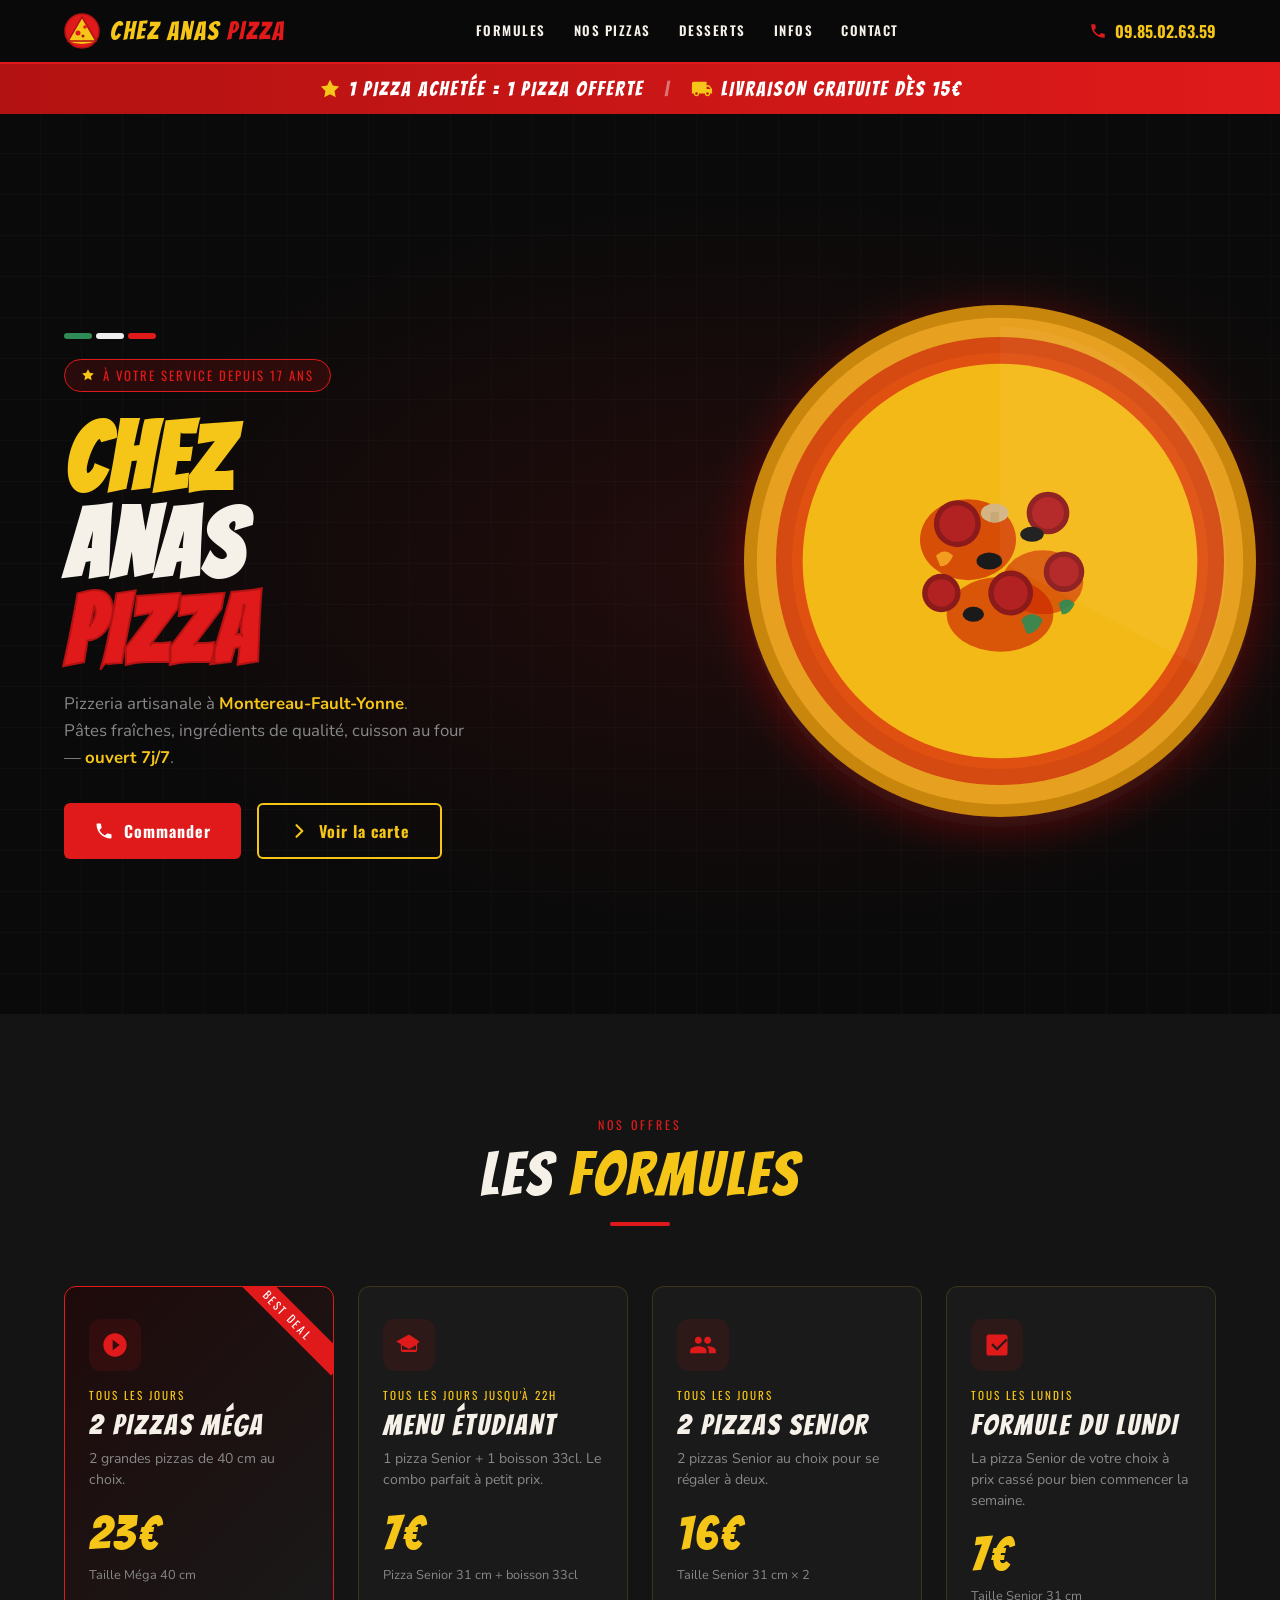
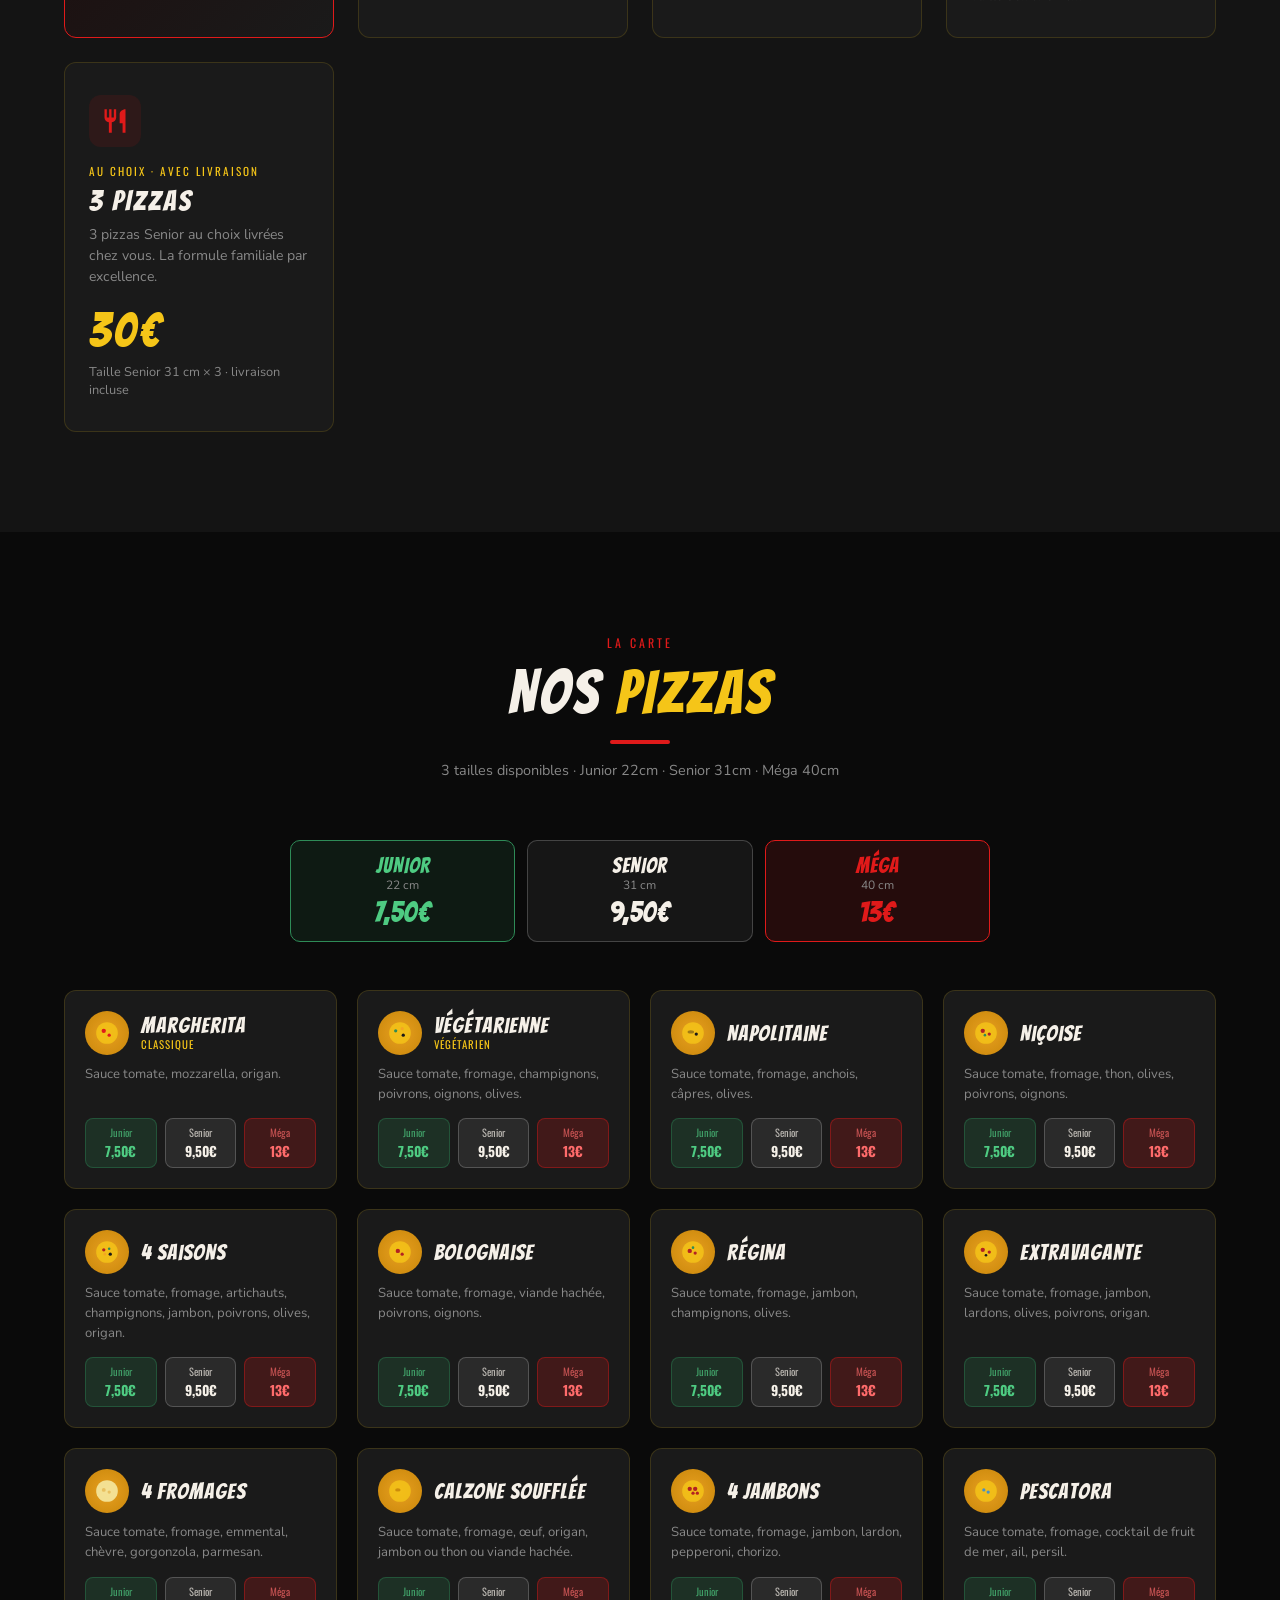
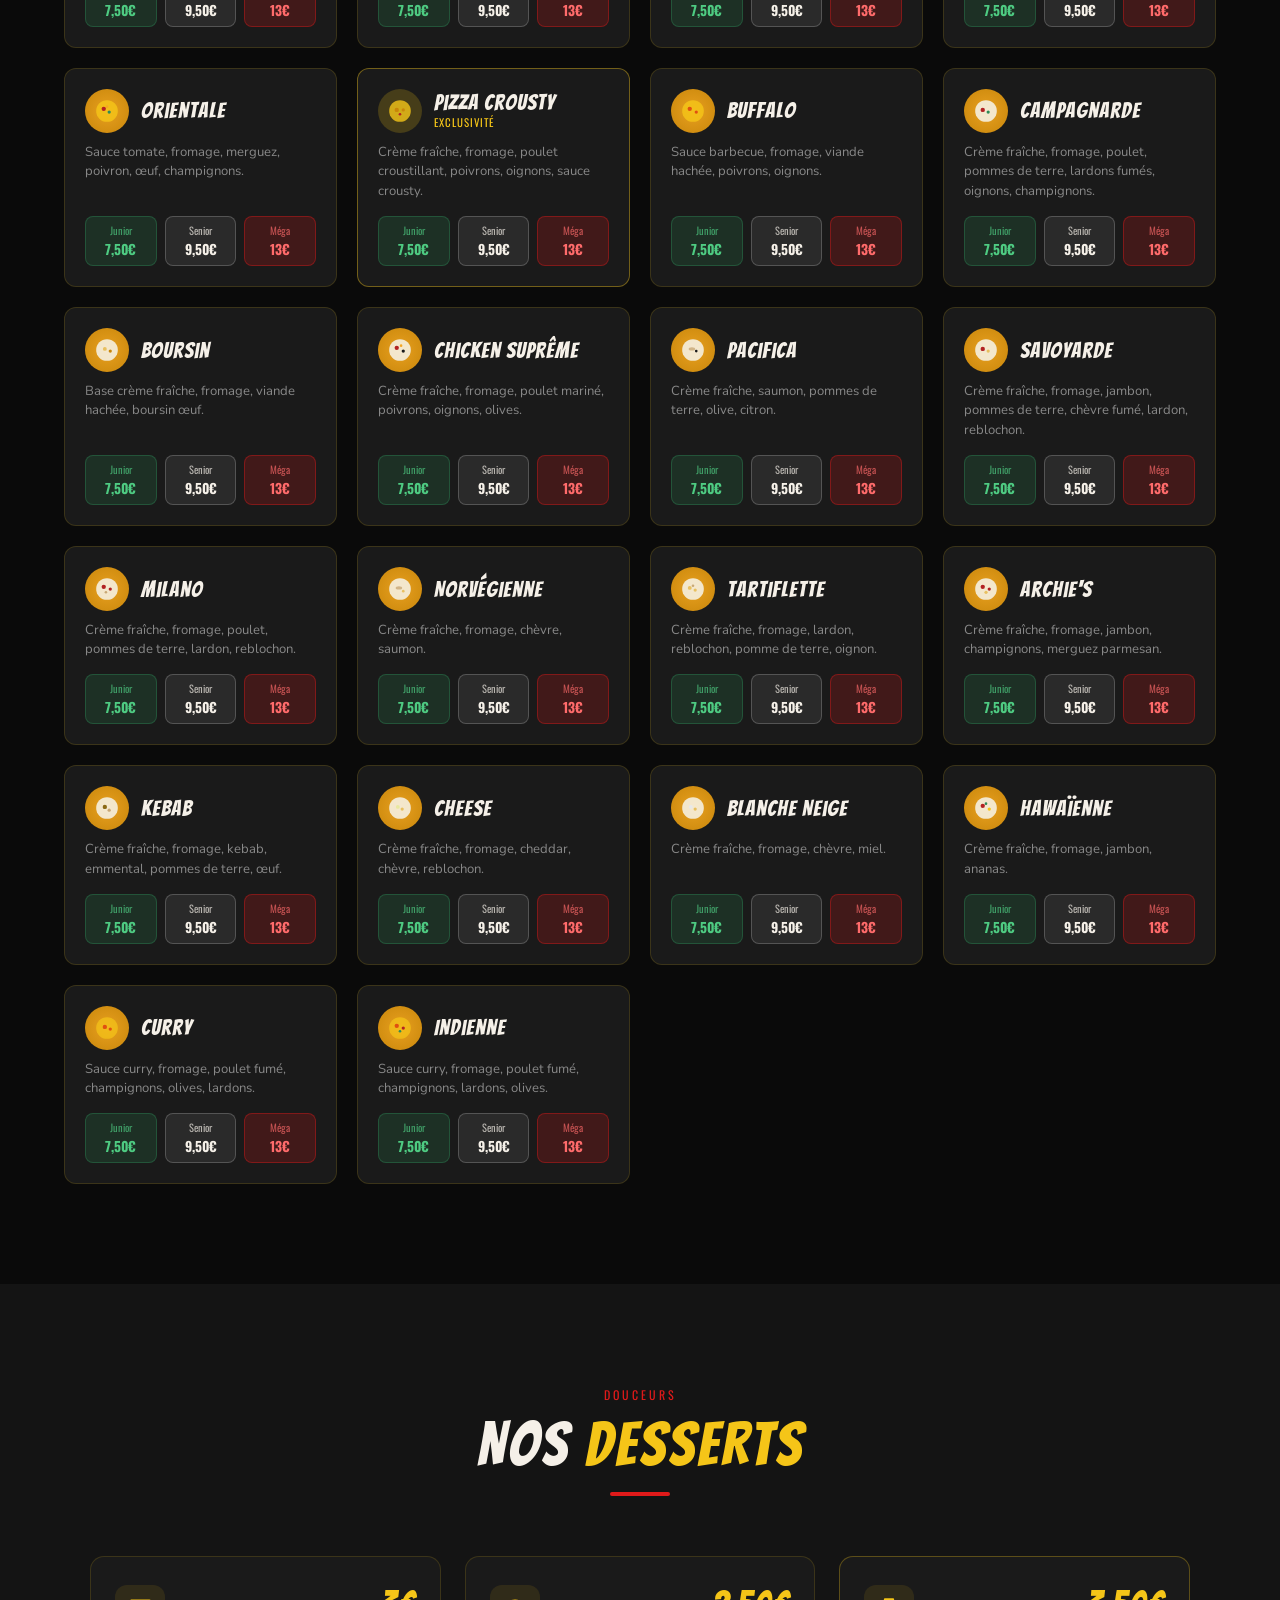
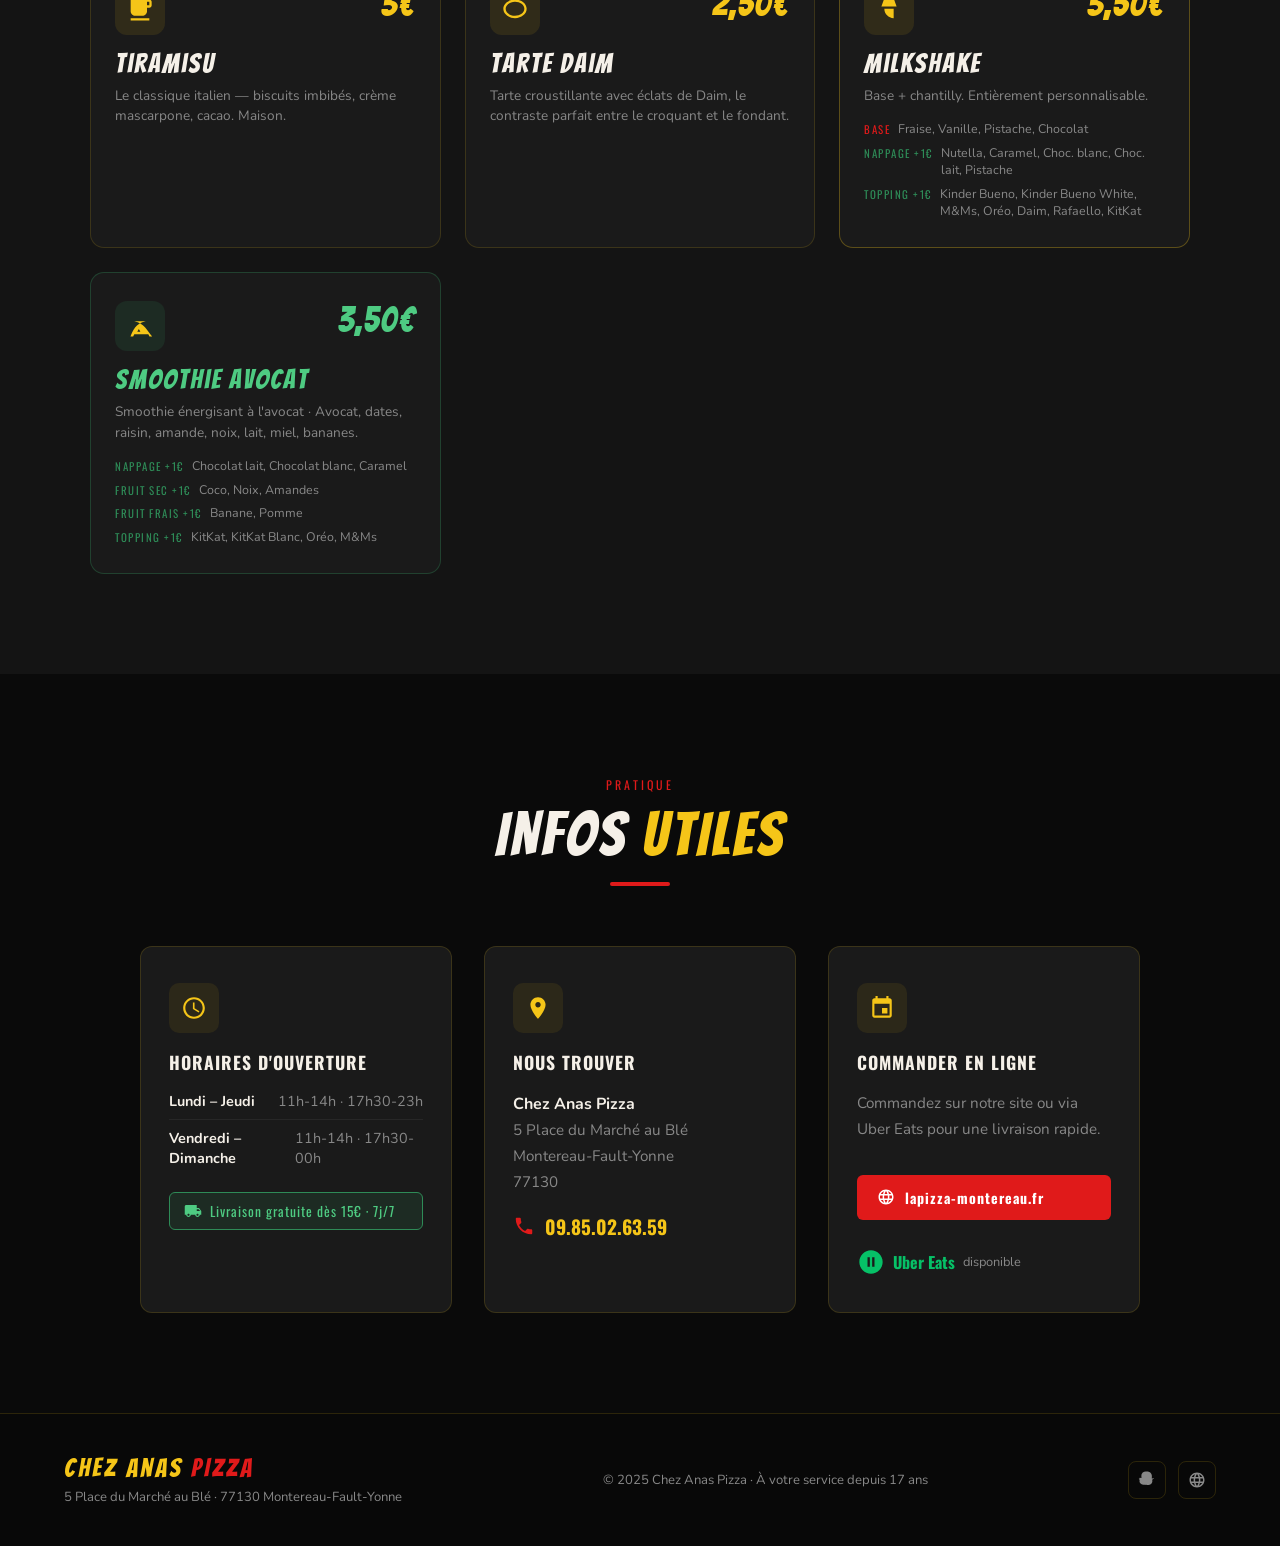
==== commit ebefc085: "Update pizza menu descriptions and prices" ====
--- a/index.html
+++ b/index.html
@@ -383,30 +383,18 @@
     <div class="section-divider"></div>
   </div>
   <div class="formules-grid">
+
+    <!-- 2 Pizzas Méga -->
     <div class="formule-card featured reveal">
       <div class="formule-icon"><svg viewBox="0 0 24 24"><path d="M12 2C6.48 2 2 6.48 2 12s4.48 10 10 10 10-4.48 10-10S17.52 2 12 2zm-2 14.5v-9l6 4.5-6 4.5z"/></svg></div>
       <div class="formule-tag">Tous les jours</div>
       <div class="formule-name">2 PIZZAS MÉGA</div>
-      <div class="formule-desc">2 grandes pizzas de 40 cm + 1 bouteille 1,5L au choix.</div>
-      <div class="formule-price">25,50€</div>
+      <div class="formule-desc">2 grandes pizzas de 40 cm au choix.</div>
+      <div class="formule-price">23€</div>
       <div class="formule-detail">Taille Méga 40 cm</div>
     </div>
-    <div class="formule-card reveal">
-      <div class="formule-icon"><svg viewBox="0 0 24 24"><path d="M16 11c1.66 0 2.99-1.34 2.99-3S17.66 5 16 5c-1.66 0-3 1.34-3 3s1.34 3 3 3zm-8 0c1.66 0 2.99-1.34 2.99-3S9.66 5 8 5C6.34 5 5 6.34 5 8s1.34 3 3 3zm0 2c-2.33 0-7 1.17-7 3.5V19h14v-2.5c0-2.33-4.67-3.5-7-3.5zm8 0c-.29 0-.62.02-.97.05 1.16.84 1.97 1.97 1.97 3.45V19h6v-2.5c0-2.33-4.67-3.5-7-3.5z"/></svg></div>
-      <div class="formule-tag">Tous les jours</div>
-      <div class="formule-name">2 PIZZAS SENIOR + BOISSON</div>
-      <div class="formule-desc">2 pizzas Senior 31 cm + 1 bouteille 1,5L.</div>
-      <div class="formule-price">18,50€</div>
-      <div class="formule-detail">Taille Senior 31 cm × 2</div>
-    </div>
-    <div class="formule-card reveal">
-      <div class="formule-icon"><svg viewBox="0 0 24 24"><path d="M16 11c1.66 0 2.99-1.34 2.99-3S17.66 5 16 5c-1.66 0-3 1.34-3 3s1.34 3 3 3zm-8 0c1.66 0 2.99-1.34 2.99-3S9.66 5 8 5C6.34 5 5 6.34 5 8s1.34 3 3 3zm0 2c-2.33 0-7 1.17-7 3.5V19h14v-2.5c0-2.33-4.67-3.5-7-3.5zm8 0c-.29 0-.62.02-.97.05 1.16.84 1.97 1.97 1.97 3.45V19h6v-2.5c0-2.33-4.67-3.5-7-3.5z"/></svg></div>
-      <div class="formule-tag">Tous les jours</div>
-      <div class="formule-name">2 PIZZAS SENIOR</div>
-      <div class="formule-desc">2 pizzas Senior 31 cm au choix pour se régaler à deux.</div>
-      <div class="formule-price">16€</div>
-      <div class="formule-detail">Taille Senior 31 cm × 2</div>
-    </div>
+
+    <!-- Menu Étudiant -->
     <div class="formule-card reveal">
       <div class="formule-icon"><svg viewBox="0 0 24 24"><path d="M12 3L1 9l4 2.18V16c0 1.1.9 2 2 2h10c1.1 0 2-.9 2-2v-4.82L21 9 12 3zm6 13H6v-3.82l6 3.28 6-3.28V16z"/></svg></div>
       <div class="formule-tag">Tous les jours jusqu'à 22h</div>
@@ -415,24 +403,37 @@
       <div class="formule-price">7€</div>
       <div class="formule-detail">Pizza Senior 31 cm + boisson 33cl</div>
     </div>
+
+    <!-- 2 Pizzas Senior -->
+    <div class="formule-card reveal">
+      <div class="formule-icon"><svg viewBox="0 0 24 24"><path d="M16 11c1.66 0 2.99-1.34 2.99-3S17.66 5 16 5c-1.66 0-3 1.34-3 3s1.34 3 3 3zm-8 0c1.66 0 2.99-1.34 2.99-3S9.66 5 8 5C6.34 5 5 6.34 5 8s1.34 3 3 3zm0 2c-2.33 0-7 1.17-7 3.5V19h14v-2.5c0-2.33-4.67-3.5-7-3.5zm8 0c-.29 0-.62.02-.97.05 1.16.84 1.97 1.97 1.97 3.45V19h6v-2.5c0-2.33-4.67-3.5-7-3.5z"/></svg></div>
+      <div class="formule-tag">Tous les jours</div>
+      <div class="formule-name">2 PIZZAS SENIOR</div>
+      <div class="formule-desc">2 pizzas Senior au choix pour se régaler à deux.</div>
+      <div class="formule-price">16€</div>
+      <div class="formule-detail">Taille Senior 31 cm × 2</div>
+    </div>
+
+    <!-- Formule du Lundi -->
     <div class="formule-card reveal">
       <div class="formule-icon"><svg viewBox="0 0 24 24"><path d="M19 3H5c-1.1 0-2 .9-2 2v14c0 1.1.9 2 2 2h14c1.1 0 2-.9 2-2V5c0-1.1-.9-2-2-2zm-7 14l-5-5 1.41-1.41L12 14.17l7.59-7.59L21 8l-9 9z"/></svg></div>
       <div class="formule-tag">Tous les lundis</div>
       <div class="formule-name">FORMULE DU LUNDI</div>
-      <div class="formule-desc">La pizza Senior de votre choix. Commencez la semaine avec une bonne pizza !</div>
+      <div class="formule-desc">La pizza Senior de votre choix à prix cassé pour bien commencer la semaine.</div>
       <div class="formule-price">7€</div>
       <div class="formule-detail">Taille Senior 31 cm</div>
     </div>
-    <div class="formule-card reveal" style="border-color: var(--yellow); background: linear-gradient(135deg, #1a1700, var(--card-bg));">
-      <div class="formule-icon" style="background: rgba(245,197,24,0.1);">
-        <svg viewBox="0 0 24 24" fill="#f5c518"><path d="M20 6h-2.18c.07-.44.18-.88.18-1.36C18 2.54 15.73 1 13.55 1c-1.3 0-2.4.65-3.55 2.09C8.85 1.65 7.75 1 6.45 1 4.27 1 2 2.54 2 4.64c0 .48.11.92.18 1.36H0v2h24V6h-4zM13.55 3c.97 0 2.45.54 2.45 1.64 0 1-.81 1.36-1.45 1.36H12.5C12.53 4.87 12.86 3 13.55 3zM6.45 3c.69 0 1.02 1.87 1.05 3H6c-.64 0-1.45-.36-1.45-1.36C4.55 3.54 5.48 3 6.45 3zM2 20c0 1.1.9 2 2 2h16c1.1 0 2-.9 2-2v-1H2v1zm2-9v6h6v-6H4zm8 0v6h6v-6h-6z"/></svg>
-      </div>
-      <div class="formule-tag" style="color: var(--yellow);">Offre permanente</div>
-      <div class="formule-name">1 PIZZA OFFERTE</div>
-      <div class="formule-desc">Pour chaque pizza achetée, une pizza identique vous est offerte.</div>
-      <div class="formule-price" style="font-size: 2rem;">1 + 1 <small style="color: var(--green); font-family: 'Bangers', cursive; font-size: 1.4rem; font-weight:400;">GRATUIT</small></div>
-      <div class="formule-detail">Sur place et à emporter</div>
-    </div>
+
+    <!-- 3 Pizzas -->
+    <div class="formule-card reveal">
+      <div class="formule-icon"><svg viewBox="0 0 24 24"><path d="M11 9H9V2H7v7H5V2H3v7c0 2.12 1.66 3.84 3.75 3.97V22h2.5v-9.03C11.34 12.84 13 11.12 13 9V2h-2v7zm5-3v8h2.5v8H21V2c-2.76 0-5 2.24-5 4z"/></svg></div>
+      <div class="formule-tag">Au choix · avec livraison</div>
+      <div class="formule-name">3 PIZZAS</div>
+      <div class="formule-desc">3 pizzas Senior au choix livrées chez vous. La formule familiale par excellence.</div>
+      <div class="formule-price">30€</div>
+      <div class="formule-detail">Taille Senior 31 cm × 3 · livraison incluse</div>
+    </div>
+
   </div>
 </section>
 
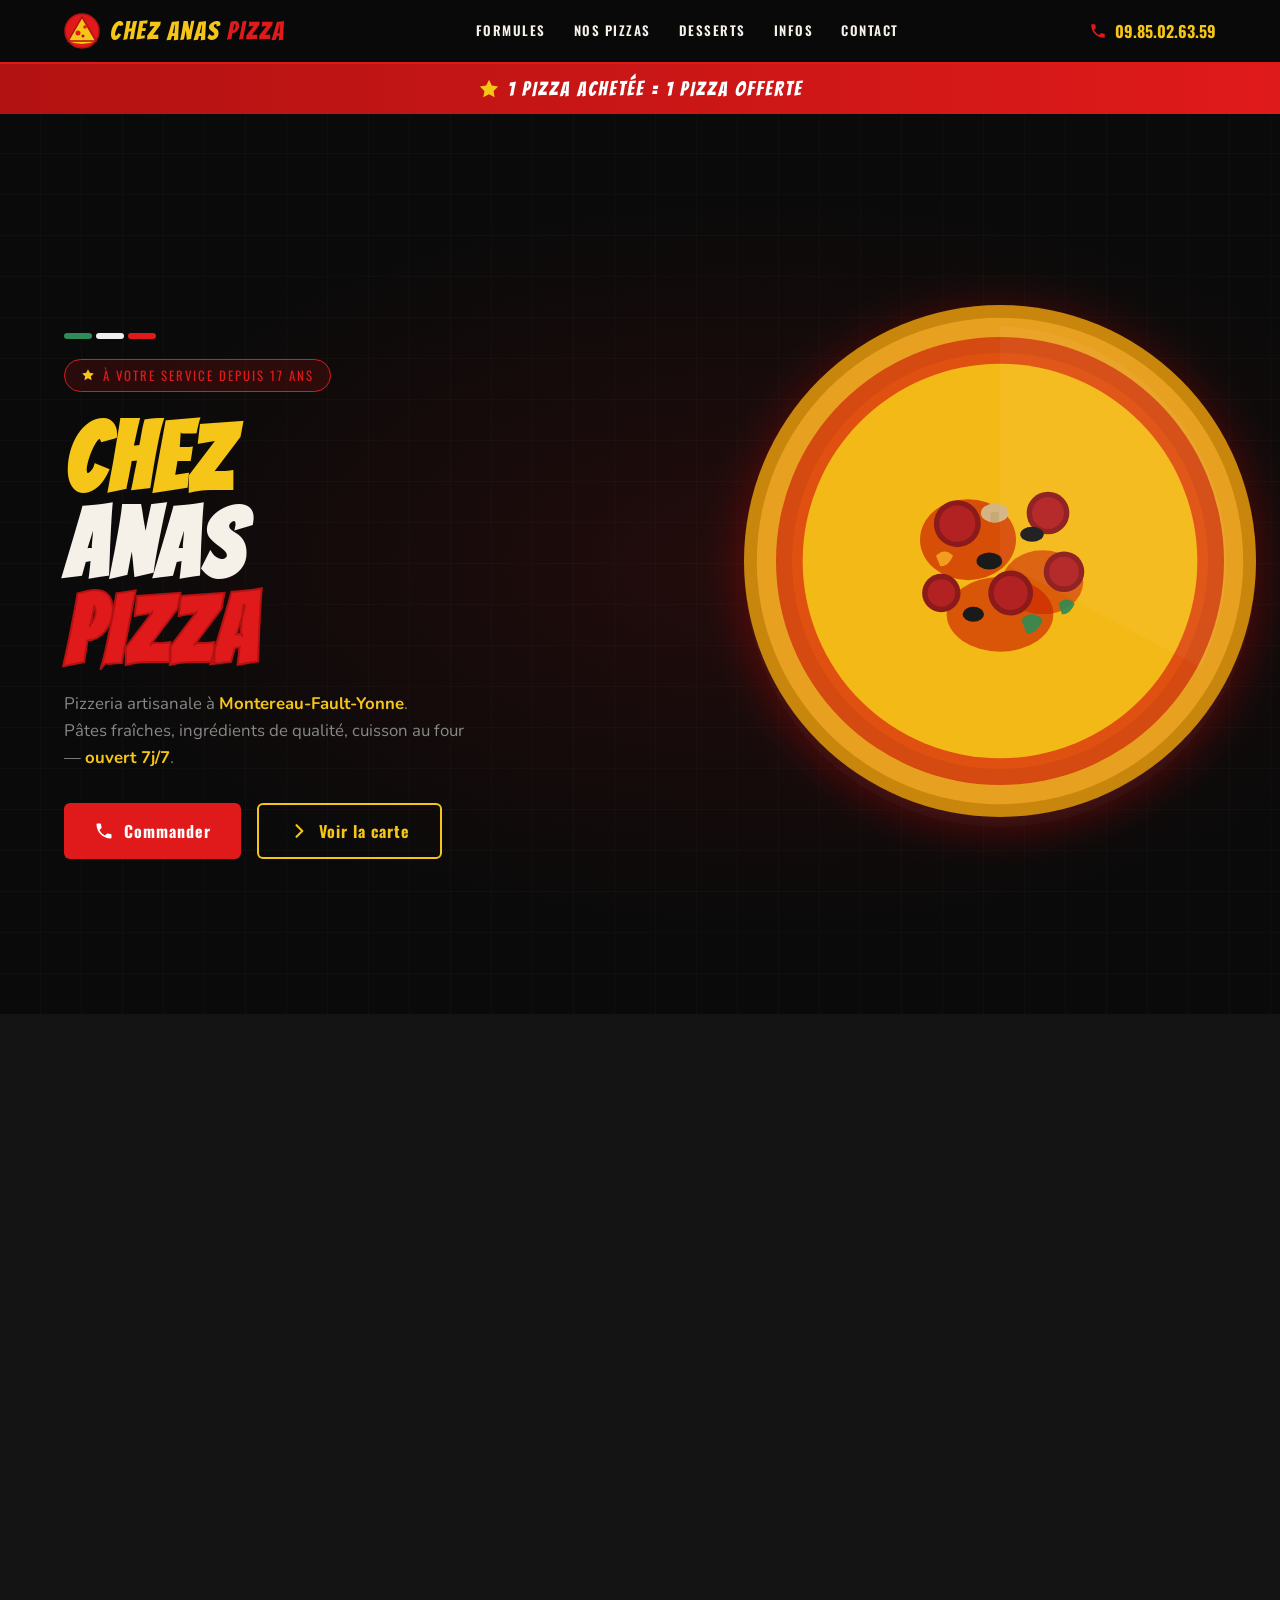
==== commit 5f813da0: "Supression Livraison gratuite" ====
--- a/index.html
+++ b/index.html
@@ -22,8 +22,6 @@
   * { margin: 0; padding: 0; box-sizing: border-box; }
   html { scroll-behavior: smooth; }
   body { background: var(--black); color: var(--white); font-family: 'Nunito', sans-serif; overflow-x: hidden; }
-
-  /* NAV */
   nav {
     position: fixed; top: 0; left: 0; right: 0; z-index: 100;
     background: rgba(10,10,10,0.97);
@@ -49,8 +47,6 @@
     color: var(--yellow); text-decoration: none;
   }
   .nav-phone svg { width: 18px; height: 18px; fill: var(--red); }
-
-  /* PROMO BANNER */
   .promo-banner {
     background: linear-gradient(90deg, var(--red-dark), var(--red));
     padding: 14px 5%;
@@ -61,8 +57,6 @@
     display: flex; align-items: center; gap: 8px;
   }
   .promo-banner span svg { width: 22px; height: 22px; fill: var(--yellow); }
-
-  /* HERO */
   .hero {
     min-height: 100vh; display: flex; align-items: center;
     padding: 64px 5% 0; position: relative; overflow: hidden;
@@ -118,16 +112,12 @@
   .flag-ribbon .f-green { background: var(--green); }
   .flag-ribbon .f-white { background: #eee; }
   .flag-ribbon .f-red { background: var(--red); }
-
-  /* SECTION GENERIC */
   section { padding: 100px 5%; }
   .section-header { text-align: center; margin-bottom: 60px; }
   .section-tag { display: inline-block; font-family: 'Oswald', sans-serif; font-size: 0.75rem; letter-spacing: 3px; text-transform: uppercase; color: var(--red); margin-bottom: 12px; }
   .section-title { font-family: 'Bangers', cursive; font-size: clamp(2.5rem, 5vw, 3.8rem); letter-spacing: 3px; color: var(--white); line-height: 1; }
   .section-title span { color: var(--yellow); }
   .section-divider { width: 60px; height: 4px; background: var(--red); margin: 16px auto 0; border-radius: 2px; }
-
-  /* FORMULES */
   #formules { background: var(--dark); }
   .formules-grid { display: grid; grid-template-columns: repeat(auto-fit, minmax(260px, 1fr)); gap: 24px; max-width: 1200px; margin: 0 auto; }
   .formule-card {
@@ -151,11 +141,7 @@
   .formule-price { font-family: 'Bangers', cursive; font-size: 3rem; color: var(--yellow); letter-spacing: 2px; line-height: 1; }
   .formule-price small { font-size: 1.2rem; color: var(--gray); font-family: 'Nunito', sans-serif; font-weight: 600; }
   .formule-detail { margin-top: 8px; font-size: 0.8rem; color: var(--gray); }
-
-  /* PIZZAS MENU */
   #pizzas { background: var(--black); }
-
-  /* Taille tabs */
   .taille-tabs { display: flex; gap: 12px; justify-content: center; margin-bottom: 48px; flex-wrap: wrap; }
   .taille-tab {
     padding: 10px 28px; border-radius: 50px; cursor: pointer; border: none;
@@ -168,7 +154,6 @@
   .taille-tab.active.junior { background: var(--green); color: white; }
   .taille-tab.active.senior { background: rgba(255,255,255,0.9); color: var(--black); }
   .taille-tab.active.mega { background: var(--red); color: white; }
-
   .pizzas-grid {
     display: grid; grid-template-columns: repeat(auto-fill, minmax(260px, 1fr));
     gap: 20px; max-width: 1300px; margin: 0 auto;
@@ -198,8 +183,6 @@
   .price-pill.s { background: rgba(255,255,255,0.07); color: var(--white); border: 1px solid rgba(255,255,255,0.2); }
   .price-pill.m { background: rgba(224,26,26,0.2); color: #ff6b6b; border: 1px solid rgba(224,26,26,0.4); }
   .price-pill span { display: block; font-size: 0.65rem; font-weight: 400; opacity: 0.7; margin-bottom: 1px; }
-
-  /* DESSERTS */
   #desserts { background: var(--dark); }
   .desserts-grid { display: grid; grid-template-columns: repeat(auto-fill, minmax(280px, 1fr)); gap: 24px; max-width: 1100px; margin: 0 auto; }
   .dessert-card {
@@ -222,8 +205,6 @@
   }
   .option-label.plus { color: var(--green); }
   .option-values { font-size: 0.78rem; color: var(--gray); line-height: 1.4; }
-
-  /* INFOS */
   #infos { background: var(--black); }
   .infos-grid { display: grid; grid-template-columns: repeat(auto-fit, minmax(300px, 1fr)); gap: 32px; max-width: 1000px; margin: 0 auto; }
   .info-card { background: var(--card-bg); border: 1px solid var(--border); border-radius: 12px; padding: 36px 28px; display: flex; flex-direction: column; gap: 16px; }
@@ -234,15 +215,11 @@
   .horaires-list li { display: flex; justify-content: space-between; font-size: 0.9rem; color: var(--gray); padding-bottom: 8px; border-bottom: 1px solid rgba(255,255,255,0.06); }
   .horaires-list li:last-child { border: none; }
   .horaires-list li strong { color: var(--white); }
-  .delivery-badge { display: inline-flex; align-items: center; gap: 8px; background: rgba(46,139,87,0.15); border: 1px solid var(--green); color: #4ecb82; border-radius: 6px; padding: 8px 14px; font-family: 'Oswald', sans-serif; font-size: 0.85rem; letter-spacing: 1px; }
-  .delivery-badge svg { width: 18px; height: 18px; fill: #4ecb82; }
   .address-text { font-size: 0.95rem; color: var(--gray); line-height: 1.7; }
   .address-text strong { color: var(--white); display: block; font-size: 1rem; }
   .phone-link { display: flex; align-items: center; gap: 10px; text-decoration: none; color: var(--yellow); font-family: 'Oswald', sans-serif; font-size: 1.2rem; font-weight: 700; transition: opacity .2s; }
   .phone-link:hover { opacity: 0.8; }
   .phone-link svg { width: 22px; height: 22px; fill: var(--red); }
-
-  /* FOOTER */
   footer { background: #080808; border-top: 1px solid var(--border); padding: 40px 5%; display: flex; align-items: center; justify-content: space-between; flex-wrap: wrap; gap: 16px; }
   .footer-logo { font-family: 'Bangers', cursive; font-size: 1.6rem; letter-spacing: 3px; color: var(--yellow); }
   .footer-logo em { color: var(--red); font-style: normal; }
@@ -252,15 +229,12 @@
   .footer-social a:hover { border-color: var(--yellow); background: rgba(245,197,24,0.08); }
   .footer-social svg { width: 18px; height: 18px; fill: var(--gray); }
   .footer-social a:hover svg { fill: var(--yellow); }
-
-  /* ANIMATIONS */
   @keyframes fadeUp { from { opacity: 0; transform: translateY(30px); } to { opacity: 1; transform: translateY(0); } }
   @keyframes floatIn { from { opacity: 0; transform: translateY(-50%) translateX(60px); } to { opacity: 1; transform: translateY(-50%) translateX(0); } }
   @keyframes spin { from { transform: rotate(0deg); } to { transform: rotate(360deg); } }
   .pizza-spin { animation: spin 18s linear infinite; transform-origin: center; }
   .reveal { opacity: 0; transform: translateY(20px); transition: opacity .6s, transform .6s; }
   .reveal.visible { opacity: 1; transform: none; }
-
   @media (max-width: 768px) {
     nav ul { display: none; }
     .hero-visual { display: none; }
@@ -271,7 +245,6 @@
 </head>
 <body>
 
-<!-- NAV -->
 <nav>
   <div class="nav-logo">
     <svg viewBox="0 0 36 36" fill="none" xmlns="http://www.w3.org/2000/svg">
@@ -297,20 +270,13 @@
   </a>
 </nav>
 
-<!-- PROMO BANNER -->
 <div class="promo-banner" style="margin-top:64px;">
   <span>
     <svg viewBox="0 0 24 24"><path d="M12 2l3.09 6.26L22 9.27l-5 4.87 1.18 6.88L12 17.77l-6.18 3.25L7 14.14 2 9.27l6.91-1.01L12 2z"/></svg>
     1 PIZZA ACHETÉE = 1 PIZZA OFFERTE
   </span>
-  <span style="color: rgba(255,255,255,0.4);">|</span>
-  <span>
-    <svg viewBox="0 0 24 24"><path d="M20 8h-3V4H3c-1.1 0-2 .9-2 2v11h2c0 1.66 1.34 3 3 3s3-1.34 3-3h6c0 1.66 1.34 3 3 3s3-1.34 3-3h2v-5l-3-4zM6 18.5c-.83 0-1.5-.67-1.5-1.5s.67-1.5 1.5-1.5 1.5.67 1.5 1.5-.67 1.5-1.5 1.5zm13.5-9l1.96 2.5H17V9.5h2.5zm-1.5 9c-.83 0-1.5-.67-1.5-1.5s.67-1.5 1.5-1.5 1.5.67 1.5 1.5-.67 1.5-1.5 1.5z"/></svg>
-    LIVRAISON GRATUITE DÈS 15€
-  </span>
 </div>
 
-<!-- HERO -->
 <section class="hero" id="accueil">
   <div class="hero-content">
     <div class="flag-ribbon">
@@ -375,7 +341,6 @@
   </div>
 </section>
 
-<!-- FORMULES -->
 <section id="formules">
   <div class="section-header reveal">
     <div class="section-tag">Nos offres</div>
@@ -383,8 +348,6 @@
     <div class="section-divider"></div>
   </div>
   <div class="formules-grid">
-
-    <!-- 2 Pizzas Méga -->
     <div class="formule-card featured reveal">
       <div class="formule-icon"><svg viewBox="0 0 24 24"><path d="M12 2C6.48 2 2 6.48 2 12s4.48 10 10 10 10-4.48 10-10S17.52 2 12 2zm-2 14.5v-9l6 4.5-6 4.5z"/></svg></div>
       <div class="formule-tag">Tous les jours</div>
@@ -393,8 +356,6 @@
       <div class="formule-price">23€</div>
       <div class="formule-detail">Taille Méga 40 cm</div>
     </div>
-
-    <!-- Menu Étudiant -->
     <div class="formule-card reveal">
       <div class="formule-icon"><svg viewBox="0 0 24 24"><path d="M12 3L1 9l4 2.18V16c0 1.1.9 2 2 2h10c1.1 0 2-.9 2-2v-4.82L21 9 12 3zm6 13H6v-3.82l6 3.28 6-3.28V16z"/></svg></div>
       <div class="formule-tag">Tous les jours jusqu'à 22h</div>
@@ -403,8 +364,6 @@
       <div class="formule-price">7€</div>
       <div class="formule-detail">Pizza Senior 31 cm + boisson 33cl</div>
     </div>
-
-    <!-- 2 Pizzas Senior -->
     <div class="formule-card reveal">
       <div class="formule-icon"><svg viewBox="0 0 24 24"><path d="M16 11c1.66 0 2.99-1.34 2.99-3S17.66 5 16 5c-1.66 0-3 1.34-3 3s1.34 3 3 3zm-8 0c1.66 0 2.99-1.34 2.99-3S9.66 5 8 5C6.34 5 5 6.34 5 8s1.34 3 3 3zm0 2c-2.33 0-7 1.17-7 3.5V19h14v-2.5c0-2.33-4.67-3.5-7-3.5zm8 0c-.29 0-.62.02-.97.05 1.16.84 1.97 1.97 1.97 3.45V19h6v-2.5c0-2.33-4.67-3.5-7-3.5z"/></svg></div>
       <div class="formule-tag">Tous les jours</div>
@@ -413,8 +372,6 @@
       <div class="formule-price">16€</div>
       <div class="formule-detail">Taille Senior 31 cm × 2</div>
     </div>
-
-    <!-- Formule du Lundi -->
     <div class="formule-card reveal">
       <div class="formule-icon"><svg viewBox="0 0 24 24"><path d="M19 3H5c-1.1 0-2 .9-2 2v14c0 1.1.9 2 2 2h14c1.1 0 2-.9 2-2V5c0-1.1-.9-2-2-2zm-7 14l-5-5 1.41-1.41L12 14.17l7.59-7.59L21 8l-9 9z"/></svg></div>
       <div class="formule-tag">Tous les lundis</div>
@@ -423,8 +380,6 @@
       <div class="formule-price">7€</div>
       <div class="formule-detail">Taille Senior 31 cm</div>
     </div>
-
-    <!-- 3 Pizzas -->
     <div class="formule-card reveal">
       <div class="formule-icon"><svg viewBox="0 0 24 24"><path d="M11 9H9V2H7v7H5V2H3v7c0 2.12 1.66 3.84 3.75 3.97V22h2.5v-9.03C11.34 12.84 13 11.12 13 9V2h-2v7zm5-3v8h2.5v8H21V2c-2.76 0-5 2.24-5 4z"/></svg></div>
       <div class="formule-tag">Au choix · avec livraison</div>
@@ -433,11 +388,9 @@
       <div class="formule-price">30€</div>
       <div class="formule-detail">Taille Senior 31 cm × 3 · livraison incluse</div>
     </div>
-
   </div>
 </section>
 
-<!-- PIZZAS -->
 <section id="pizzas">
   <div class="section-header reveal">
     <div class="section-tag">La carte</div>
@@ -445,7 +398,6 @@
     <div class="section-divider"></div>
     <p style="color:var(--gray);margin-top:16px;font-size:0.9rem;">3 tailles disponibles · Junior 22cm · Senior 31cm · Méga 40cm</p>
   </div>
-
   <div class="formules-grid reveal" style="max-width:700px;margin:0 auto 48px;grid-template-columns:repeat(3,1fr);gap:12px;">
     <div style="background:rgba(46,139,87,0.12);border:1px solid var(--green);border-radius:10px;padding:14px;text-align:center;">
       <div style="font-family:'Bangers',cursive;font-size:1.3rem;color:#4ecb82;letter-spacing:1px;">JUNIOR</div>
@@ -463,10 +415,7 @@
       <div style="font-family:'Bangers',cursive;font-size:1.8rem;color:var(--red);margin-top:4px;">13€</div>
     </div>
   </div>
-
   <div class="pizzas-grid">
-
-    <!-- Classiques -->
     <div class="pizza-card reveal">
       <div class="pizza-card-header">
         <div class="pizza-icon"><svg viewBox="0 0 24 24" fill="#e01a1a"><circle cx="12" cy="12" r="10" fill="#f5c518" opacity="0.8"/><circle cx="9" cy="10" r="2" fill="#e01a1a"/><circle cx="14" cy="14" r="1.5" fill="#e01a1a"/></svg></div>
@@ -479,7 +428,6 @@
         <div class="price-pill m"><span>Méga</span>13€</div>
       </div>
     </div>
-
     <div class="pizza-card reveal">
       <div class="pizza-card-header">
         <div class="pizza-icon"><svg viewBox="0 0 24 24"><circle cx="12" cy="12" r="10" fill="#f5c518" opacity="0.8"/><circle cx="8" cy="10" r="1.5" fill="#2e8b57"/><circle cx="14" cy="8" r="1.5" fill="#f5a623"/><circle cx="15" cy="14" r="1.5" fill="#1a1a1a"/></svg></div>
@@ -492,7 +440,6 @@
         <div class="price-pill m"><span>Méga</span>13€</div>
       </div>
     </div>
-
     <div class="pizza-card reveal">
       <div class="pizza-card-header">
         <div class="pizza-icon"><svg viewBox="0 0 24 24"><circle cx="12" cy="12" r="10" fill="#f5c518" opacity="0.8"/><ellipse cx="10" cy="11" rx="3" ry="1.5" fill="#8b6914" opacity="0.8"/><circle cx="15" cy="13" r="1.5" fill="#1a1a1a"/></svg></div>
@@ -505,7 +452,6 @@
         <div class="price-pill m"><span>Méga</span>13€</div>
       </div>
     </div>
-
     <div class="pizza-card reveal">
       <div class="pizza-card-header">
         <div class="pizza-icon"><svg viewBox="0 0 24 24"><circle cx="12" cy="12" r="10" fill="#f5c518" opacity="0.8"/><circle cx="9" cy="10" r="2" fill="#b22222"/><circle cx="15" cy="13" r="1.5" fill="#b22222"/><circle cx="11" cy="14" r="1.2" fill="#2e8b57"/></svg></div>
@@ -518,7 +464,6 @@
         <div class="price-pill m"><span>Méga</span>13€</div>
       </div>
     </div>
-
     <div class="pizza-card reveal">
       <div class="pizza-card-header">
         <div class="pizza-icon"><svg viewBox="0 0 24 24"><circle cx="12" cy="12" r="10" fill="#f5c518" opacity="0.8"/><circle cx="9" cy="10" r="1.5" fill="#b22222"/><circle cx="14" cy="9" r="1.2" fill="#2e8b57"/><circle cx="15" cy="14" r="1.5" fill="#1a1a1a"/><circle cx="10" cy="14" r="1.2" fill="#f5a623"/></svg></div>
@@ -531,7 +476,6 @@
         <div class="price-pill m"><span>Méga</span>13€</div>
       </div>
     </div>
-
     <div class="pizza-card reveal">
       <div class="pizza-card-header">
         <div class="pizza-icon"><svg viewBox="0 0 24 24"><circle cx="12" cy="12" r="10" fill="#f5c518" opacity="0.8"/><circle cx="10" cy="11" r="2" fill="#b22222"/><circle cx="14" cy="14" r="1.5" fill="#b22222"/></svg></div>
@@ -544,7 +488,6 @@
         <div class="price-pill m"><span>Méga</span>13€</div>
       </div>
     </div>
-
     <div class="pizza-card reveal">
       <div class="pizza-card-header">
         <div class="pizza-icon"><svg viewBox="0 0 24 24"><circle cx="12" cy="12" r="10" fill="#f5c518" opacity="0.8"/><circle cx="9" cy="11" r="2" fill="#b22222"/><circle cx="14" cy="13" r="1.5" fill="#b22222"/><circle cx="12" cy="8" r="1.2" fill="#2e8b57"/></svg></div>
@@ -557,7 +500,6 @@
         <div class="price-pill m"><span>Méga</span>13€</div>
       </div>
     </div>
-
     <div class="pizza-card reveal">
       <div class="pizza-card-header">
         <div class="pizza-icon"><svg viewBox="0 0 24 24"><circle cx="12" cy="12" r="10" fill="#f5c518" opacity="0.8"/><circle cx="9" cy="10" r="2" fill="#b22222"/><circle cx="15" cy="12" r="1.5" fill="#b22222"/><circle cx="12" cy="15" r="1.2" fill="#1a1a1a"/></svg></div>
@@ -570,466 +512,6 @@
         <div class="price-pill m"><span>Méga</span>13€</div>
       </div>
     </div>
-
-    <div class="pizza-card reveal">
-      <div class="pizza-card-header">
-        <div class="pizza-icon"><svg viewBox="0 0 24 24"><circle cx="12" cy="12" r="10" fill="#f5e8a0" opacity="0.9"/><circle cx="9" cy="11" r="1.8" fill="#e8c060"/><circle cx="14" cy="13" r="1.5" fill="#e8c060"/></svg></div>
-        <div><div class="pizza-name">4 Fromages</div></div>
-      </div>
-      <div class="pizza-desc">Sauce tomate, fromage, emmental, chèvre, gorgonzola, parmesan.</div>
-      <div class="pizza-prices">
-        <div class="price-pill j"><span>Junior</span>7,50€</div>
-        <div class="price-pill s"><span>Senior</span>9,50€</div>
-        <div class="price-pill m"><span>Méga</span>13€</div>
-      </div>
-    </div>
-
-    <div class="pizza-card reveal">
-      <div class="pizza-card-header">
-        <div class="pizza-icon"><svg viewBox="0 0 24 24"><circle cx="12" cy="12" r="10" fill="#f5c518" opacity="0.8"/><ellipse cx="10" cy="11" rx="2.5" ry="1.5" fill="#c8860a" opacity="0.9"/></svg></div>
-        <div><div class="pizza-name">Calzone Soufflée</div></div>
-      </div>
-      <div class="pizza-desc">Sauce tomate, fromage, œuf, origan, jambon ou thon ou viande hachée.</div>
-      <div class="pizza-prices">
-        <div class="price-pill j"><span>Junior</span>7,50€</div>
-        <div class="price-pill s"><span>Senior</span>9,50€</div>
-        <div class="price-pill m"><span>Méga</span>13€</div>
-      </div>
-    </div>
-
-    <div class="pizza-card reveal">
-      <div class="pizza-card-header">
-        <div class="pizza-icon"><svg viewBox="0 0 24 24"><circle cx="12" cy="12" r="10" fill="#f5c518" opacity="0.8"/><circle cx="9" cy="10" r="2" fill="#b22222"/><circle cx="14" cy="10" r="2" fill="#b22222"/><circle cx="12" cy="14" r="1.5" fill="#b22222"/><circle cx="16" cy="14" r="1.5" fill="#b22222"/></svg></div>
-        <div><div class="pizza-name">4 Jambons</div></div>
-      </div>
-      <div class="pizza-desc">Sauce tomate, fromage, jambon, lardon, pepperoni, chorizo.</div>
-      <div class="pizza-prices">
-        <div class="price-pill j"><span>Junior</span>7,50€</div>
-        <div class="price-pill s"><span>Senior</span>9,50€</div>
-        <div class="price-pill m"><span>Méga</span>13€</div>
-      </div>
-    </div>
-
-    <div class="pizza-card reveal">
-      <div class="pizza-card-header">
-        <div class="pizza-icon"><svg viewBox="0 0 24 24"><circle cx="12" cy="12" r="10" fill="#f5c518" opacity="0.8"/><circle cx="10" cy="11" r="1.5" fill="#4a90c4"/><circle cx="14" cy="13" r="1.5" fill="#4a90c4"/></svg></div>
-        <div><div class="pizza-name">Pescatora</div></div>
-      </div>
-      <div class="pizza-desc">Sauce tomate, fromage, cocktail de fruit de mer, ail, persil.</div>
-      <div class="pizza-prices">
-        <div class="price-pill j"><span>Junior</span>7,50€</div>
-        <div class="price-pill s"><span>Senior</span>9,50€</div>
-        <div class="price-pill m"><span>Méga</span>13€</div>
-      </div>
-    </div>
-
-    <div class="pizza-card reveal">
-      <div class="pizza-card-header">
-        <div class="pizza-icon"><svg viewBox="0 0 24 24"><circle cx="12" cy="12" r="10" fill="#f5c518" opacity="0.8"/><circle cx="9" cy="10" r="2" fill="#b22222"/><circle cx="14" cy="13" r="1.5" fill="#2e8b57"/><circle cx="12" cy="8" r="1.2" fill="#f5a623"/></svg></div>
-        <div><div class="pizza-name">Orientale</div></div>
-      </div>
-      <div class="pizza-desc">Sauce tomate, fromage, merguez, poivron, œuf, champignons.</div>
-      <div class="pizza-prices">
-        <div class="price-pill j"><span>Junior</span>7,50€</div>
-        <div class="price-pill s"><span>Senior</span>9,50€</div>
-        <div class="price-pill m"><span>Méga</span>13€</div>
-      </div>
-    </div>
-
-    <div class="pizza-card reveal" style="border-color: rgba(245,197,24,0.4);">
-      <div class="pizza-card-header">
-        <div class="pizza-icon" style="background: rgba(245,197,24,0.2);"><svg viewBox="0 0 24 24"><circle cx="12" cy="12" r="10" fill="#f5c518" opacity="0.8"/><circle cx="9" cy="11" r="2" fill="#c8860a"/><circle cx="15" cy="11" r="1.5" fill="#c8860a"/><circle cx="12" cy="15" r="1.2" fill="#b22222"/></svg></div>
-        <div><div class="pizza-name">Pizza Crousty</div><div class="pizza-badge" style="color:var(--yellow);">Exclusivité</div></div>
-      </div>
-      <div class="pizza-desc">Crème fraîche, fromage, poulet croustillant, poivrons, oignons, sauce crousty.</div>
-      <div class="pizza-prices">
-        <div class="price-pill j"><span>Junior</span>7,50€</div>
-        <div class="price-pill s"><span>Senior</span>9,50€</div>
-        <div class="price-pill m"><span>Méga</span>13€</div>
-      </div>
-    </div>
-
-    <div class="pizza-card reveal">
-      <div class="pizza-card-header">
-        <div class="pizza-icon"><svg viewBox="0 0 24 24"><circle cx="12" cy="12" r="10" fill="#f5c518" opacity="0.8"/><circle cx="9" cy="10" r="2" fill="#e05010"/><circle cx="15" cy="13" r="1.5" fill="#e05010"/></svg></div>
-        <div><div class="pizza-name">Buffalo</div></div>
-      </div>
-      <div class="pizza-desc">Sauce barbecue, fromage, viande hachée, poivrons, oignons.</div>
-      <div class="pizza-prices">
-        <div class="price-pill j"><span>Junior</span>7,50€</div>
-        <div class="price-pill s"><span>Senior</span>9,50€</div>
-        <div class="price-pill m"><span>Méga</span>13€</div>
-      </div>
-    </div>
-
-    <!-- Crème fraîche -->
-    <div class="pizza-card reveal">
-      <div class="pizza-card-header">
-        <div class="pizza-icon"><svg viewBox="0 0 24 24"><circle cx="12" cy="12" r="10" fill="#f5f0e0" opacity="0.9"/><circle cx="9" cy="11" r="2" fill="#b22222"/><circle cx="14" cy="13" r="1.5" fill="#2e8b57"/></svg></div>
-        <div><div class="pizza-name">Campagnarde</div></div>
-      </div>
-      <div class="pizza-desc">Crème fraîche, fromage, poulet, pommes de terre, lardons fumés, oignons, champignons.</div>
-      <div class="pizza-prices">
-        <div class="price-pill j"><span>Junior</span>7,50€</div>
-        <div class="price-pill s"><span>Senior</span>9,50€</div>
-        <div class="price-pill m"><span>Méga</span>13€</div>
-      </div>
-    </div>
-
-    <div class="pizza-card reveal">
-      <div class="pizza-card-header">
-        <div class="pizza-icon"><svg viewBox="0 0 24 24"><circle cx="12" cy="12" r="10" fill="#f5f0e0" opacity="0.9"/><circle cx="10" cy="11" r="1.8" fill="#e8c060"/><circle cx="15" cy="13" r="1.5" fill="#c8860a"/></svg></div>
-        <div><div class="pizza-name">Boursin</div></div>
-      </div>
-      <div class="pizza-desc">Base crème fraîche, fromage, viande hachée, boursin œuf.</div>
-      <div class="pizza-prices">
-        <div class="price-pill j"><span>Junior</span>7,50€</div>
-        <div class="price-pill s"><span>Senior</span>9,50€</div>
-        <div class="price-pill m"><span>Méga</span>13€</div>
-      </div>
-    </div>
-
-    <div class="pizza-card reveal">
-      <div class="pizza-card-header">
-        <div class="pizza-icon"><svg viewBox="0 0 24 24"><circle cx="12" cy="12" r="10" fill="#f5f0e0" opacity="0.9"/><circle cx="9" cy="10" r="2" fill="#b22222"/><circle cx="15" cy="13" r="1.5" fill="#1a1a1a"/><circle cx="13" cy="8" r="1.2" fill="#f5a623"/></svg></div>
-        <div><div class="pizza-name">Chicken Suprême</div></div>
-      </div>
-      <div class="pizza-desc">Crème fraîche, fromage, poulet mariné, poivrons, oignons, olives.</div>
-      <div class="pizza-prices">
-        <div class="price-pill j"><span>Junior</span>7,50€</div>
-        <div class="price-pill s"><span>Senior</span>9,50€</div>
-        <div class="price-pill m"><span>Méga</span>13€</div>
-      </div>
-    </div>
-
-    <div class="pizza-card reveal">
-      <div class="pizza-card-header">
-        <div class="pizza-icon"><svg viewBox="0 0 24 24"><circle cx="12" cy="12" r="10" fill="#f5f0e0" opacity="0.9"/><ellipse cx="11" cy="11" rx="3" ry="1.5" fill="#c8a875" opacity="0.8"/><circle cx="15" cy="13" r="1.2" fill="#1a1a1a"/></svg></div>
-        <div><div class="pizza-name">Pacifica</div></div>
-      </div>
-      <div class="pizza-desc">Crème fraîche, saumon, pommes de terre, olive, citron.</div>
-      <div class="pizza-prices">
-        <div class="price-pill j"><span>Junior</span>7,50€</div>
-        <div class="price-pill s"><span>Senior</span>9,50€</div>
-        <div class="price-pill m"><span>Méga</span>13€</div>
-      </div>
-    </div>
-
-    <div class="pizza-card reveal">
-      <div class="pizza-card-header">
-        <div class="pizza-icon"><svg viewBox="0 0 24 24"><circle cx="12" cy="12" r="10" fill="#f5f0e0" opacity="0.9"/><circle cx="9" cy="11" r="2" fill="#b22222"/><circle cx="14" cy="13" r="1.5" fill="#e8c060"/></svg></div>
-        <div><div class="pizza-name">Savoyarde</div></div>
-      </div>
-      <div class="pizza-desc">Crème fraîche, fromage, jambon, pommes de terre, chèvre fumé, lardon, reblochon.</div>
-      <div class="pizza-prices">
-        <div class="price-pill j"><span>Junior</span>7,50€</div>
-        <div class="price-pill s"><span>Senior</span>9,50€</div>
-        <div class="price-pill m"><span>Méga</span>13€</div>
-      </div>
-    </div>
-
-    <div class="pizza-card reveal">
-      <div class="pizza-card-header">
-        <div class="pizza-icon"><svg viewBox="0 0 24 24"><circle cx="12" cy="12" r="10" fill="#f5f0e0" opacity="0.9"/><circle cx="9" cy="10" r="2" fill="#b22222"/><circle cx="15" cy="12" r="1.5" fill="#b22222"/><circle cx="11" cy="15" r="1.2" fill="#c8a875"/></svg></div>
-        <div><div class="pizza-name">Milano</div></div>
-      </div>
-      <div class="pizza-desc">Crème fraîche, fromage, poulet, pommes de terre, lardon, reblochon.</div>
-      <div class="pizza-prices">
-        <div class="price-pill j"><span>Junior</span>7,50€</div>
-        <div class="price-pill s"><span>Senior</span>9,50€</div>
-        <div class="price-pill m"><span>Méga</span>13€</div>
-      </div>
-    </div>
-
-    <div class="pizza-card reveal">
-      <div class="pizza-card-header">
-        <div class="pizza-icon"><svg viewBox="0 0 24 24"><circle cx="12" cy="12" r="10" fill="#f5f0e0" opacity="0.9"/><ellipse cx="11" cy="11" rx="3" ry="1.5" fill="#c8a875" opacity="0.8"/><circle cx="15" cy="14" r="1.2" fill="#e8c060"/></svg></div>
-        <div><div class="pizza-name">Norvégienne</div></div>
-      </div>
-      <div class="pizza-desc">Crème fraîche, fromage, chèvre, saumon.</div>
-      <div class="pizza-prices">
-        <div class="price-pill j"><span>Junior</span>7,50€</div>
-        <div class="price-pill s"><span>Senior</span>9,50€</div>
-        <div class="price-pill m"><span>Méga</span>13€</div>
-      </div>
-    </div>
-
-    <div class="pizza-card reveal">
-      <div class="pizza-card-header">
-        <div class="pizza-icon"><svg viewBox="0 0 24 24"><circle cx="12" cy="12" r="10" fill="#f5f0e0" opacity="0.9"/><circle cx="9" cy="11" r="1.8" fill="#e8c060"/><circle cx="14" cy="13" r="1.5" fill="#e8c060"/><circle cx="12" cy="9" r="1.2" fill="#c8a875"/></svg></div>
-        <div><div class="pizza-name">Tartiflette</div></div>
-      </div>
-      <div class="pizza-desc">Crème fraîche, fromage, lardon, reblochon, pomme de terre, oignon.</div>
-      <div class="pizza-prices">
-        <div class="price-pill j"><span>Junior</span>7,50€</div>
-        <div class="price-pill s"><span>Senior</span>9,50€</div>
-        <div class="price-pill m"><span>Méga</span>13€</div>
-      </div>
-    </div>
-
-    <div class="pizza-card reveal">
-      <div class="pizza-card-header">
-        <div class="pizza-icon"><svg viewBox="0 0 24 24"><circle cx="12" cy="12" r="10" fill="#f5f0e0" opacity="0.9"/><circle cx="9" cy="10" r="2" fill="#b22222"/><circle cx="15" cy="12" r="1.5" fill="#b22222"/><circle cx="12" cy="15" r="1.5" fill="#e8c060"/></svg></div>
-        <div><div class="pizza-name">Archie's</div></div>
-      </div>
-      <div class="pizza-desc">Crème fraîche, fromage, jambon, champignons, merguez parmesan.</div>
-      <div class="pizza-prices">
-        <div class="price-pill j"><span>Junior</span>7,50€</div>
-        <div class="price-pill s"><span>Senior</span>9,50€</div>
-        <div class="price-pill m"><span>Méga</span>13€</div>
-      </div>
-    </div>
-
-    <div class="pizza-card reveal">
-      <div class="pizza-card-header">
-        <div class="pizza-icon"><svg viewBox="0 0 24 24"><circle cx="12" cy="12" r="10" fill="#f5f0e0" opacity="0.9"/><circle cx="10" cy="11" r="2" fill="#8b6914"/><circle cx="14" cy="14" r="1.5" fill="#c8a875"/></svg></div>
-        <div><div class="pizza-name">Kebab</div></div>
-      </div>
-      <div class="pizza-desc">Crème fraîche, fromage, kebab, emmental, pommes de terre, œuf.</div>
-      <div class="pizza-prices">
-        <div class="price-pill j"><span>Junior</span>7,50€</div>
-        <div class="price-pill s"><span>Senior</span>9,50€</div>
-        <div class="price-pill m"><span>Méga</span>13€</div>
-      </div>
-    </div>
-
-    <div class="pizza-card reveal">
-      <div class="pizza-card-header">
-        <div class="pizza-icon"><svg viewBox="0 0 24 24"><circle cx="12" cy="12" r="10" fill="#f5f0e0" opacity="0.9"/><circle cx="10" cy="11" r="1.8" fill="#e8e8a0"/><circle cx="14" cy="13" r="1.5" fill="#e8c060"/></svg></div>
-        <div><div class="pizza-name">Cheese</div></div>
-      </div>
-      <div class="pizza-desc">Crème fraîche, fromage, cheddar, chèvre, reblochon.</div>
-      <div class="pizza-prices">
-        <div class="price-pill j"><span>Junior</span>7,50€</div>
-        <div class="price-pill s"><span>Senior</span>9,50€</div>
-        <div class="price-pill m"><span>Méga</span>13€</div>
-      </div>
-    </div>
-
-    <div class="pizza-card reveal">
-      <div class="pizza-card-header">
-        <div class="pizza-icon"><svg viewBox="0 0 24 24"><circle cx="12" cy="12" r="10" fill="#f5f0e0" opacity="0.9"/><circle cx="10" cy="11" r="1.8" fill="#e8e8e8"/><circle cx="14" cy="13" r="1.5" fill="#e8c060"/></svg></div>
-        <div><div class="pizza-name">Blanche Neige</div></div>
-      </div>
-      <div class="pizza-desc">Crème fraîche, fromage, chèvre, miel.</div>
-      <div class="pizza-prices">
-        <div class="price-pill j"><span>Junior</span>7,50€</div>
-        <div class="price-pill s"><span>Senior</span>9,50€</div>
-        <div class="price-pill m"><span>Méga</span>13€</div>
-      </div>
-    </div>
-
-    <div class="pizza-card reveal">
-      <div class="pizza-card-header">
-        <div class="pizza-icon"><svg viewBox="0 0 24 24"><circle cx="12" cy="12" r="10" fill="#f5f0e0" opacity="0.9"/><circle cx="9" cy="10" r="2" fill="#b22222"/><circle cx="15" cy="13" r="1.5" fill="#f5c518"/><circle cx="12" cy="8" r="1.2" fill="#2e8b57"/></svg></div>
-        <div><div class="pizza-name">Hawaïenne</div></div>
-      </div>
-      <div class="pizza-desc">Crème fraîche, fromage, jambon, ananas.</div>
-      <div class="pizza-prices">
-        <div class="price-pill j"><span>Junior</span>7,50€</div>
-        <div class="price-pill s"><span>Senior</span>9,50€</div>
-        <div class="price-pill m"><span>Méga</span>13€</div>
-      </div>
-    </div>
-
-    <div class="pizza-card reveal">
-      <div class="pizza-card-header">
-        <div class="pizza-icon"><svg viewBox="0 0 24 24"><circle cx="12" cy="12" r="10" fill="#f5c518" opacity="0.7"/><circle cx="10" cy="11" r="2" fill="#e05010"/><circle cx="15" cy="13" r="1.5" fill="#e05010"/></svg></div>
-        <div><div class="pizza-name">Curry</div></div>
-      </div>
-      <div class="pizza-desc">Sauce curry, fromage, poulet fumé, champignons, olives, lardons.</div>
-      <div class="pizza-prices">
-        <div class="price-pill j"><span>Junior</span>7,50€</div>
-        <div class="price-pill s"><span>Senior</span>9,50€</div>
-        <div class="price-pill m"><span>Méga</span>13€</div>
-      </div>
-    </div>
-
-    <div class="pizza-card reveal">
-      <div class="pizza-card-header">
-        <div class="pizza-icon"><svg viewBox="0 0 24 24"><circle cx="12" cy="12" r="10" fill="#f5c518" opacity="0.7"/><circle cx="9" cy="10" r="2" fill="#e05010"/><circle cx="15" cy="12" r="1.5" fill="#b22222"/><circle cx="12" cy="15" r="1.2" fill="#2e8b57"/></svg></div>
-        <div><div class="pizza-name">Indienne</div></div>
-      </div>
-      <div class="pizza-desc">Sauce curry, fromage, poulet fumé, champignons, lardons, olives.</div>
-      <div class="pizza-prices">
-        <div class="price-pill j"><span>Junior</span>7,50€</div>
-        <div class="price-pill s"><span>Senior</span>9,50€</div>
-        <div class="price-pill m"><span>Méga</span>13€</div>
-      </div>
-    </div>
-
-  </div>
-</section>
-
-<!-- DESSERTS -->
-<section id="desserts">
-  <div class="section-header reveal">
-    <div class="section-tag">Douceurs</div>
-    <div class="section-title">NOS <span>DESSERTS</span></div>
-    <div class="section-divider"></div>
-  </div>
-  <div class="desserts-grid">
-
-    <!-- Tiramisu -->
-    <div class="dessert-card reveal">
-      <div class="dessert-card-top">
-        <div class="dessert-icon">
-          <svg viewBox="0 0 24 24"><path d="M20 3H4v10c0 2.21 1.79 4 4 4h6c2.21 0 4-1.79 4-4v-3h2c1.11 0 2-.89 2-2V5c0-1.11-.89-2-2-2zm0 5h-2V5h2v3zM4 19h16v2H4z"/></svg>
-        </div>
-        <div class="dessert-price">3€</div>
-      </div>
-      <div class="dessert-name">Tiramisu</div>
-      <div class="dessert-desc">Le classique italien — biscuits imbibés, crème mascarpone, cacao. Maison.</div>
-    </div>
-
-    <!-- Tarte -->
-    <div class="dessert-card reveal">
-      <div class="dessert-card-top">
-        <div class="dessert-icon">
-          <svg viewBox="0 0 24 24"><path d="M12 3C6.5 3 2 6.58 2 11c0 4.42 4.5 8 10 8s10-3.58 10-8c0-4.42-4.5-8-10-8zm0 14c-4.42 0-8-2.69-8-6s3.58-6 8-6 8 2.69 8 6-3.58 6-8 6z"/></svg>
-        </div>
-        <div class="dessert-price">2,50€</div>
-      </div>
-      <div class="dessert-name">Tarte Daim</div>
-      <div class="dessert-desc">Tarte croustillante avec éclats de Daim, le contraste parfait entre le croquant et le fondant.</div>
-    </div>
-
-    <!-- Milkshake -->
-    <div class="dessert-card reveal" style="border-color: rgba(245,197,24,0.3);">
-      <div class="dessert-card-top">
-        <div class="dessert-icon">
-          <svg viewBox="0 0 24 24"><path d="M16 2H8L5.5 9H18.5L16 2zm0 9H8c0 4.42 3.58 8 8 8V11H8z"/></svg>
-        </div>
-        <div class="dessert-price">3,50€</div>
-      </div>
-      <div class="dessert-name">Milkshake</div>
-      <div class="dessert-desc">Base + chantilly. Entièrement personnalisable.</div>
-      <div class="dessert-options">
-        <div class="dessert-option-row">
-          <div class="option-label">Base</div>
-          <div class="option-values">Fraise, Vanille, Pistache, Chocolat</div>
-        </div>
-        <div class="dessert-option-row">
-          <div class="option-label plus">Nappage +1€</div>
-          <div class="option-values">Nutella, Caramel, Choc. blanc, Choc. lait, Pistache</div>
-        </div>
-        <div class="dessert-option-row">
-          <div class="option-label plus">Topping +1€</div>
-          <div class="option-values">Kinder Bueno, Kinder Bueno White, M&Ms, Oréo, Daim, Rafaello, KitKat</div>
-        </div>
-      </div>
-    </div>
-
-    <!-- Smoothie -->
-    <div class="dessert-card reveal" style="border-color: rgba(46,139,87,0.35);">
-      <div class="dessert-card-top">
-        <div class="dessert-icon" style="background: rgba(46,139,87,0.15);">
-          <svg viewBox="0 0 24 24" fill="#4ecb82"><path d="M17 8C8 10 5.9 16.17 3.82 21h2.31l1-2h12l1 2h2.31C18.1 16.17 16 10 7 8zm-7.33 9l1.33-2.5L12.33 17H9.67z"/></svg>
-        </div>
-        <div class="dessert-price" style="color:#4ecb82;">3,50€</div>
-      </div>
-      <div class="dessert-name" style="color:#4ecb82;">Smoothie Avocat</div>
-      <div class="dessert-desc">Smoothie énergisant à l'avocat · Avocat, dates, raisin, amande, noix, lait, miel, bananes.</div>
-      <div class="dessert-options">
-        <div class="dessert-option-row">
-          <div class="option-label plus">Nappage +1€</div>
-          <div class="option-values">Chocolat lait, Chocolat blanc, Caramel</div>
-        </div>
-        <div class="dessert-option-row">
-          <div class="option-label plus">Fruit sec +1€</div>
-          <div class="option-values">Coco, Noix, Amandes</div>
-        </div>
-        <div class="dessert-option-row">
-          <div class="option-label plus">Fruit frais +1€</div>
-          <div class="option-values">Banane, Pomme</div>
-        </div>
-        <div class="dessert-option-row">
-          <div class="option-label plus">Topping +1€</div>
-          <div class="option-values">KitKat, KitKat Blanc, Oréo, M&Ms</div>
-        </div>
-      </div>
-    </div>
-
-  </div>
-</section>
-
-<!-- INFOS -->
-<section id="infos">
-  <div class="section-header reveal">
-    <div class="section-tag">Pratique</div>
-    <div class="section-title">INFOS <span>UTILES</span></div>
-    <div class="section-divider"></div>
-  </div>
-  <div class="infos-grid">
-    <div class="info-card reveal">
-      <div class="info-card-icon"><svg viewBox="0 0 24 24"><path d="M11.99 2C6.47 2 2 6.48 2 12s4.47 10 9.99 10C17.52 22 22 17.52 22 12S17.52 2 11.99 2zM12 20c-4.42 0-8-3.58-8-8s3.58-8 8-8 8 3.58 8 8-3.58 8-8 8zm.5-13H11v6l5.25 3.15.75-1.23-4.5-2.67V7z"/></svg></div>
-      <h3>Horaires d'ouverture</h3>
-      <ul class="horaires-list">
-        <li><strong>Lundi – Jeudi</strong><span>11h-14h · 17h30-23h</span></li>
-        <li><strong>Vendredi – Dimanche</strong><span>11h-14h · 17h30-00h</span></li>
-      </ul>
-      <div class="delivery-badge">
-        <svg viewBox="0 0 24 24"><path d="M20 8h-3V4H3c-1.1 0-2 .9-2 2v11h2c0 1.66 1.34 3 3 3s3-1.34 3-3h6c0 1.66 1.34 3 3 3s3-1.34 3-3h2v-5l-3-4zM6 18.5c-.83 0-1.5-.67-1.5-1.5s.67-1.5 1.5-1.5 1.5.67 1.5 1.5-.67 1.5-1.5 1.5zm13.5-9l1.96 2.5H17V9.5h2.5zm-1.5 9c-.83 0-1.5-.67-1.5-1.5s.67-1.5 1.5-1.5 1.5.67 1.5 1.5-.67 1.5-1.5 1.5z"/></svg>
-        Livraison gratuite dès 15€ · 7j/7
-      </div>
-    </div>
-    <div class="info-card reveal" id="contact">
-      <div class="info-card-icon"><svg viewBox="0 0 24 24"><path d="M12 2C8.13 2 5 5.13 5 9c0 5.25 7 13 7 13s7-7.75 7-13c0-3.87-3.13-7-7-7zm0 9.5c-1.38 0-2.5-1.12-2.5-2.5s1.12-2.5 2.5-2.5 2.5 1.12 2.5 2.5-1.12 2.5-2.5 2.5z"/></svg></div>
-      <h3>Nous trouver</h3>
-      <div class="address-text">
-        <strong>Chez Anas Pizza</strong>
-        5 Place du Marché au Blé<br>Montereau-Fault-Yonne<br>77130
-      </div>
-      <a href="tel:0985026359" class="phone-link">
-        <svg viewBox="0 0 24 24"><path d="M6.6 10.8c1.4 2.8 3.8 5.1 6.6 6.6l2.2-2.2c.3-.3.7-.4 1-.2 1.1.4 2.3.6 3.6.6.6 0 1 .4 1 1V20c0 .6-.4 1-1 1-9.4 0-17-7.6-17-17 0-.6.4-1 1-1h3.5c.6 0 1 .4 1 1 0 1.3.2 2.5.6 3.6.1.3 0 .7-.2 1L6.6 10.8z"/></svg>
-        09.85.02.63.59
-      </a>
-    </div>
-    <div class="info-card reveal">
-      <div class="info-card-icon"><svg viewBox="0 0 24 24"><path d="M17 12h-5v5h5v-5zM16 1v2H8V1H6v2H5c-1.11 0-1.99.9-1.99 2L3 19c0 1.1.89 2 2 2h14c1.1 0 2-.9 2-2V5c0-1.1-.9-2-2-2h-1V1h-2zm3 18H5V8h14v11z"/></svg></div>
-      <h3>Commander en ligne</h3>
-      <div class="address-text" style="margin-bottom: 16px;">Commandez sur notre site ou via Uber Eats pour une livraison rapide.</div>
-      <a href="http://www.lapizza-montereau.fr" target="_blank" class="btn-primary" style="font-size: 0.88rem; padding: 12px 20px;">
-        <svg viewBox="0 0 24 24" style="width:18px;height:18px;fill:white"><path d="M11.99 2C6.47 2 2 6.48 2 12s4.47 10 9.99 10C17.52 22 22 17.52 22 12S17.52 2 11.99 2zm6.93 6h-2.95c-.32-1.25-.78-2.45-1.38-3.56 1.84.63 3.37 1.91 4.33 3.56zM12 4.04c.83 1.2 1.48 2.53 1.91 3.96h-3.82c.43-1.43 1.08-2.76 1.91-3.96zM4.26 14C4.1 13.36 4 12.69 4 12s.1-1.36.26-2h3.38c-.08.66-.14 1.32-.14 2s.06 1.34.14 2H4.26zm.82 2h2.95c.32 1.25.78 2.45 1.38 3.56-1.84-.63-3.37-1.9-4.33-3.56zm2.95-8H5.08c.96-1.66 2.49-2.93 4.33-3.56C8.81 5.55 8.35 6.75 8.03 8zM12 19.96c-.83-1.2-1.48-2.53-1.91-3.96h3.82c-.43 1.43-1.08 2.76-1.91 3.96zM14.34 14H9.66c-.09-.66-.16-1.32-.16-2s.07-1.35.16-2h4.68c.09.65.16 1.32.16 2s-.07 1.34-.16 2zm.25 5.56c.6-1.11 1.06-2.31 1.38-3.56h2.95c-.96 1.65-2.49 2.93-4.33 3.56zM16.36 14c.08-.66.14-1.32.14-2s-.06-1.34-.14-2h3.38c.16.64.26 1.31.26 2s-.1 1.36-.26 2h-3.38z"/></svg>
-        lapizza-montereau.fr
-      </a>
-      <div style="display:flex;align-items:center;gap:8px;margin-top:12px;">
-        <svg viewBox="0 0 24 24" style="width:28px;height:28px;fill:#06c167"><path d="M12 2C6.48 2 2 6.48 2 12s4.48 10 10 10 10-4.48 10-10S17.52 2 12 2zm-1 14H9V8h2v8zm4 0h-2V8h2v8z"/></svg>
-        <span style="font-family:'Oswald',sans-serif;font-weight:700;color:#06c167;font-size:1rem;">Uber Eats</span>
-        <span style="font-size:0.8rem;color:var(--gray);">disponible</span>
-      </div>
-    </div>
-  </div>
-</section>
-
-<!-- FOOTER -->
-<footer>
-  <div>
-    <div class="footer-logo">Chez Anas <em>PIZZA</em></div>
-    <div class="footer-copy" style="margin-top:6px;">5 Place du Marché au Blé · 77130 Montereau-Fault-Yonne</div>
-  </div>
-  <div class="footer-copy">© 2025 Chez Anas Pizza · À votre service depuis 17 ans</div>
-  <div class="footer-social">
-    <a href="#" title="Snapchat @chezanaspizza77">
-      <svg viewBox="0 0 24 24"><path d="M12.206.793c.99 0 4.347.276 5.93 3.821.529 1.193.403 3.219.299 4.847l-.003.06c-.012.18-.022.345-.03.51.075.045.203.09.401.09.3-.016.659-.12 1.033-.301.165-.088.344-.104.49-.104.338 0 .714.159.714.49 0 .316-.354.504-.484.559-.018.007-.048.016-.084.026-.35.094-1.335.39-1.456 1.287-.007.051-.007.102-.007.153 0 .167.028.335.053.523.114.862.317 2.418-.988 3.75-1.498 1.533-3.953 2.168-7.159 1.978a4.67 4.67 0 0 1-.286.019 4.67 4.67 0 0 1-.53-.033c-3.125.164-5.524-.47-6.998-1.978-1.303-1.333-1.1-2.889-.987-3.75.026-.188.052-.356.052-.524 0-.051 0-.102-.007-.152-.12-.897-1.106-1.193-1.456-1.287-.037-.01-.065-.019-.084-.026C2.354 10.008 2 9.82 2 9.504c0-.331.376-.49.714-.49.146 0 .325.016.49.104.374.181.733.285 1.033.301.198 0 .326-.045.401-.09l-.031-.51-.003-.06c-.104-1.628-.23-3.654.299-4.847C6.453 1.069 9.81.793 12.206.793z"/></svg>
-    </a>
-    <a href="http://www.lapizza-montereau.fr" target="_blank" title="Site web">
-      <svg viewBox="0 0 24 24"><path d="M11.99 2C6.47 2 2 6.48 2 12s4.47 10 9.99 10C17.52 22 22 17.52 22 12S17.52 2 11.99 2zm6.93 6h-2.95c-.32-1.25-.78-2.45-1.38-3.56 1.84.63 3.37 1.91 4.33 3.56zM12 4.04c.83 1.2 1.48 2.53 1.91 3.96h-3.82c.43-1.43 1.08-2.76 1.91-3.96zM4.26 14C4.1 13.36 4 12.69 4 12s.1-1.36.26-2h3.38c-.08.66-.14 1.32-.14 2s.06 1.34.14 2H4.26zm.82 2h2.95c.32 1.25.78 2.45 1.38 3.56-1.84-.63-3.37-1.9-4.33-3.56zm2.95-8H5.08c.96-1.66 2.49-2.93 4.33-3.56C8.81 5.55 8.35 6.75 8.03 8zM12 19.96c-.83-1.2-1.48-2.53-1.91-3.96h3.82c-.43 1.43-1.08 2.76-1.91 3.96zM14.34 14H9.66c-.09-.66-.16-1.32-.16-2s.07-1.35.16-2h4.68c.09.65.16 1.32.16 2s-.07 1.34-.16 2zm.25 5.56c.6-1.11 1.06-2.31 1.38-3.56h2.95c-.96 1.65-2.49 2.93-4.33 3.56zM16.36 14c.08-.66.14-1.32.14-2s-.06-1.34-.14-2h3.38c.16.64.26 1.31.26 2s-.1 1.36-.26 2h-3.38z"/></svg>
-    </a>
-  </div>
-</footer>
-
-<script>
-  const revealEls = document.querySelectorAll('.reveal');
-  const observer = new IntersectionObserver((entries) => {
-    entries.forEach((e, i) => {
-      if (e.isIntersecting) {
-        setTimeout(() => e.target.classList.add('visible'), i * 60);
-        observer.unobserve(e.target);
-      }
-    });
-  }, { threshold: 0.08 });
-  revealEls.forEach(el => observer.observe(el));
-</script>
-</body>
-</html>
+    <div class="pizza-card reveal">
+      <div class="pizza-card-header">
+        <div class="pizza-icon"><svg viewBox="0 0 24 24"><circle cx="12" cy="12" r="10" fill="#f5e8a0" opacity="0.9"/><circle cx="9" cy="11" r="1.8"
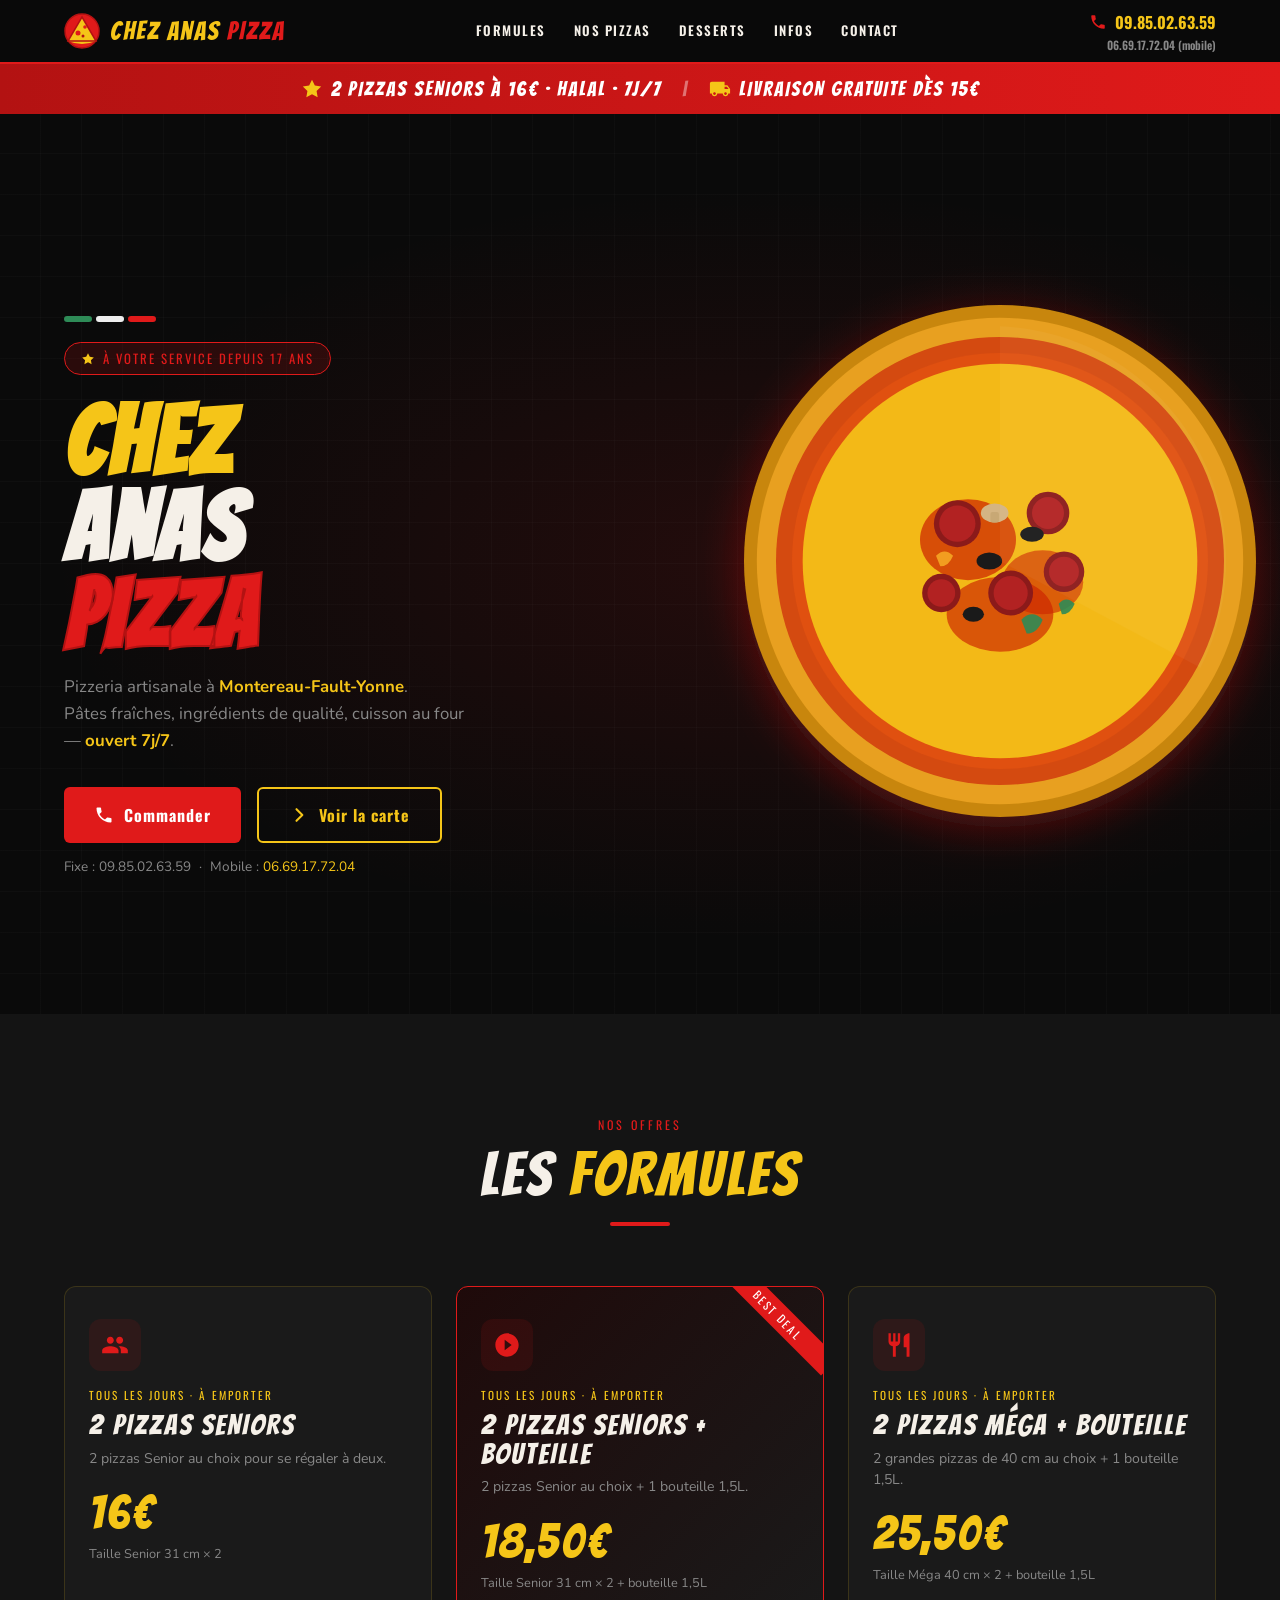
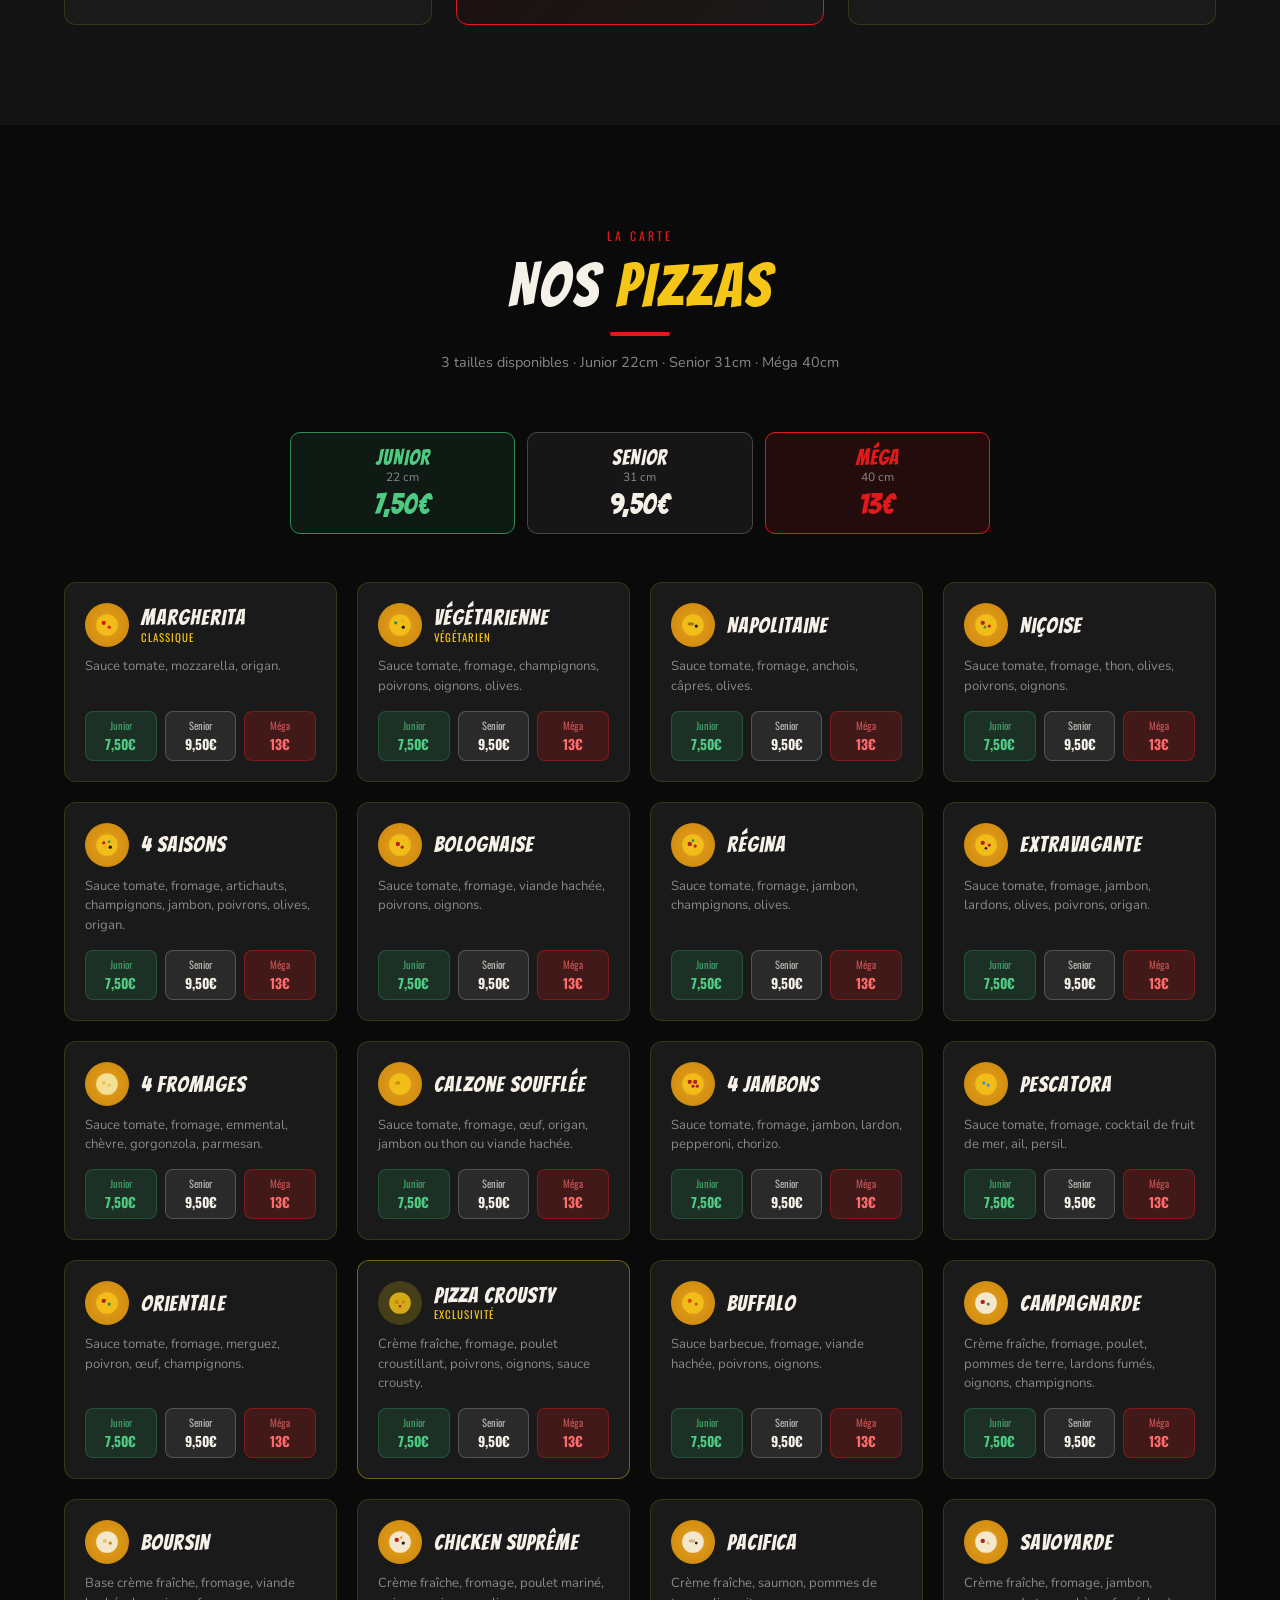
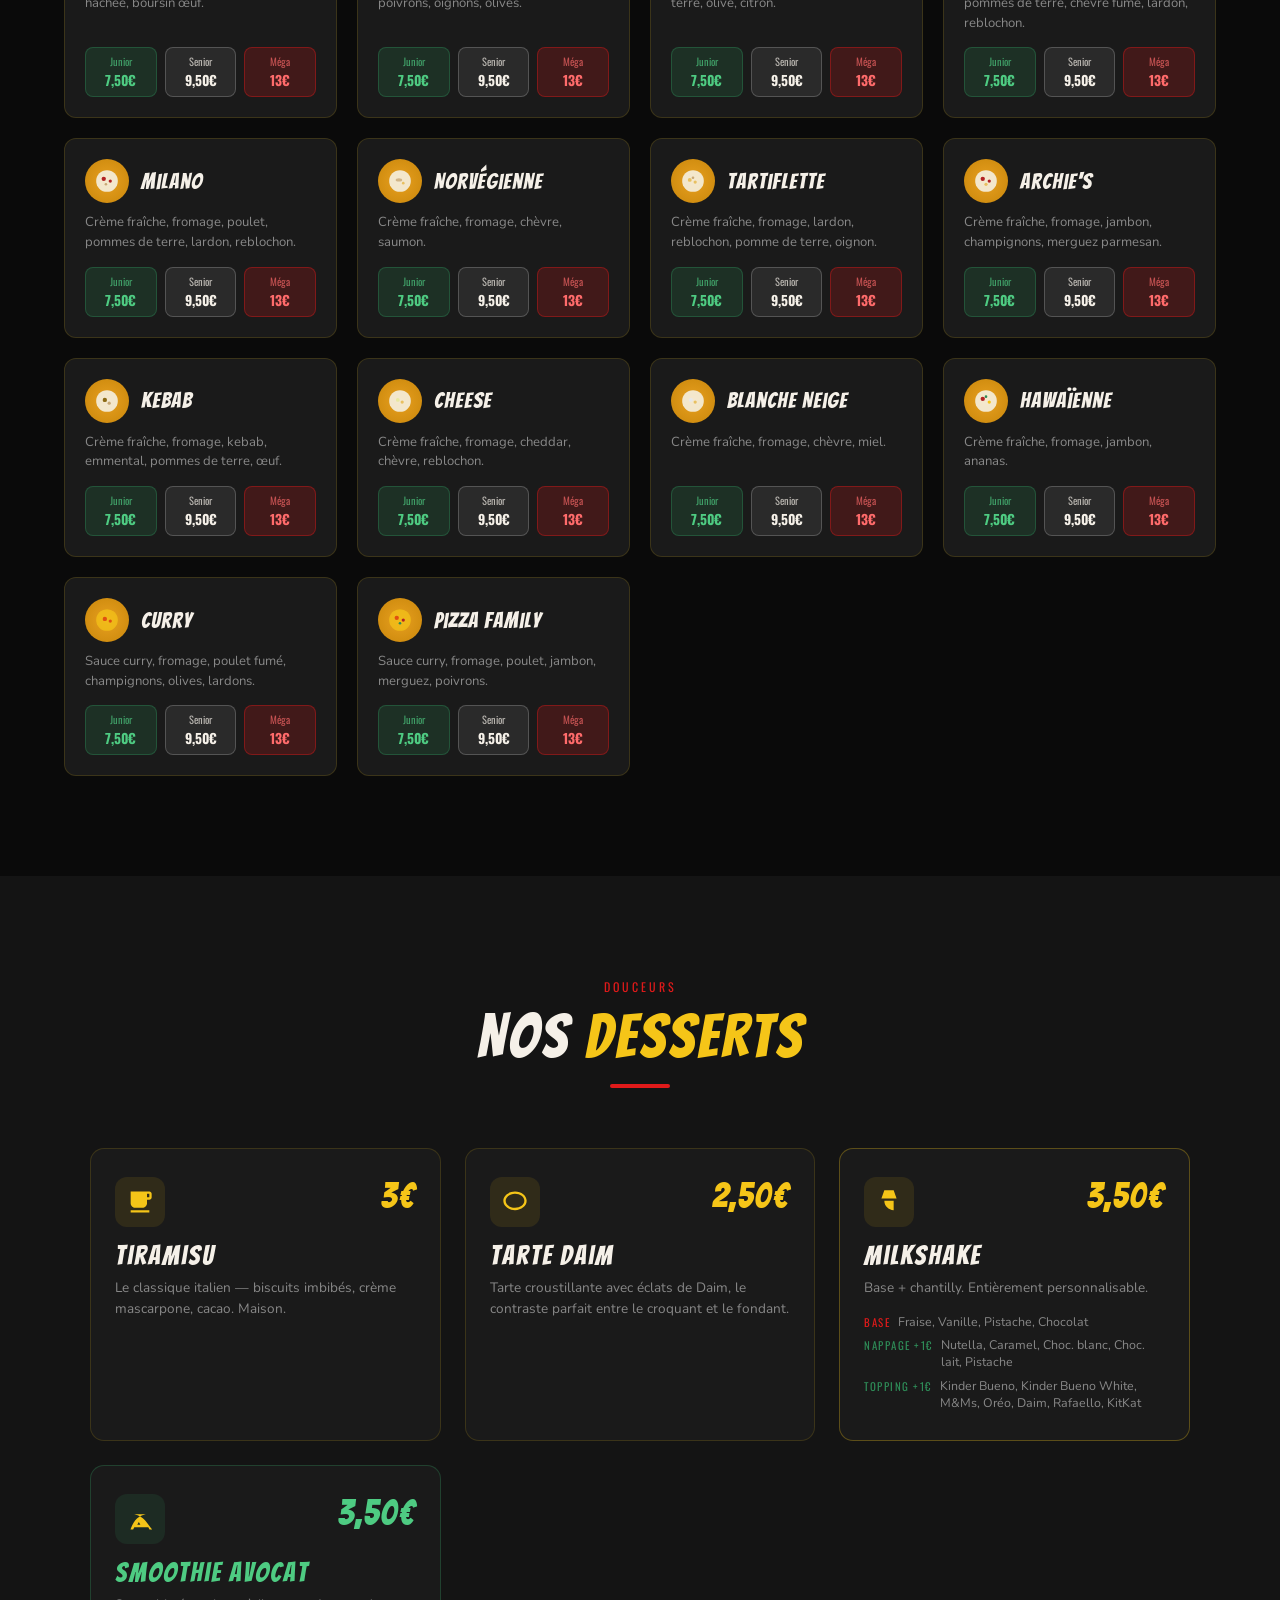
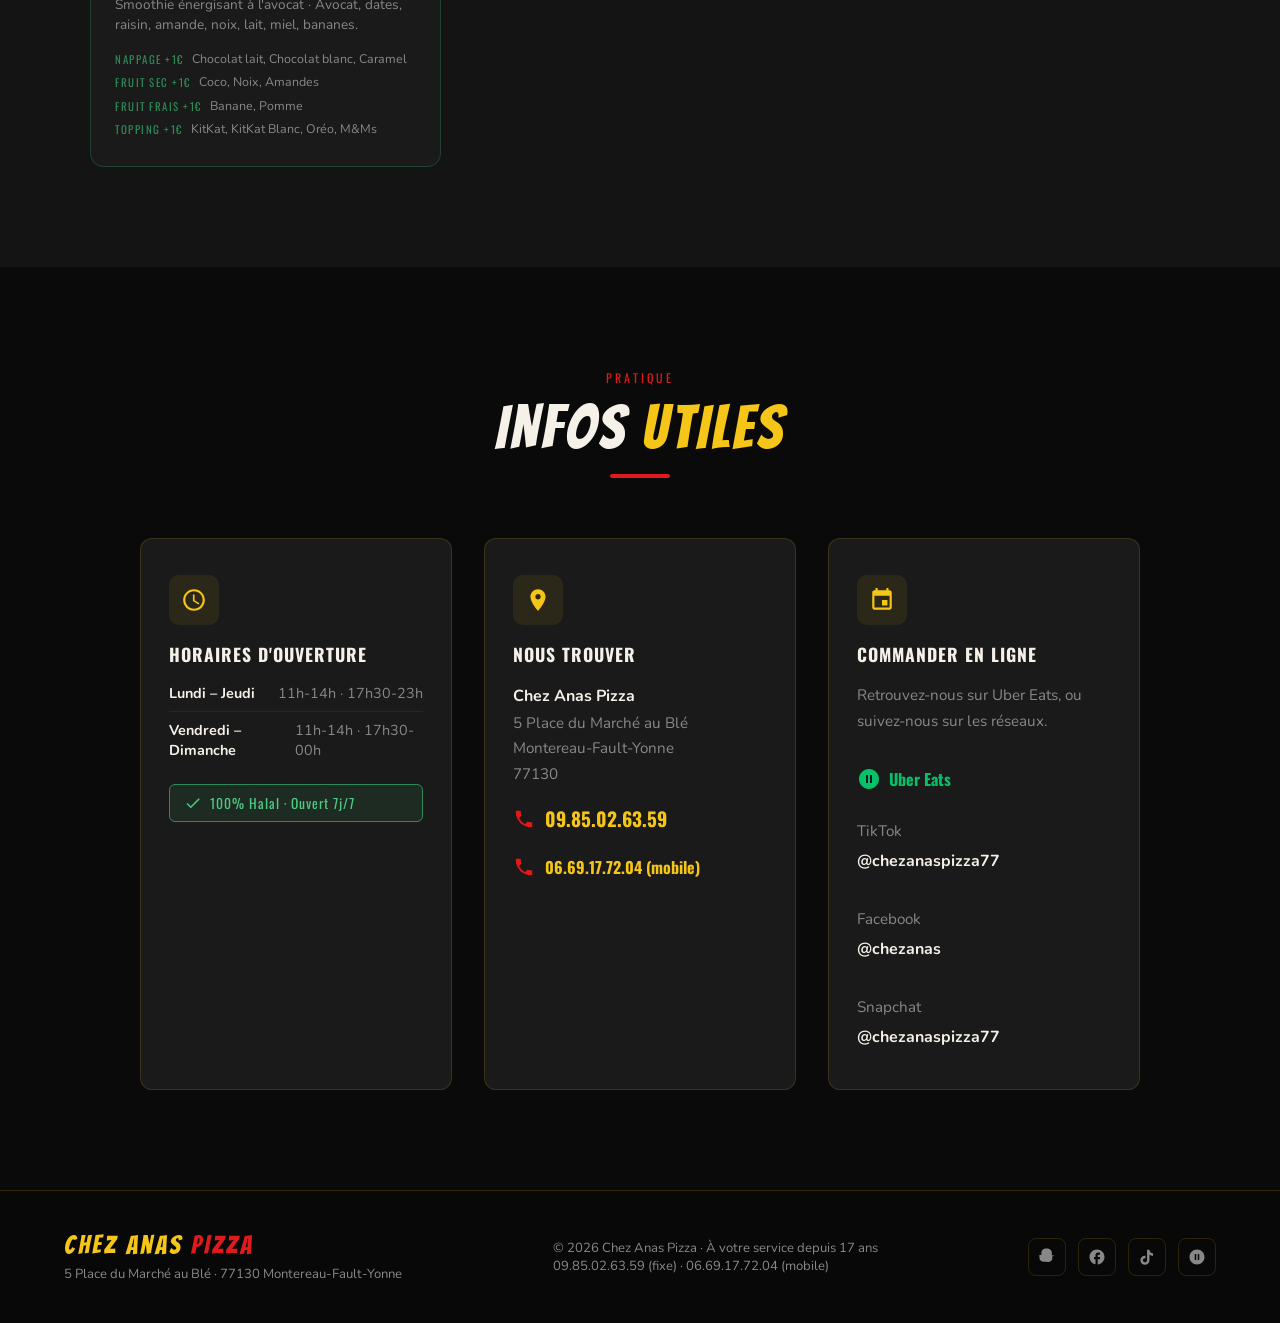
==== commit 5642a615: "Change" ====
--- a/index.html
+++ b/index.html
@@ -22,6 +22,8 @@
   * { margin: 0; padding: 0; box-sizing: border-box; }
   html { scroll-behavior: smooth; }
   body { background: var(--black); color: var(--white); font-family: 'Nunito', sans-serif; overflow-x: hidden; }
+
+  /* NAV */
   nav {
     position: fixed; top: 0; left: 0; right: 0; z-index: 100;
     background: rgba(10,10,10,0.97);
@@ -41,12 +43,17 @@
     font-size: 0.82rem; letter-spacing: 1.5px; text-transform: uppercase; transition: color .2s;
   }
   nav ul li a:hover { color: var(--yellow); }
+  .nav-phones { display: flex; flex-direction: column; align-items: flex-end; gap: 2px; }
   .nav-phone {
     display: flex; align-items: center; gap: 8px;
     font-family: 'Oswald', sans-serif; font-weight: 700; font-size: 1rem;
     color: var(--yellow); text-decoration: none;
   }
   .nav-phone svg { width: 18px; height: 18px; fill: var(--red); }
+  .nav-phone-mobile { font-family: 'Oswald', sans-serif; font-weight: 600; font-size: 0.72rem; color: var(--gray); text-decoration: none; }
+  .nav-phone-mobile:hover { color: var(--yellow); }
+
+  /* PROMO BANNER */
   .promo-banner {
     background: linear-gradient(90deg, var(--red-dark), var(--red));
     padding: 14px 5%;
@@ -57,6 +64,8 @@
     display: flex; align-items: center; gap: 8px;
   }
   .promo-banner span svg { width: 22px; height: 22px; fill: var(--yellow); }
+
+  /* HERO */
   .hero {
     min-height: 100vh; display: flex; align-items: center;
     padding: 64px 5% 0; position: relative; overflow: hidden;
@@ -112,12 +121,16 @@
   .flag-ribbon .f-green { background: var(--green); }
   .flag-ribbon .f-white { background: #eee; }
   .flag-ribbon .f-red { background: var(--red); }
+
+  /* SECTION GENERIC */
   section { padding: 100px 5%; }
   .section-header { text-align: center; margin-bottom: 60px; }
   .section-tag { display: inline-block; font-family: 'Oswald', sans-serif; font-size: 0.75rem; letter-spacing: 3px; text-transform: uppercase; color: var(--red); margin-bottom: 12px; }
   .section-title { font-family: 'Bangers', cursive; font-size: clamp(2.5rem, 5vw, 3.8rem); letter-spacing: 3px; color: var(--white); line-height: 1; }
   .section-title span { color: var(--yellow); }
   .section-divider { width: 60px; height: 4px; background: var(--red); margin: 16px auto 0; border-radius: 2px; }
+
+  /* FORMULES */
   #formules { background: var(--dark); }
   .formules-grid { display: grid; grid-template-columns: repeat(auto-fit, minmax(260px, 1fr)); gap: 24px; max-width: 1200px; margin: 0 auto; }
   .formule-card {
@@ -141,7 +154,11 @@
   .formule-price { font-family: 'Bangers', cursive; font-size: 3rem; color: var(--yellow); letter-spacing: 2px; line-height: 1; }
   .formule-price small { font-size: 1.2rem; color: var(--gray); font-family: 'Nunito', sans-serif; font-weight: 600; }
   .formule-detail { margin-top: 8px; font-size: 0.8rem; color: var(--gray); }
+
+  /* PIZZAS MENU */
   #pizzas { background: var(--black); }
+
+  /* Taille tabs */
   .taille-tabs { display: flex; gap: 12px; justify-content: center; margin-bottom: 48px; flex-wrap: wrap; }
   .taille-tab {
     padding: 10px 28px; border-radius: 50px; cursor: pointer; border: none;
@@ -154,6 +171,7 @@
   .taille-tab.active.junior { background: var(--green); color: white; }
   .taille-tab.active.senior { background: rgba(255,255,255,0.9); color: var(--black); }
   .taille-tab.active.mega { background: var(--red); color: white; }
+
   .pizzas-grid {
     display: grid; grid-template-columns: repeat(auto-fill, minmax(260px, 1fr));
     gap: 20px; max-width: 1300px; margin: 0 auto;
@@ -183,6 +201,8 @@
   .price-pill.s { background: rgba(255,255,255,0.07); color: var(--white); border: 1px solid rgba(255,255,255,0.2); }
   .price-pill.m { background: rgba(224,26,26,0.2); color: #ff6b6b; border: 1px solid rgba(224,26,26,0.4); }
   .price-pill span { display: block; font-size: 0.65rem; font-weight: 400; opacity: 0.7; margin-bottom: 1px; }
+
+  /* DESSERTS */
   #desserts { background: var(--dark); }
   .desserts-grid { display: grid; grid-template-columns: repeat(auto-fill, minmax(280px, 1fr)); gap: 24px; max-width: 1100px; margin: 0 auto; }
   .dessert-card {
@@ -205,6 +225,8 @@
   }
   .option-label.plus { color: var(--green); }
   .option-values { font-size: 0.78rem; color: var(--gray); line-height: 1.4; }
+
+  /* INFOS */
   #infos { background: var(--black); }
   .infos-grid { display: grid; grid-template-columns: repeat(auto-fit, minmax(300px, 1fr)); gap: 32px; max-width: 1000px; margin: 0 auto; }
   .info-card { background: var(--card-bg); border: 1px solid var(--border); border-radius: 12px; padding: 36px 28px; display: flex; flex-direction: column; gap: 16px; }
@@ -215,11 +237,15 @@
   .horaires-list li { display: flex; justify-content: space-between; font-size: 0.9rem; color: var(--gray); padding-bottom: 8px; border-bottom: 1px solid rgba(255,255,255,0.06); }
   .horaires-list li:last-child { border: none; }
   .horaires-list li strong { color: var(--white); }
+  .delivery-badge { display: inline-flex; align-items: center; gap: 8px; background: rgba(46,139,87,0.15); border: 1px solid var(--green); color: #4ecb82; border-radius: 6px; padding: 8px 14px; font-family: 'Oswald', sans-serif; font-size: 0.85rem; letter-spacing: 1px; }
+  .delivery-badge svg { width: 18px; height: 18px; fill: #4ecb82; }
   .address-text { font-size: 0.95rem; color: var(--gray); line-height: 1.7; }
   .address-text strong { color: var(--white); display: block; font-size: 1rem; }
   .phone-link { display: flex; align-items: center; gap: 10px; text-decoration: none; color: var(--yellow); font-family: 'Oswald', sans-serif; font-size: 1.2rem; font-weight: 700; transition: opacity .2s; }
   .phone-link:hover { opacity: 0.8; }
   .phone-link svg { width: 22px; height: 22px; fill: var(--red); }
+
+  /* FOOTER */
   footer { background: #080808; border-top: 1px solid var(--border); padding: 40px 5%; display: flex; align-items: center; justify-content: space-between; flex-wrap: wrap; gap: 16px; }
   .footer-logo { font-family: 'Bangers', cursive; font-size: 1.6rem; letter-spacing: 3px; color: var(--yellow); }
   .footer-logo em { color: var(--red); font-style: normal; }
@@ -229,12 +255,15 @@
   .footer-social a:hover { border-color: var(--yellow); background: rgba(245,197,24,0.08); }
   .footer-social svg { width: 18px; height: 18px; fill: var(--gray); }
   .footer-social a:hover svg { fill: var(--yellow); }
+
+  /* ANIMATIONS */
   @keyframes fadeUp { from { opacity: 0; transform: translateY(30px); } to { opacity: 1; transform: translateY(0); } }
   @keyframes floatIn { from { opacity: 0; transform: translateY(-50%) translateX(60px); } to { opacity: 1; transform: translateY(-50%) translateX(0); } }
   @keyframes spin { from { transform: rotate(0deg); } to { transform: rotate(360deg); } }
   .pizza-spin { animation: spin 18s linear infinite; transform-origin: center; }
   .reveal { opacity: 0; transform: translateY(20px); transition: opacity .6s, transform .6s; }
   .reveal.visible { opacity: 1; transform: none; }
+
   @media (max-width: 768px) {
     nav ul { display: none; }
     .hero-visual { display: none; }
@@ -245,6 +274,7 @@
 </head>
 <body>
 
+<!-- NAV -->
 <nav>
   <div class="nav-logo">
     <svg viewBox="0 0 36 36" fill="none" xmlns="http://www.w3.org/2000/svg">
@@ -264,19 +294,29 @@
     <li><a href="#infos">Infos</a></li>
     <li><a href="#contact">Contact</a></li>
   </ul>
-  <a href="tel:0985026359" class="nav-phone">
-    <svg viewBox="0 0 24 24"><path d="M6.6 10.8c1.4 2.8 3.8 5.1 6.6 6.6l2.2-2.2c.3-.3.7-.4 1-.2 1.1.4 2.3.6 3.6.6.6 0 1 .4 1 1V20c0 .6-.4 1-1 1-9.4 0-17-7.6-17-17 0-.6.4-1 1-1h3.5c.6 0 1 .4 1 1 0 1.3.2 2.5.6 3.6.1.3 0 .7-.2 1L6.6 10.8z"/></svg>
-    09.85.02.63.59
-  </a>
+  <div class="nav-phones">
+    <a href="tel:0985026359" class="nav-phone">
+      <svg viewBox="0 0 24 24"><path d="M6.6 10.8c1.4 2.8 3.8 5.1 6.6 6.6l2.2-2.2c.3-.3.7-.4 1-.2 1.1.4 2.3.6 3.6.6.6 0 1 .4 1 1V20c0 .6-.4 1-1 1-9.4 0-17-7.6-17-17 0-.6.4-1 1-1h3.5c.6 0 1 .4 1 1 0 1.3.2 2.5.6 3.6.1.3 0 .7-.2 1L6.6 10.8z"/></svg>
+      09.85.02.63.59
+    </a>
+    <a href="tel:0669177204" class="nav-phone-mobile">06.69.17.72.04 (mobile)</a>
+  </div>
 </nav>
 
+<!-- PROMO BANNER -->
 <div class="promo-banner" style="margin-top:64px;">
   <span>
     <svg viewBox="0 0 24 24"><path d="M12 2l3.09 6.26L22 9.27l-5 4.87 1.18 6.88L12 17.77l-6.18 3.25L7 14.14 2 9.27l6.91-1.01L12 2z"/></svg>
-    1 PIZZA ACHETÉE = 1 PIZZA OFFERTE
+2 PIZZAS SENIORS À 16€ · HALAL · 7J/7
+  </span>
+  <span style="color: rgba(255,255,255,0.4);">|</span>
+  <span>
+    <svg viewBox="0 0 24 24"><path d="M20 8h-3V4H3c-1.1 0-2 .9-2 2v11h2c0 1.66 1.34 3 3 3s3-1.34 3-3h6c0 1.66 1.34 3 3 3s3-1.34 3-3h2v-5l-3-4zM6 18.5c-.83 0-1.5-.67-1.5-1.5s.67-1.5 1.5-1.5 1.5.67 1.5 1.5-.67 1.5-1.5 1.5zm13.5-9l1.96 2.5H17V9.5h2.5zm-1.5 9c-.83 0-1.5-.67-1.5-1.5s.67-1.5 1.5-1.5 1.5.67 1.5 1.5-.67 1.5-1.5 1.5z"/></svg>
+    LIVRAISON GRATUITE DÈS 15€
   </span>
 </div>
 
+<!-- HERO -->
 <section class="hero" id="accueil">
   <div class="hero-content">
     <div class="flag-ribbon">
@@ -302,6 +342,7 @@
         Voir la carte
       </a>
     </div>
+    <p style="margin-top:14px;font-size:0.85rem;color:var(--gray);">Fixe : 09.85.02.63.59 &nbsp;·&nbsp; Mobile : <a href="tel:0669177204" style="color:var(--yellow);text-decoration:none;">06.69.17.72.04</a></p>
   </div>
   <div class="hero-visual">
     <svg viewBox="0 0 600 600" xmlns="http://www.w3.org/2000/svg">
@@ -341,6 +382,7 @@
   </div>
 </section>
 
+<!-- FORMULES -->
 <section id="formules">
   <div class="section-header reveal">
     <div class="section-tag">Nos offres</div>
@@ -348,49 +390,41 @@
     <div class="section-divider"></div>
   </div>
   <div class="formules-grid">
-    <div class="formule-card featured reveal">
-      <div class="formule-icon"><svg viewBox="0 0 24 24"><path d="M12 2C6.48 2 2 6.48 2 12s4.48 10 10 10 10-4.48 10-10S17.52 2 12 2zm-2 14.5v-9l6 4.5-6 4.5z"/></svg></div>
-      <div class="formule-tag">Tous les jours</div>
-      <div class="formule-name">2 PIZZAS MÉGA</div>
-      <div class="formule-desc">2 grandes pizzas de 40 cm au choix.</div>
-      <div class="formule-price">23€</div>
-      <div class="formule-detail">Taille Méga 40 cm</div>
-    </div>
-    <div class="formule-card reveal">
-      <div class="formule-icon"><svg viewBox="0 0 24 24"><path d="M12 3L1 9l4 2.18V16c0 1.1.9 2 2 2h10c1.1 0 2-.9 2-2v-4.82L21 9 12 3zm6 13H6v-3.82l6 3.28 6-3.28V16z"/></svg></div>
-      <div class="formule-tag">Tous les jours jusqu'à 22h</div>
-      <div class="formule-name">MENU ÉTUDIANT</div>
-      <div class="formule-desc">1 pizza Senior + 1 boisson 33cl. Le combo parfait à petit prix.</div>
-      <div class="formule-price">7€</div>
-      <div class="formule-detail">Pizza Senior 31 cm + boisson 33cl</div>
-    </div>
+
+    <!-- 2 Pizzas Seniors -->
     <div class="formule-card reveal">
       <div class="formule-icon"><svg viewBox="0 0 24 24"><path d="M16 11c1.66 0 2.99-1.34 2.99-3S17.66 5 16 5c-1.66 0-3 1.34-3 3s1.34 3 3 3zm-8 0c1.66 0 2.99-1.34 2.99-3S9.66 5 8 5C6.34 5 5 6.34 5 8s1.34 3 3 3zm0 2c-2.33 0-7 1.17-7 3.5V19h14v-2.5c0-2.33-4.67-3.5-7-3.5zm8 0c-.29 0-.62.02-.97.05 1.16.84 1.97 1.97 1.97 3.45V19h6v-2.5c0-2.33-4.67-3.5-7-3.5z"/></svg></div>
-      <div class="formule-tag">Tous les jours</div>
-      <div class="formule-name">2 PIZZAS SENIOR</div>
+      <div class="formule-tag">Tous les jours · à emporter</div>
+      <div class="formule-name">2 PIZZAS SENIORS</div>
       <div class="formule-desc">2 pizzas Senior au choix pour se régaler à deux.</div>
       <div class="formule-price">16€</div>
       <div class="formule-detail">Taille Senior 31 cm × 2</div>
     </div>
-    <div class="formule-card reveal">
-      <div class="formule-icon"><svg viewBox="0 0 24 24"><path d="M19 3H5c-1.1 0-2 .9-2 2v14c0 1.1.9 2 2 2h14c1.1 0 2-.9 2-2V5c0-1.1-.9-2-2-2zm-7 14l-5-5 1.41-1.41L12 14.17l7.59-7.59L21 8l-9 9z"/></svg></div>
-      <div class="formule-tag">Tous les lundis</div>
-      <div class="formule-name">FORMULE DU LUNDI</div>
-      <div class="formule-desc">La pizza Senior de votre choix à prix cassé pour bien commencer la semaine.</div>
-      <div class="formule-price">7€</div>
-      <div class="formule-detail">Taille Senior 31 cm</div>
-    </div>
+
+    <!-- 2 Pizzas Seniors + bouteille -->
+    <div class="formule-card featured reveal">
+      <div class="formule-icon"><svg viewBox="0 0 24 24"><path d="M12 2C6.48 2 2 6.48 2 12s4.48 10 10 10 10-4.48 10-10S17.52 2 12 2zm-2 14.5v-9l6 4.5-6 4.5z"/></svg></div>
+      <div class="formule-tag">Tous les jours · à emporter</div>
+      <div class="formule-name">2 PIZZAS SENIORS + BOUTEILLE</div>
+      <div class="formule-desc">2 pizzas Senior au choix + 1 bouteille 1,5L.</div>
+      <div class="formule-price">18,50€</div>
+      <div class="formule-detail">Taille Senior 31 cm × 2 + bouteille 1,5L</div>
+    </div>
+
+    <!-- 2 Pizzas Méga + bouteille -->
     <div class="formule-card reveal">
       <div class="formule-icon"><svg viewBox="0 0 24 24"><path d="M11 9H9V2H7v7H5V2H3v7c0 2.12 1.66 3.84 3.75 3.97V22h2.5v-9.03C11.34 12.84 13 11.12 13 9V2h-2v7zm5-3v8h2.5v8H21V2c-2.76 0-5 2.24-5 4z"/></svg></div>
-      <div class="formule-tag">Au choix · avec livraison</div>
-      <div class="formule-name">3 PIZZAS</div>
-      <div class="formule-desc">3 pizzas Senior au choix livrées chez vous. La formule familiale par excellence.</div>
-      <div class="formule-price">30€</div>
-      <div class="formule-detail">Taille Senior 31 cm × 3 · livraison incluse</div>
-    </div>
+      <div class="formule-tag">Tous les jours · à emporter</div>
+      <div class="formule-name">2 PIZZAS MÉGA + BOUTEILLE</div>
+      <div class="formule-desc">2 grandes pizzas de 40 cm au choix + 1 bouteille 1,5L.</div>
+      <div class="formule-price">25,50€</div>
+      <div class="formule-detail">Taille Méga 40 cm × 2 + bouteille 1,5L</div>
+    </div>
+
   </div>
 </section>
 
+<!-- PIZZAS -->
 <section id="pizzas">
   <div class="section-header reveal">
     <div class="section-tag">La carte</div>
@@ -398,6 +432,7 @@
     <div class="section-divider"></div>
     <p style="color:var(--gray);margin-top:16px;font-size:0.9rem;">3 tailles disponibles · Junior 22cm · Senior 31cm · Méga 40cm</p>
   </div>
+
   <div class="formules-grid reveal" style="max-width:700px;margin:0 auto 48px;grid-template-columns:repeat(3,1fr);gap:12px;">
     <div style="background:rgba(46,139,87,0.12);border:1px solid var(--green);border-radius:10px;padding:14px;text-align:center;">
       <div style="font-family:'Bangers',cursive;font-size:1.3rem;color:#4ecb82;letter-spacing:1px;">JUNIOR</div>
@@ -415,7 +450,10 @@
       <div style="font-family:'Bangers',cursive;font-size:1.8rem;color:var(--red);margin-top:4px;">13€</div>
     </div>
   </div>
+
   <div class="pizzas-grid">
+
+    <!-- Classiques -->
     <div class="pizza-card reveal">
       <div class="pizza-card-header">
         <div class="pizza-icon"><svg viewBox="0 0 24 24" fill="#e01a1a"><circle cx="12" cy="12" r="10" fill="#f5c518" opacity="0.8"/><circle cx="9" cy="10" r="2" fill="#e01a1a"/><circle cx="14" cy="14" r="1.5" fill="#e01a1a"/></svg></div>
@@ -428,6 +466,7 @@
         <div class="price-pill m"><span>Méga</span>13€</div>
       </div>
     </div>
+
     <div class="pizza-card reveal">
       <div class="pizza-card-header">
         <div class="pizza-icon"><svg viewBox="0 0 24 24"><circle cx="12" cy="12" r="10" fill="#f5c518" opacity="0.8"/><circle cx="8" cy="10" r="1.5" fill="#2e8b57"/><circle cx="14" cy="8" r="1.5" fill="#f5a623"/><circle cx="15" cy="14" r="1.5" fill="#1a1a1a"/></svg></div>
@@ -440,6 +479,7 @@
         <div class="price-pill m"><span>Méga</span>13€</div>
       </div>
     </div>
+
     <div class="pizza-card reveal">
       <div class="pizza-card-header">
         <div class="pizza-icon"><svg viewBox="0 0 24 24"><circle cx="12" cy="12" r="10" fill="#f5c518" opacity="0.8"/><ellipse cx="10" cy="11" rx="3" ry="1.5" fill="#8b6914" opacity="0.8"/><circle cx="15" cy="13" r="1.5" fill="#1a1a1a"/></svg></div>
@@ -452,6 +492,7 @@
         <div class="price-pill m"><span>Méga</span>13€</div>
       </div>
     </div>
+
     <div class="pizza-card reveal">
       <div class="pizza-card-header">
         <div class="pizza-icon"><svg viewBox="0 0 24 24"><circle cx="12" cy="12" r="10" fill="#f5c518" opacity="0.8"/><circle cx="9" cy="10" r="2" fill="#b22222"/><circle cx="15" cy="13" r="1.5" fill="#b22222"/><circle cx="11" cy="14" r="1.2" fill="#2e8b57"/></svg></div>
@@ -464,6 +505,7 @@
         <div class="price-pill m"><span>Méga</span>13€</div>
       </div>
     </div>
+
     <div class="pizza-card reveal">
       <div class="pizza-card-header">
         <div class="pizza-icon"><svg viewBox="0 0 24 24"><circle cx="12" cy="12" r="10" fill="#f5c518" opacity="0.8"/><circle cx="9" cy="10" r="1.5" fill="#b22222"/><circle cx="14" cy="9" r="1.2" fill="#2e8b57"/><circle cx="15" cy="14" r="1.5" fill="#1a1a1a"/><circle cx="10" cy="14" r="1.2" fill="#f5a623"/></svg></div>
@@ -476,6 +518,7 @@
         <div class="price-pill m"><span>Méga</span>13€</div>
       </div>
     </div>
+
     <div class="pizza-card reveal">
       <div class="pizza-card-header">
         <div class="pizza-icon"><svg viewBox="0 0 24 24"><circle cx="12" cy="12" r="10" fill="#f5c518" opacity="0.8"/><circle cx="10" cy="11" r="2" fill="#b22222"/><circle cx="14" cy="14" r="1.5" fill="#b22222"/></svg></div>
@@ -488,6 +531,7 @@
         <div class="price-pill m"><span>Méga</span>13€</div>
       </div>
     </div>
+
     <div class="pizza-card reveal">
       <div class="pizza-card-header">
         <div class="pizza-icon"><svg viewBox="0 0 24 24"><circle cx="12" cy="12" r="10" fill="#f5c518" opacity="0.8"/><circle cx="9" cy="11" r="2" fill="#b22222"/><circle cx="14" cy="13" r="1.5" fill="#b22222"/><circle cx="12" cy="8" r="1.2" fill="#2e8b57"/></svg></div>
@@ -500,6 +544,7 @@
         <div class="price-pill m"><span>Méga</span>13€</div>
       </div>
     </div>
+
     <div class="pizza-card reveal">
       <div class="pizza-card-header">
         <div class="pizza-icon"><svg viewBox="0 0 24 24"><circle cx="12" cy="12" r="10" fill="#f5c518" opacity="0.8"/><circle cx="9" cy="10" r="2" fill="#b22222"/><circle cx="15" cy="12" r="1.5" fill="#b22222"/><circle cx="12" cy="15" r="1.2" fill="#1a1a1a"/></svg></div>
@@ -512,6 +557,476 @@
         <div class="price-pill m"><span>Méga</span>13€</div>
       </div>
     </div>
-    <div class="pizza-card reveal">
-      <div class="pizza-card-header">
-        <div class="pizza-icon"><svg viewBox="0 0 24 24"><circle cx="12" cy="12" r="10" fill="#f5e8a0" opacity="0.9"/><circle cx="9" cy="11" r="1.8"
+
+    <div class="pizza-card reveal">
+      <div class="pizza-card-header">
+        <div class="pizza-icon"><svg viewBox="0 0 24 24"><circle cx="12" cy="12" r="10" fill="#f5e8a0" opacity="0.9"/><circle cx="9" cy="11" r="1.8" fill="#e8c060"/><circle cx="14" cy="13" r="1.5" fill="#e8c060"/></svg></div>
+        <div><div class="pizza-name">4 Fromages</div></div>
+      </div>
+      <div class="pizza-desc">Sauce tomate, fromage, emmental, chèvre, gorgonzola, parmesan.</div>
+      <div class="pizza-prices">
+        <div class="price-pill j"><span>Junior</span>7,50€</div>
+        <div class="price-pill s"><span>Senior</span>9,50€</div>
+        <div class="price-pill m"><span>Méga</span>13€</div>
+      </div>
+    </div>
+
+    <div class="pizza-card reveal">
+      <div class="pizza-card-header">
+        <div class="pizza-icon"><svg viewBox="0 0 24 24"><circle cx="12" cy="12" r="10" fill="#f5c518" opacity="0.8"/><ellipse cx="10" cy="11" rx="2.5" ry="1.5" fill="#c8860a" opacity="0.9"/></svg></div>
+        <div><div class="pizza-name">Calzone Soufflée</div></div>
+      </div>
+      <div class="pizza-desc">Sauce tomate, fromage, œuf, origan, jambon ou thon ou viande hachée.</div>
+      <div class="pizza-prices">
+        <div class="price-pill j"><span>Junior</span>7,50€</div>
+        <div class="price-pill s"><span>Senior</span>9,50€</div>
+        <div class="price-pill m"><span>Méga</span>13€</div>
+      </div>
+    </div>
+
+    <div class="pizza-card reveal">
+      <div class="pizza-card-header">
+        <div class="pizza-icon"><svg viewBox="0 0 24 24"><circle cx="12" cy="12" r="10" fill="#f5c518" opacity="0.8"/><circle cx="9" cy="10" r="2" fill="#b22222"/><circle cx="14" cy="10" r="2" fill="#b22222"/><circle cx="12" cy="14" r="1.5" fill="#b22222"/><circle cx="16" cy="14" r="1.5" fill="#b22222"/></svg></div>
+        <div><div class="pizza-name">4 Jambons</div></div>
+      </div>
+      <div class="pizza-desc">Sauce tomate, fromage, jambon, lardon, pepperoni, chorizo.</div>
+      <div class="pizza-prices">
+        <div class="price-pill j"><span>Junior</span>7,50€</div>
+        <div class="price-pill s"><span>Senior</span>9,50€</div>
+        <div class="price-pill m"><span>Méga</span>13€</div>
+      </div>
+    </div>
+
+    <div class="pizza-card reveal">
+      <div class="pizza-card-header">
+        <div class="pizza-icon"><svg viewBox="0 0 24 24"><circle cx="12" cy="12" r="10" fill="#f5c518" opacity="0.8"/><circle cx="10" cy="11" r="1.5" fill="#4a90c4"/><circle cx="14" cy="13" r="1.5" fill="#4a90c4"/></svg></div>
+        <div><div class="pizza-name">Pescatora</div></div>
+      </div>
+      <div class="pizza-desc">Sauce tomate, fromage, cocktail de fruit de mer, ail, persil.</div>
+      <div class="pizza-prices">
+        <div class="price-pill j"><span>Junior</span>7,50€</div>
+        <div class="price-pill s"><span>Senior</span>9,50€</div>
+        <div class="price-pill m"><span>Méga</span>13€</div>
+      </div>
+    </div>
+
+    <div class="pizza-card reveal">
+      <div class="pizza-card-header">
+        <div class="pizza-icon"><svg viewBox="0 0 24 24"><circle cx="12" cy="12" r="10" fill="#f5c518" opacity="0.8"/><circle cx="9" cy="10" r="2" fill="#b22222"/><circle cx="14" cy="13" r="1.5" fill="#2e8b57"/><circle cx="12" cy="8" r="1.2" fill="#f5a623"/></svg></div>
+        <div><div class="pizza-name">Orientale</div></div>
+      </div>
+      <div class="pizza-desc">Sauce tomate, fromage, merguez, poivron, œuf, champignons.</div>
+      <div class="pizza-prices">
+        <div class="price-pill j"><span>Junior</span>7,50€</div>
+        <div class="price-pill s"><span>Senior</span>9,50€</div>
+        <div class="price-pill m"><span>Méga</span>13€</div>
+      </div>
+    </div>
+
+    <div class="pizza-card reveal" style="border-color: rgba(245,197,24,0.4);">
+      <div class="pizza-card-header">
+        <div class="pizza-icon" style="background: rgba(245,197,24,0.2);"><svg viewBox="0 0 24 24"><circle cx="12" cy="12" r="10" fill="#f5c518" opacity="0.8"/><circle cx="9" cy="11" r="2" fill="#c8860a"/><circle cx="15" cy="11" r="1.5" fill="#c8860a"/><circle cx="12" cy="15" r="1.2" fill="#b22222"/></svg></div>
+        <div><div class="pizza-name">Pizza Crousty</div><div class="pizza-badge" style="color:var(--yellow);">Exclusivité</div></div>
+      </div>
+      <div class="pizza-desc">Crème fraîche, fromage, poulet croustillant, poivrons, oignons, sauce crousty.</div>
+      <div class="pizza-prices">
+        <div class="price-pill j"><span>Junior</span>7,50€</div>
+        <div class="price-pill s"><span>Senior</span>9,50€</div>
+        <div class="price-pill m"><span>Méga</span>13€</div>
+      </div>
+    </div>
+
+    <div class="pizza-card reveal">
+      <div class="pizza-card-header">
+        <div class="pizza-icon"><svg viewBox="0 0 24 24"><circle cx="12" cy="12" r="10" fill="#f5c518" opacity="0.8"/><circle cx="9" cy="10" r="2" fill="#e05010"/><circle cx="15" cy="13" r="1.5" fill="#e05010"/></svg></div>
+        <div><div class="pizza-name">Buffalo</div></div>
+      </div>
+      <div class="pizza-desc">Sauce barbecue, fromage, viande hachée, poivrons, oignons.</div>
+      <div class="pizza-prices">
+        <div class="price-pill j"><span>Junior</span>7,50€</div>
+        <div class="price-pill s"><span>Senior</span>9,50€</div>
+        <div class="price-pill m"><span>Méga</span>13€</div>
+      </div>
+    </div>
+
+    <!-- Crème fraîche -->
+    <div class="pizza-card reveal">
+      <div class="pizza-card-header">
+        <div class="pizza-icon"><svg viewBox="0 0 24 24"><circle cx="12" cy="12" r="10" fill="#f5f0e0" opacity="0.9"/><circle cx="9" cy="11" r="2" fill="#b22222"/><circle cx="14" cy="13" r="1.5" fill="#2e8b57"/></svg></div>
+        <div><div class="pizza-name">Campagnarde</div></div>
+      </div>
+      <div class="pizza-desc">Crème fraîche, fromage, poulet, pommes de terre, lardons fumés, oignons, champignons.</div>
+      <div class="pizza-prices">
+        <div class="price-pill j"><span>Junior</span>7,50€</div>
+        <div class="price-pill s"><span>Senior</span>9,50€</div>
+        <div class="price-pill m"><span>Méga</span>13€</div>
+      </div>
+    </div>
+
+    <div class="pizza-card reveal">
+      <div class="pizza-card-header">
+        <div class="pizza-icon"><svg viewBox="0 0 24 24"><circle cx="12" cy="12" r="10" fill="#f5f0e0" opacity="0.9"/><circle cx="10" cy="11" r="1.8" fill="#e8c060"/><circle cx="15" cy="13" r="1.5" fill="#c8860a"/></svg></div>
+        <div><div class="pizza-name">Boursin</div></div>
+      </div>
+      <div class="pizza-desc">Base crème fraîche, fromage, viande hachée, boursin œuf.</div>
+      <div class="pizza-prices">
+        <div class="price-pill j"><span>Junior</span>7,50€</div>
+        <div class="price-pill s"><span>Senior</span>9,50€</div>
+        <div class="price-pill m"><span>Méga</span>13€</div>
+      </div>
+    </div>
+
+    <div class="pizza-card reveal">
+      <div class="pizza-card-header">
+        <div class="pizza-icon"><svg viewBox="0 0 24 24"><circle cx="12" cy="12" r="10" fill="#f5f0e0" opacity="0.9"/><circle cx="9" cy="10" r="2" fill="#b22222"/><circle cx="15" cy="13" r="1.5" fill="#1a1a1a"/><circle cx="13" cy="8" r="1.2" fill="#f5a623"/></svg></div>
+        <div><div class="pizza-name">Chicken Suprême</div></div>
+      </div>
+      <div class="pizza-desc">Crème fraîche, fromage, poulet mariné, poivrons, oignons, olives.</div>
+      <div class="pizza-prices">
+        <div class="price-pill j"><span>Junior</span>7,50€</div>
+        <div class="price-pill s"><span>Senior</span>9,50€</div>
+        <div class="price-pill m"><span>Méga</span>13€</div>
+      </div>
+    </div>
+
+    <div class="pizza-card reveal">
+      <div class="pizza-card-header">
+        <div class="pizza-icon"><svg viewBox="0 0 24 24"><circle cx="12" cy="12" r="10" fill="#f5f0e0" opacity="0.9"/><ellipse cx="11" cy="11" rx="3" ry="1.5" fill="#c8a875" opacity="0.8"/><circle cx="15" cy="13" r="1.2" fill="#1a1a1a"/></svg></div>
+        <div><div class="pizza-name">Pacifica</div></div>
+      </div>
+      <div class="pizza-desc">Crème fraîche, saumon, pommes de terre, olive, citron.</div>
+      <div class="pizza-prices">
+        <div class="price-pill j"><span>Junior</span>7,50€</div>
+        <div class="price-pill s"><span>Senior</span>9,50€</div>
+        <div class="price-pill m"><span>Méga</span>13€</div>
+      </div>
+    </div>
+
+    <div class="pizza-card reveal">
+      <div class="pizza-card-header">
+        <div class="pizza-icon"><svg viewBox="0 0 24 24"><circle cx="12" cy="12" r="10" fill="#f5f0e0" opacity="0.9"/><circle cx="9" cy="11" r="2" fill="#b22222"/><circle cx="14" cy="13" r="1.5" fill="#e8c060"/></svg></div>
+        <div><div class="pizza-name">Savoyarde</div></div>
+      </div>
+      <div class="pizza-desc">Crème fraîche, fromage, jambon, pommes de terre, chèvre fumé, lardon, reblochon.</div>
+      <div class="pizza-prices">
+        <div class="price-pill j"><span>Junior</span>7,50€</div>
+        <div class="price-pill s"><span>Senior</span>9,50€</div>
+        <div class="price-pill m"><span>Méga</span>13€</div>
+      </div>
+    </div>
+
+    <div class="pizza-card reveal">
+      <div class="pizza-card-header">
+        <div class="pizza-icon"><svg viewBox="0 0 24 24"><circle cx="12" cy="12" r="10" fill="#f5f0e0" opacity="0.9"/><circle cx="9" cy="10" r="2" fill="#b22222"/><circle cx="15" cy="12" r="1.5" fill="#b22222"/><circle cx="11" cy="15" r="1.2" fill="#c8a875"/></svg></div>
+        <div><div class="pizza-name">Milano</div></div>
+      </div>
+      <div class="pizza-desc">Crème fraîche, fromage, poulet, pommes de terre, lardon, reblochon.</div>
+      <div class="pizza-prices">
+        <div class="price-pill j"><span>Junior</span>7,50€</div>
+        <div class="price-pill s"><span>Senior</span>9,50€</div>
+        <div class="price-pill m"><span>Méga</span>13€</div>
+      </div>
+    </div>
+
+    <div class="pizza-card reveal">
+      <div class="pizza-card-header">
+        <div class="pizza-icon"><svg viewBox="0 0 24 24"><circle cx="12" cy="12" r="10" fill="#f5f0e0" opacity="0.9"/><ellipse cx="11" cy="11" rx="3" ry="1.5" fill="#c8a875" opacity="0.8"/><circle cx="15" cy="14" r="1.2" fill="#e8c060"/></svg></div>
+        <div><div class="pizza-name">Norvégienne</div></div>
+      </div>
+      <div class="pizza-desc">Crème fraîche, fromage, chèvre, saumon.</div>
+      <div class="pizza-prices">
+        <div class="price-pill j"><span>Junior</span>7,50€</div>
+        <div class="price-pill s"><span>Senior</span>9,50€</div>
+        <div class="price-pill m"><span>Méga</span>13€</div>
+      </div>
+    </div>
+
+    <div class="pizza-card reveal">
+      <div class="pizza-card-header">
+        <div class="pizza-icon"><svg viewBox="0 0 24 24"><circle cx="12" cy="12" r="10" fill="#f5f0e0" opacity="0.9"/><circle cx="9" cy="11" r="1.8" fill="#e8c060"/><circle cx="14" cy="13" r="1.5" fill="#e8c060"/><circle cx="12" cy="9" r="1.2" fill="#c8a875"/></svg></div>
+        <div><div class="pizza-name">Tartiflette</div></div>
+      </div>
+      <div class="pizza-desc">Crème fraîche, fromage, lardon, reblochon, pomme de terre, oignon.</div>
+      <div class="pizza-prices">
+        <div class="price-pill j"><span>Junior</span>7,50€</div>
+        <div class="price-pill s"><span>Senior</span>9,50€</div>
+        <div class="price-pill m"><span>Méga</span>13€</div>
+      </div>
+    </div>
+
+    <div class="pizza-card reveal">
+      <div class="pizza-card-header">
+        <div class="pizza-icon"><svg viewBox="0 0 24 24"><circle cx="12" cy="12" r="10" fill="#f5f0e0" opacity="0.9"/><circle cx="9" cy="10" r="2" fill="#b22222"/><circle cx="15" cy="12" r="1.5" fill="#b22222"/><circle cx="12" cy="15" r="1.5" fill="#e8c060"/></svg></div>
+        <div><div class="pizza-name">Archie's</div></div>
+      </div>
+      <div class="pizza-desc">Crème fraîche, fromage, jambon, champignons, merguez parmesan.</div>
+      <div class="pizza-prices">
+        <div class="price-pill j"><span>Junior</span>7,50€</div>
+        <div class="price-pill s"><span>Senior</span>9,50€</div>
+        <div class="price-pill m"><span>Méga</span>13€</div>
+      </div>
+    </div>
+
+    <div class="pizza-card reveal">
+      <div class="pizza-card-header">
+        <div class="pizza-icon"><svg viewBox="0 0 24 24"><circle cx="12" cy="12" r="10" fill="#f5f0e0" opacity="0.9"/><circle cx="10" cy="11" r="2" fill="#8b6914"/><circle cx="14" cy="14" r="1.5" fill="#c8a875"/></svg></div>
+        <div><div class="pizza-name">Kebab</div></div>
+      </div>
+      <div class="pizza-desc">Crème fraîche, fromage, kebab, emmental, pommes de terre, œuf.</div>
+      <div class="pizza-prices">
+        <div class="price-pill j"><span>Junior</span>7,50€</div>
+        <div class="price-pill s"><span>Senior</span>9,50€</div>
+        <div class="price-pill m"><span>Méga</span>13€</div>
+      </div>
+    </div>
+
+    <div class="pizza-card reveal">
+      <div class="pizza-card-header">
+        <div class="pizza-icon"><svg viewBox="0 0 24 24"><circle cx="12" cy="12" r="10" fill="#f5f0e0" opacity="0.9"/><circle cx="10" cy="11" r="1.8" fill="#e8e8a0"/><circle cx="14" cy="13" r="1.5" fill="#e8c060"/></svg></div>
+        <div><div class="pizza-name">Cheese</div></div>
+      </div>
+      <div class="pizza-desc">Crème fraîche, fromage, cheddar, chèvre, reblochon.</div>
+      <div class="pizza-prices">
+        <div class="price-pill j"><span>Junior</span>7,50€</div>
+        <div class="price-pill s"><span>Senior</span>9,50€</div>
+        <div class="price-pill m"><span>Méga</span>13€</div>
+      </div>
+    </div>
+
+    <div class="pizza-card reveal">
+      <div class="pizza-card-header">
+        <div class="pizza-icon"><svg viewBox="0 0 24 24"><circle cx="12" cy="12" r="10" fill="#f5f0e0" opacity="0.9"/><circle cx="10" cy="11" r="1.8" fill="#e8e8e8"/><circle cx="14" cy="13" r="1.5" fill="#e8c060"/></svg></div>
+        <div><div class="pizza-name">Blanche Neige</div></div>
+      </div>
+      <div class="pizza-desc">Crème fraîche, fromage, chèvre, miel.</div>
+      <div class="pizza-prices">
+        <div class="price-pill j"><span>Junior</span>7,50€</div>
+        <div class="price-pill s"><span>Senior</span>9,50€</div>
+        <div class="price-pill m"><span>Méga</span>13€</div>
+      </div>
+    </div>
+
+    <div class="pizza-card reveal">
+      <div class="pizza-card-header">
+        <div class="pizza-icon"><svg viewBox="0 0 24 24"><circle cx="12" cy="12" r="10" fill="#f5f0e0" opacity="0.9"/><circle cx="9" cy="10" r="2" fill="#b22222"/><circle cx="15" cy="13" r="1.5" fill="#f5c518"/><circle cx="12" cy="8" r="1.2" fill="#2e8b57"/></svg></div>
+        <div><div class="pizza-name">Hawaïenne</div></div>
+      </div>
+      <div class="pizza-desc">Crème fraîche, fromage, jambon, ananas.</div>
+      <div class="pizza-prices">
+        <div class="price-pill j"><span>Junior</span>7,50€</div>
+        <div class="price-pill s"><span>Senior</span>9,50€</div>
+        <div class="price-pill m"><span>Méga</span>13€</div>
+      </div>
+    </div>
+
+    <div class="pizza-card reveal">
+      <div class="pizza-card-header">
+        <div class="pizza-icon"><svg viewBox="0 0 24 24"><circle cx="12" cy="12" r="10" fill="#f5c518" opacity="0.7"/><circle cx="10" cy="11" r="2" fill="#e05010"/><circle cx="15" cy="13" r="1.5" fill="#e05010"/></svg></div>
+        <div><div class="pizza-name">Curry</div></div>
+      </div>
+      <div class="pizza-desc">Sauce curry, fromage, poulet fumé, champignons, olives, lardons.</div>
+      <div class="pizza-prices">
+        <div class="price-pill j"><span>Junior</span>7,50€</div>
+        <div class="price-pill s"><span>Senior</span>9,50€</div>
+        <div class="price-pill m"><span>Méga</span>13€</div>
+      </div>
+    </div>
+
+    <div class="pizza-card reveal">
+      <div class="pizza-card-header">
+        <div class="pizza-icon"><svg viewBox="0 0 24 24"><circle cx="12" cy="12" r="10" fill="#f5c518" opacity="0.7"/><circle cx="9" cy="10" r="2" fill="#e05010"/><circle cx="15" cy="12" r="1.5" fill="#b22222"/><circle cx="12" cy="15" r="1.2" fill="#2e8b57"/></svg></div>
+        <div><div class="pizza-name">Pizza Family</div></div>
+      </div>
+      <div class="pizza-desc">Sauce curry, fromage, poulet, jambon, merguez, poivrons.</div>
+      <div class="pizza-prices">
+        <div class="price-pill j"><span>Junior</span>7,50€</div>
+        <div class="price-pill s"><span>Senior</span>9,50€</div>
+        <div class="price-pill m"><span>Méga</span>13€</div>
+      </div>
+    </div>
+
+  </div>
+</section>
+
+<!-- DESSERTS -->
+<section id="desserts">
+  <div class="section-header reveal">
+    <div class="section-tag">Douceurs</div>
+    <div class="section-title">NOS <span>DESSERTS</span></div>
+    <div class="section-divider"></div>
+  </div>
+  <div class="desserts-grid">
+
+    <!-- Tiramisu -->
+    <div class="dessert-card reveal">
+      <div class="dessert-card-top">
+        <div class="dessert-icon">
+          <svg viewBox="0 0 24 24"><path d="M20 3H4v10c0 2.21 1.79 4 4 4h6c2.21 0 4-1.79 4-4v-3h2c1.11 0 2-.89 2-2V5c0-1.11-.89-2-2-2zm0 5h-2V5h2v3zM4 19h16v2H4z"/></svg>
+        </div>
+        <div class="dessert-price">3€</div>
+      </div>
+      <div class="dessert-name">Tiramisu</div>
+      <div class="dessert-desc">Le classique italien — biscuits imbibés, crème mascarpone, cacao. Maison.</div>
+    </div>
+
+    <!-- Tarte -->
+    <div class="dessert-card reveal">
+      <div class="dessert-card-top">
+        <div class="dessert-icon">
+          <svg viewBox="0 0 24 24"><path d="M12 3C6.5 3 2 6.58 2 11c0 4.42 4.5 8 10 8s10-3.58 10-8c0-4.42-4.5-8-10-8zm0 14c-4.42 0-8-2.69-8-6s3.58-6 8-6 8 2.69 8 6-3.58 6-8 6z"/></svg>
+        </div>
+        <div class="dessert-price">2,50€</div>
+      </div>
+      <div class="dessert-name">Tarte Daim</div>
+      <div class="dessert-desc">Tarte croustillante avec éclats de Daim, le contraste parfait entre le croquant et le fondant.</div>
+    </div>
+
+    <!-- Milkshake -->
+    <div class="dessert-card reveal" style="border-color: rgba(245,197,24,0.3);">
+      <div class="dessert-card-top">
+        <div class="dessert-icon">
+          <svg viewBox="0 0 24 24"><path d="M16 2H8L5.5 9H18.5L16 2zm0 9H8c0 4.42 3.58 8 8 8V11H8z"/></svg>
+        </div>
+        <div class="dessert-price">3,50€</div>
+      </div>
+      <div class="dessert-name">Milkshake</div>
+      <div class="dessert-desc">Base + chantilly. Entièrement personnalisable.</div>
+      <div class="dessert-options">
+        <div class="dessert-option-row">
+          <div class="option-label">Base</div>
+          <div class="option-values">Fraise, Vanille, Pistache, Chocolat</div>
+        </div>
+        <div class="dessert-option-row">
+          <div class="option-label plus">Nappage +1€</div>
+          <div class="option-values">Nutella, Caramel, Choc. blanc, Choc. lait, Pistache</div>
+        </div>
+        <div class="dessert-option-row">
+          <div class="option-label plus">Topping +1€</div>
+          <div class="option-values">Kinder Bueno, Kinder Bueno White, M&Ms, Oréo, Daim, Rafaello, KitKat</div>
+        </div>
+      </div>
+    </div>
+
+    <!-- Smoothie -->
+    <div class="dessert-card reveal" style="border-color: rgba(46,139,87,0.35);">
+      <div class="dessert-card-top">
+        <div class="dessert-icon" style="background: rgba(46,139,87,0.15);">
+          <svg viewBox="0 0 24 24" fill="#4ecb82"><path d="M17 8C8 10 5.9 16.17 3.82 21h2.31l1-2h12l1 2h2.31C18.1 16.17 16 10 7 8zm-7.33 9l1.33-2.5L12.33 17H9.67z"/></svg>
+        </div>
+        <div class="dessert-price" style="color:#4ecb82;">3,50€</div>
+      </div>
+      <div class="dessert-name" style="color:#4ecb82;">Smoothie Avocat</div>
+      <div class="dessert-desc">Smoothie énergisant à l'avocat · Avocat, dates, raisin, amande, noix, lait, miel, bananes.</div>
+      <div class="dessert-options">
+        <div class="dessert-option-row">
+          <div class="option-label plus">Nappage +1€</div>
+          <div class="option-values">Chocolat lait, Chocolat blanc, Caramel</div>
+        </div>
+        <div class="dessert-option-row">
+          <div class="option-label plus">Fruit sec +1€</div>
+          <div class="option-values">Coco, Noix, Amandes</div>
+        </div>
+        <div class="dessert-option-row">
+          <div class="option-label plus">Fruit frais +1€</div>
+          <div class="option-values">Banane, Pomme</div>
+        </div>
+        <div class="dessert-option-row">
+          <div class="option-label plus">Topping +1€</div>
+          <div class="option-values">KitKat, KitKat Blanc, Oréo, M&Ms</div>
+        </div>
+      </div>
+    </div>
+
+  </div>
+</section>
+
+<!-- INFOS -->
+<section id="infos">
+  <div class="section-header reveal">
+    <div class="section-tag">Pratique</div>
+    <div class="section-title">INFOS <span>UTILES</span></div>
+    <div class="section-divider"></div>
+  </div>
+  <div class="infos-grid">
+    <div class="info-card reveal">
+      <div class="info-card-icon"><svg viewBox="0 0 24 24"><path d="M11.99 2C6.47 2 2 6.48 2 12s4.47 10 9.99 10C17.52 22 22 17.52 22 12S17.52 2 11.99 2zM12 20c-4.42 0-8-3.58-8-8s3.58-8 8-8 8 3.58 8 8-3.58 8-8 8zm.5-13H11v6l5.25 3.15.75-1.23-4.5-2.67V7z"/></svg></div>
+      <h3>Horaires d'ouverture</h3>
+      <ul class="horaires-list">
+        <li><strong>Lundi – Jeudi</strong><span>11h-14h · 17h30-23h</span></li>
+        <li><strong>Vendredi – Dimanche</strong><span>11h-14h · 17h30-00h</span></li>
+      </ul>
+      <div class="delivery-badge">
+        <svg viewBox="0 0 24 24"><path d="M9 16.2L4.8 12l-1.4 1.4L9 19 21 7l-1.4-1.4L9 16.2z"/></svg>
+        100% Halal · Ouvert 7j/7
+      </div>
+    </div>
+    <div class="info-card reveal" id="contact">
+      <div class="info-card-icon"><svg viewBox="0 0 24 24"><path d="M12 2C8.13 2 5 5.13 5 9c0 5.25 7 13 7 13s7-7.75 7-13c0-3.87-3.13-7-7-7zm0 9.5c-1.38 0-2.5-1.12-2.5-2.5s1.12-2.5 2.5-2.5 2.5 1.12 2.5 2.5-1.12 2.5-2.5 2.5z"/></svg></div>
+      <h3>Nous trouver</h3>
+      <div class="address-text">
+        <strong>Chez Anas Pizza</strong>
+        5 Place du Marché au Blé<br>Montereau-Fault-Yonne<br>77130
+      </div>
+      <a href="tel:0985026359" class="phone-link">
+        <svg viewBox="0 0 24 24"><path d="M6.6 10.8c1.4 2.8 3.8 5.1 6.6 6.6l2.2-2.2c.3-.3.7-.4 1-.2 1.1.4 2.3.6 3.6.6.6 0 1 .4 1 1V20c0 .6-.4 1-1 1-9.4 0-17-7.6-17-17 0-.6.4-1 1-1h3.5c.6 0 1 .4 1 1 0 1.3.2 2.5.6 3.6.1.3 0 .7-.2 1L6.6 10.8z"/></svg>
+        09.85.02.63.59
+      </a>
+      <a href="tel:0669177204" class="phone-link" style="font-size:1rem;margin-top:6px;">
+        <svg viewBox="0 0 24 24"><path d="M6.6 10.8c1.4 2.8 3.8 5.1 6.6 6.6l2.2-2.2c.3-.3.7-.4 1-.2 1.1.4 2.3.6 3.6.6.6 0 1 .4 1 1V20c0 .6-.4 1-1 1-9.4 0-17-7.6-17-17 0-.6.4-1 1-1h3.5c.6 0 1 .4 1 1 0 1.3.2 2.5.6 3.6.1.3 0 .7-.2 1L6.6 10.8z"/></svg>
+        06.69.17.72.04 (mobile)
+      </a>
+    </div>
+    <div class="info-card reveal">
+      <div class="info-card-icon"><svg viewBox="0 0 24 24"><path d="M17 12h-5v5h5v-5zM16 1v2H8V1H6v2H5c-1.11 0-1.99.9-1.99 2L3 19c0 1.1.89 2 2 2h14c1.1 0 2-.9 2-2V5c0-1.1-.9-2-2-2h-1V1h-2zm3 18H5V8h14v11z"/></svg></div>
+      <h3>Commander en ligne</h3>
+      <div class="address-text" style="margin-bottom: 16px;">Retrouvez-nous sur Uber Eats, ou suivez-nous sur les réseaux.</div>
+      <div style="display:flex;align-items:center;gap:8px;margin-bottom:10px;">
+        <svg viewBox="0 0 24 24" style="width:24px;height:24px;fill:#06c167"><path d="M12 2C6.48 2 2 6.48 2 12s4.48 10 10 10 10-4.48 10-10S17.52 2 12 2zm-1 14H9V8h2v8zm4 0h-2V8h2v8z"/></svg>
+        <span style="font-family:'Oswald',sans-serif;font-weight:700;color:#06c167;font-size:1rem;">Uber Eats</span>
+      </div>
+      <div class="address-text" style="line-height:1.9;">
+        TikTok <strong style="color:var(--white);">@chezanaspizza77</strong><br>
+        Facebook <strong style="color:var(--white);">@chezanas</strong><br>
+        Snapchat <strong style="color:var(--white);">@chezanaspizza77</strong>
+      </div>
+    </div>
+  </div>
+</section>
+
+<!-- FOOTER -->
+<footer>
+  <div>
+    <div class="footer-logo">Chez Anas <em>PIZZA</em></div>
+    <div class="footer-copy" style="margin-top:6px;">5 Place du Marché au Blé · 77130 Montereau-Fault-Yonne</div>
+  </div>
+  <div class="footer-copy">© 2026 Chez Anas Pizza · À votre service depuis 17 ans<br>09.85.02.63.59 (fixe) · 06.69.17.72.04 (mobile)</div>
+  <div class="footer-social">
+    <a href="https://www.snapchat.com/add/chezanaspizza77" target="_blank" title="Snapchat @chezanaspizza77">
+      <svg viewBox="0 0 24 24"><path d="M12.206.793c.99 0 4.347.276 5.93 3.821.529 1.193.403 3.219.299 4.847l-.003.06c-.012.18-.022.345-.03.51.075.045.203.09.401.09.3-.016.659-.12 1.033-.301.165-.088.344-.104.49-.104.338 0 .714.159.714.49 0 .316-.354.504-.484.559-.018.007-.048.016-.084.026-.35.094-1.335.39-1.456 1.287-.007.051-.007.102-.007.153 0 .167.028.335.053.523.114.862.317 2.418-.988 3.75-1.498 1.533-3.953 2.168-7.159 1.978a4.67 4.67 0 0 1-.286.019 4.67 4.67 0 0 1-.53-.033c-3.125.164-5.524-.47-6.998-1.978-1.303-1.333-1.1-2.889-.987-3.75.026-.188.052-.356.052-.524 0-.051 0-.102-.007-.152-.12-.897-1.106-1.193-1.456-1.287-.037-.01-.065-.019-.084-.026C2.354 10.008 2 9.82 2 9.504c0-.331.376-.49.714-.49.146 0 .325.016.49.104.374.181.733.285 1.033.301.198 0 .326-.045.401-.09l-.031-.51-.003-.06c-.104-1.628-.23-3.654.299-4.847C6.453 1.069 9.81.793 12.206.793z"/></svg>
+    </a>
+    <a href="https://www.facebook.com/chezanas" target="_blank" title="Facebook @chezanas">
+      <svg viewBox="0 0 24 24"><path d="M22 12c0-5.52-4.48-10-10-10S2 6.48 2 12c0 4.84 3.44 8.87 8 9.8V15H8v-3h2V9.5C10 7.57 11.57 6 13.5 6H16v3h-2c-.55 0-1 .45-1 1v2h3v3h-3v6.95c5.05-.5 9-4.76 9-9.95z"/></svg>
+    </a>
+    <a href="https://www.tiktok.com/@chezanaspizza77" target="_blank" title="TikTok @chezanaspizza77">
+      <svg viewBox="0 0 24 24"><path d="M16.6 5.82c-.85-.93-1.32-2.14-1.32-3.4h-3.2v13.9c0 1.56-1.26 2.82-2.82 2.82a2.82 2.82 0 0 1 0-5.64c.26 0 .5.03.74.09v-3.26a6 6 0 0 0-.74-.04A6.05 6.05 0 0 0 3.2 16.35 6.05 6.05 0 0 0 9.26 22.4a6.05 6.05 0 0 0 6.05-6.05V9.03a8.16 8.16 0 0 0 4.77 1.53V7.36a4.83 4.83 0 0 1-3.48-1.54z"/></svg>
+    </a>
+    <a href="https://www.ubereats.com" target="_blank" title="Uber Eats">
+      <svg viewBox="0 0 24 24" fill="#06c167"><path d="M12 2C6.48 2 2 6.48 2 12s4.48 10 10 10 10-4.48 10-10S17.52 2 12 2zm-1 14H9V8h2v8zm4 0h-2V8h2v8z"/></svg>
+    </a>
+  </div>
+</footer>
+
+<script>
+  const revealEls = document.querySelectorAll('.reveal');
+  const observer = new IntersectionObserver((entries) => {
+    entries.forEach((e, i) => {
+      if (e.isIntersecting) {
+        setTimeout(() => e.target.classList.add('visible'), i * 60);
+        observer.unobserve(e.target);
+      }
+    });
+  }, { threshold: 0.08 });
+  revealEls.forEach(el => observer.observe(el));
+</script>
+</body>
+</html>
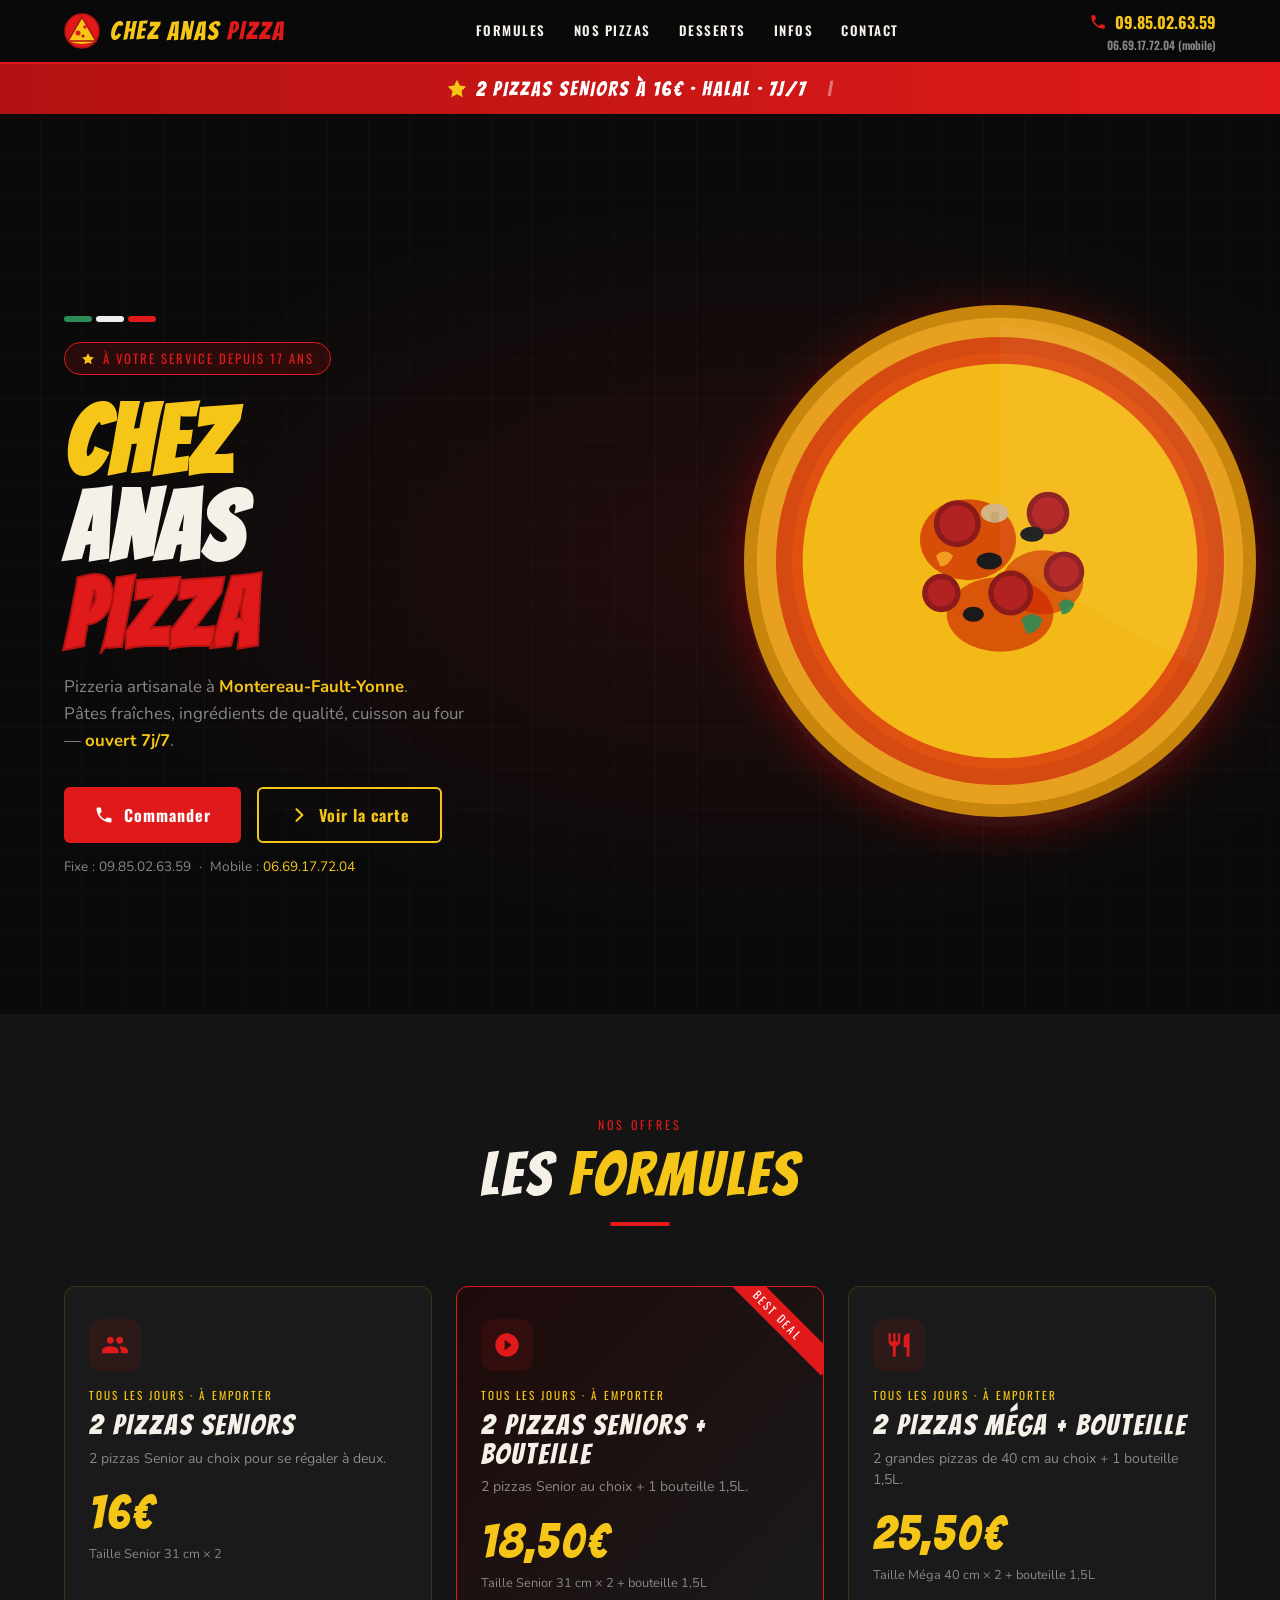
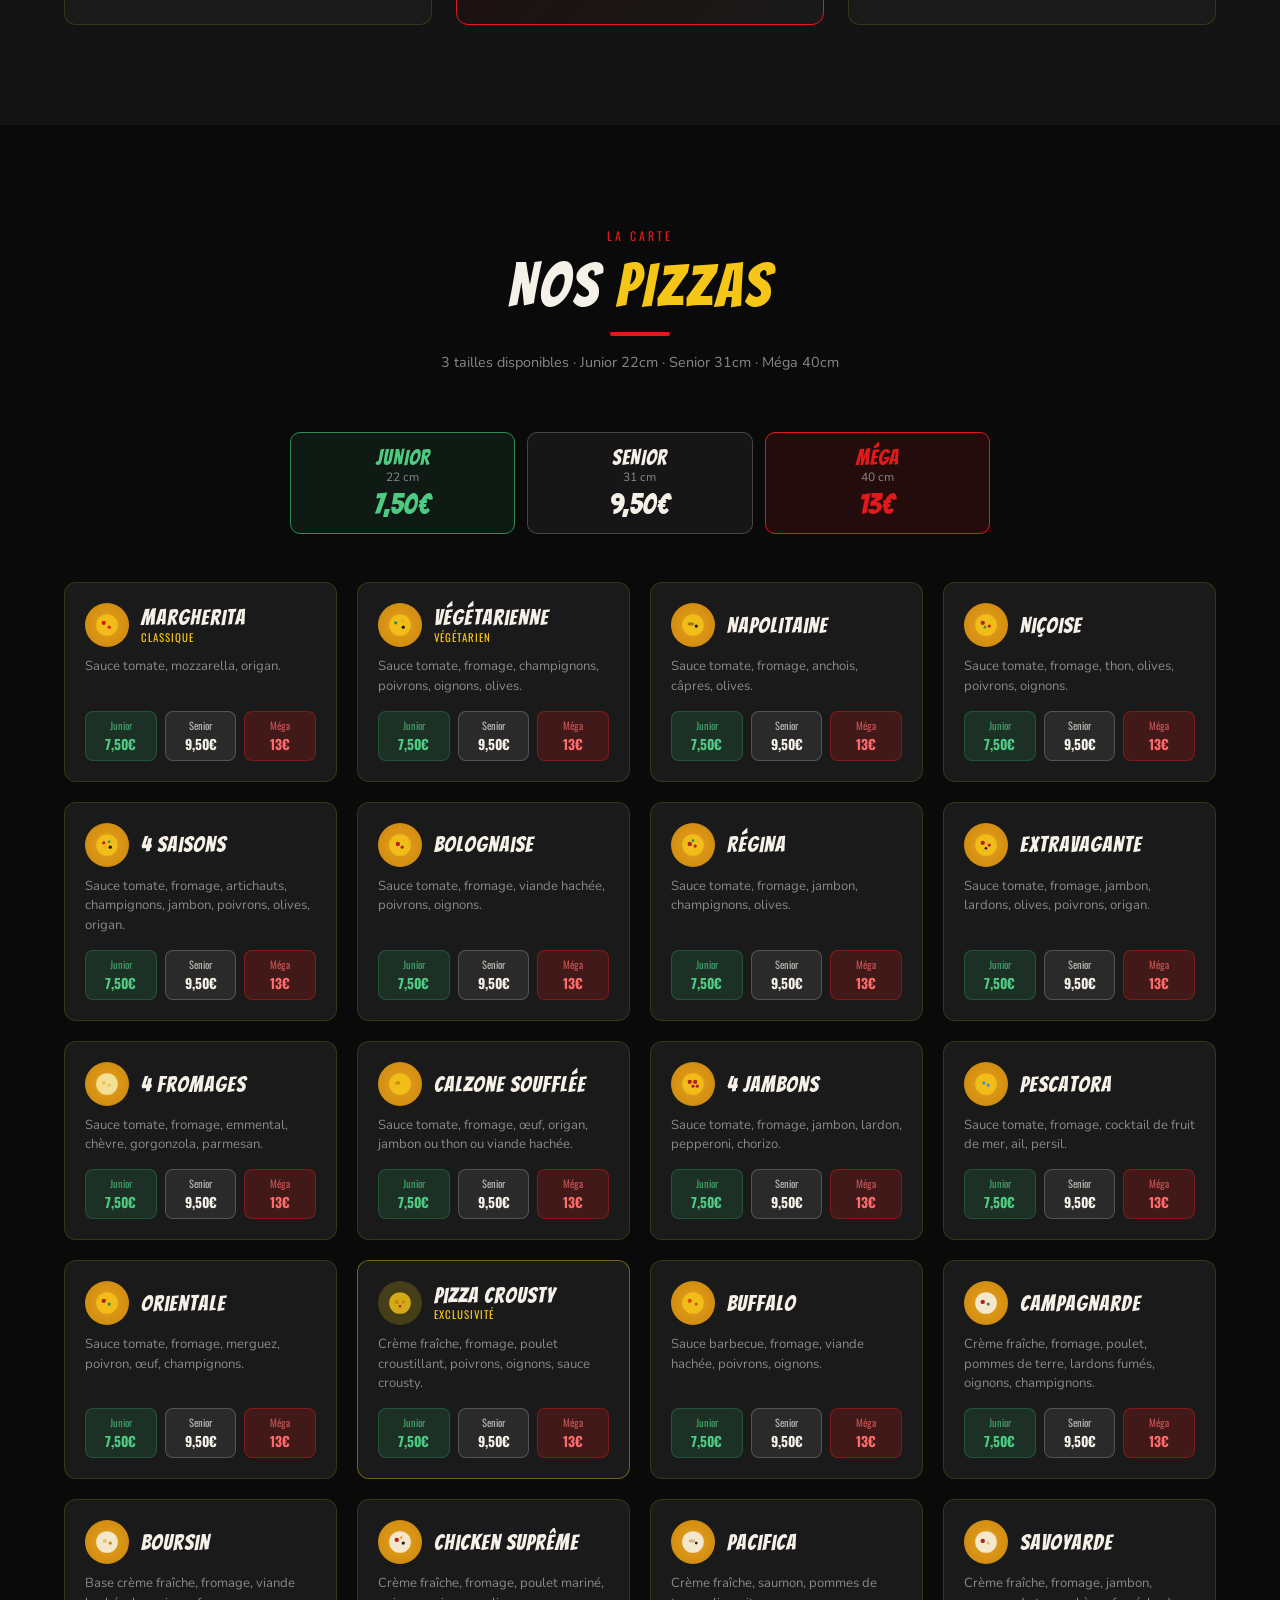
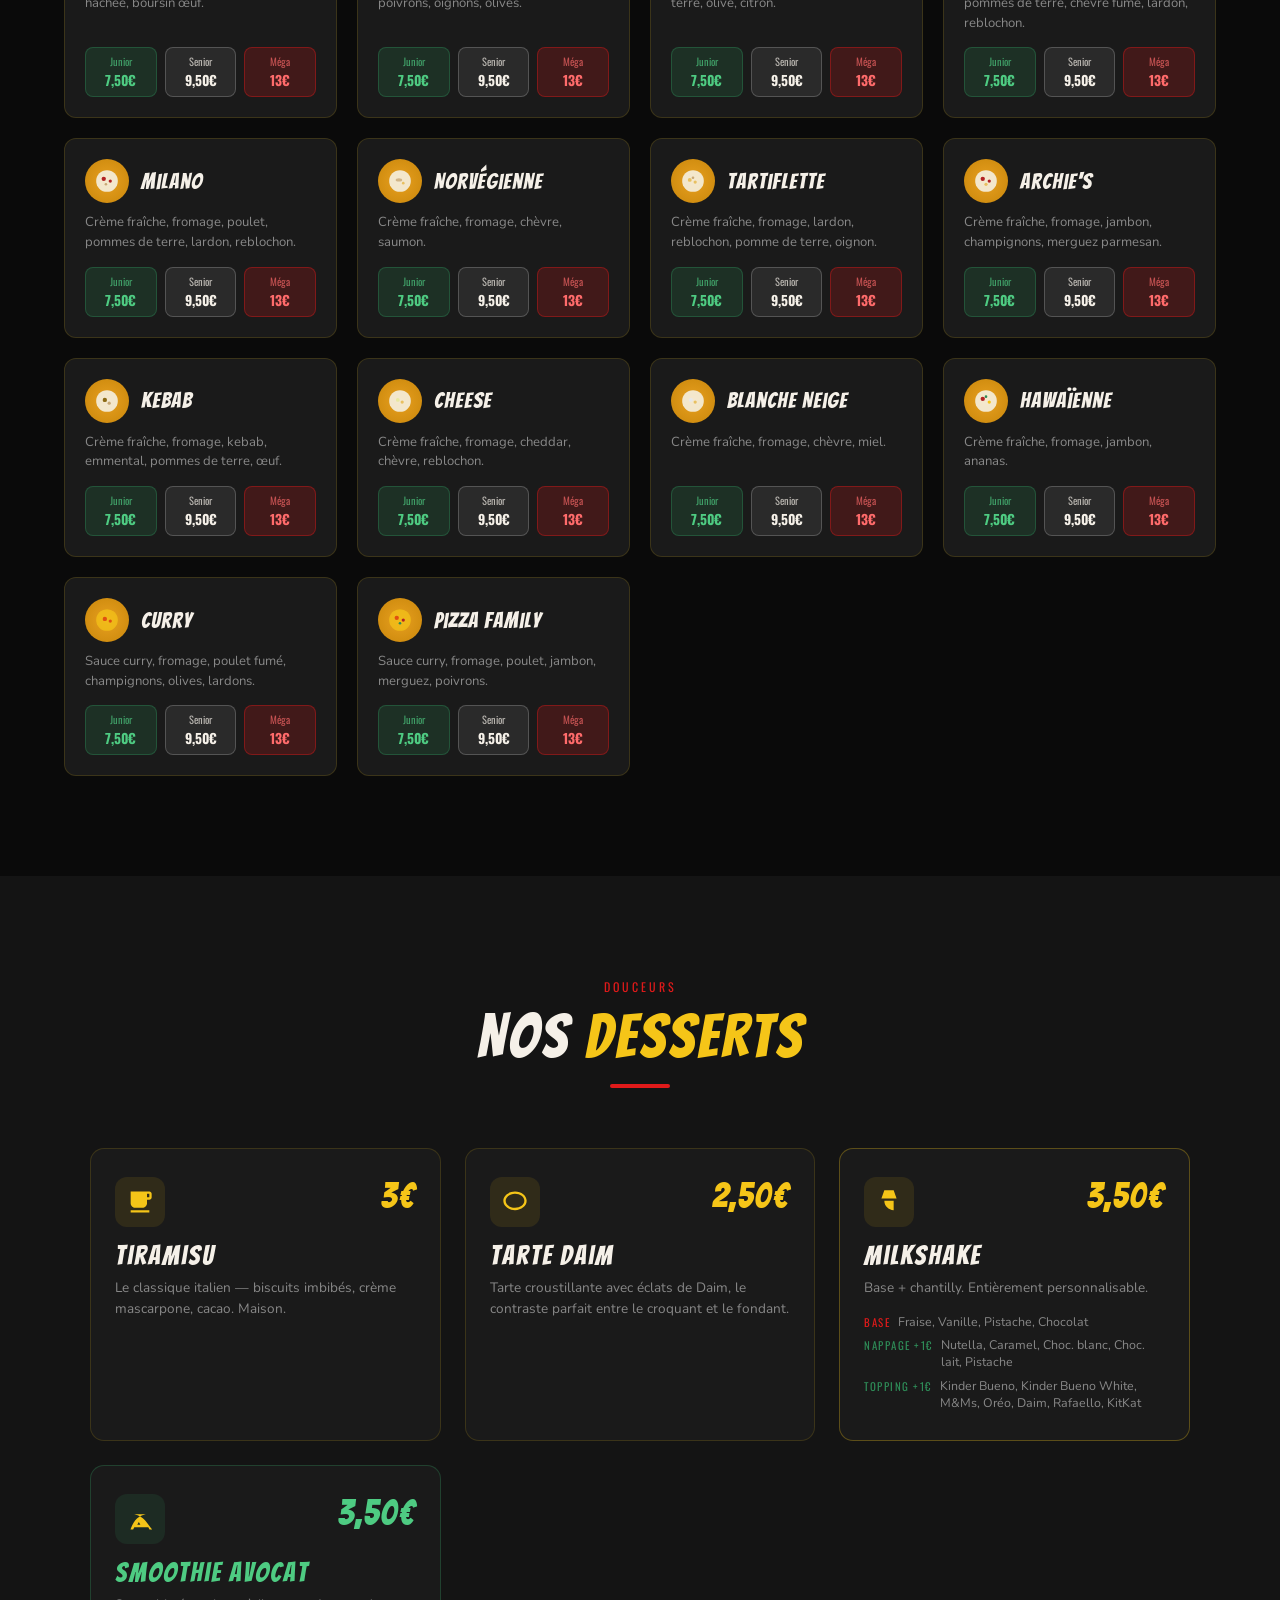
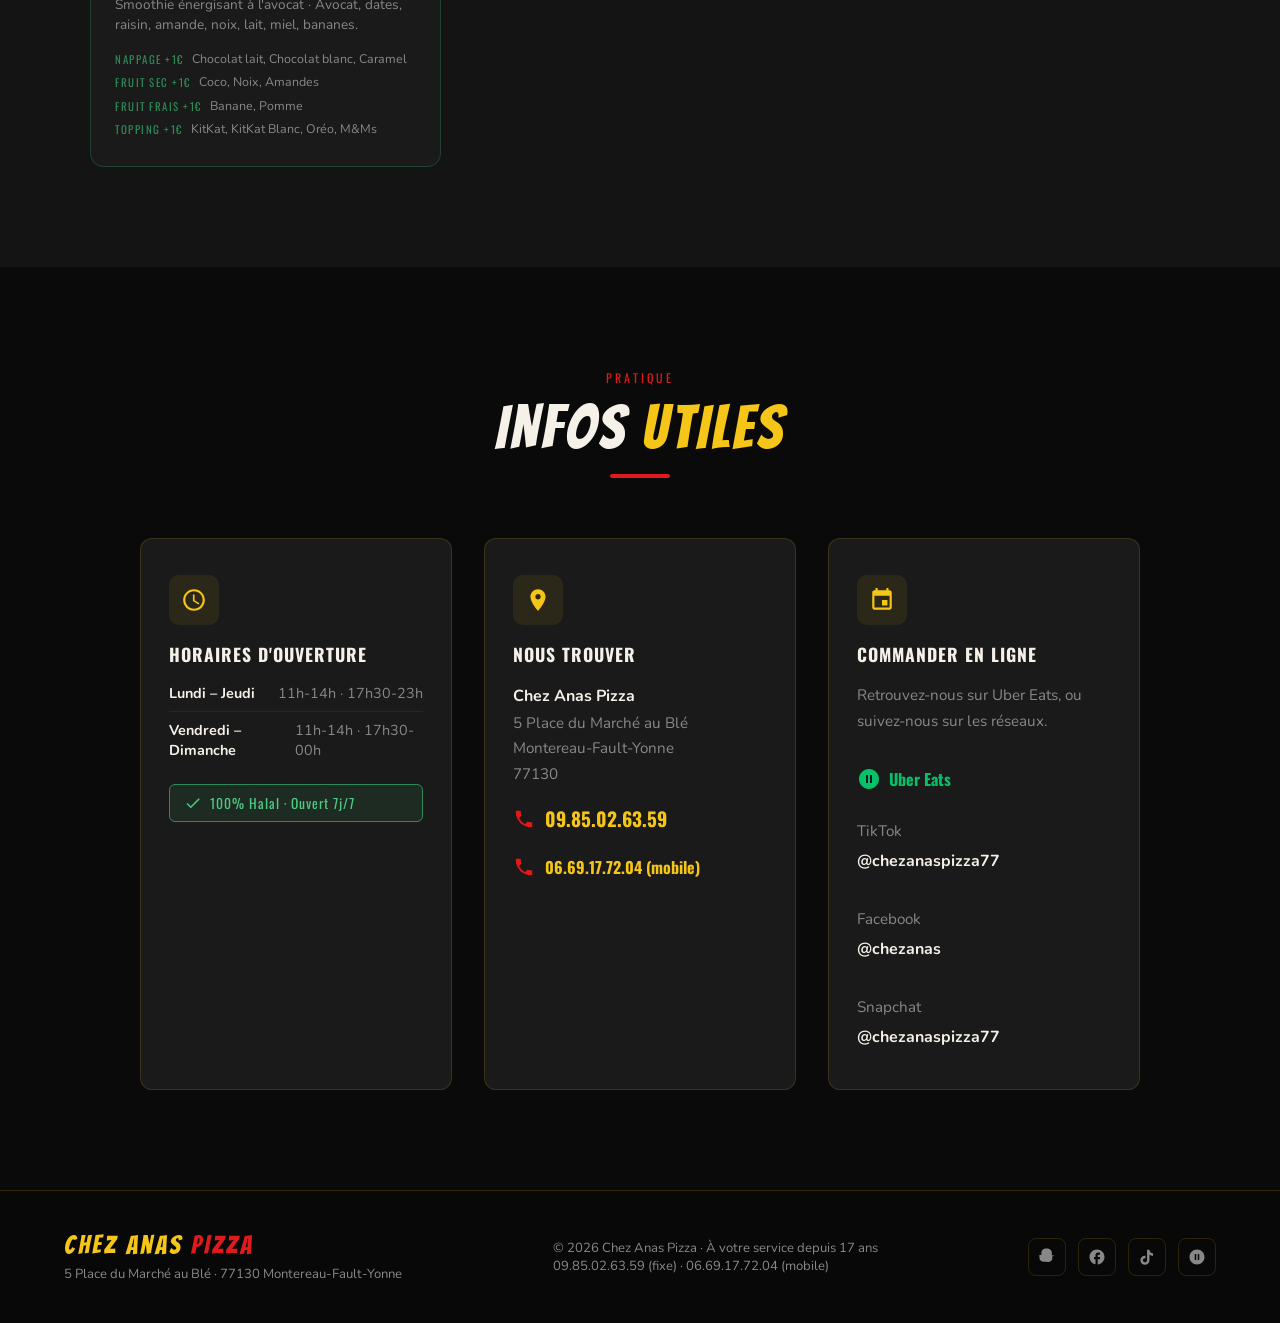
==== commit 1921d2d1: "Remove delivery information from index.html Removed delivery information from the HTML." ====
--- a/index.html
+++ b/index.html
@@ -310,10 +310,7 @@
 2 PIZZAS SENIORS À 16€ · HALAL · 7J/7
   </span>
   <span style="color: rgba(255,255,255,0.4);">|</span>
-  <span>
-    <svg viewBox="0 0 24 24"><path d="M20 8h-3V4H3c-1.1 0-2 .9-2 2v11h2c0 1.66 1.34 3 3 3s3-1.34 3-3h6c0 1.66 1.34 3 3 3s3-1.34 3-3h2v-5l-3-4zM6 18.5c-.83 0-1.5-.67-1.5-1.5s.67-1.5 1.5-1.5 1.5.67 1.5 1.5-.67 1.5-1.5 1.5zm13.5-9l1.96 2.5H17V9.5h2.5zm-1.5 9c-.83 0-1.5-.67-1.5-1.5s.67-1.5 1.5-1.5 1.5.67 1.5 1.5-.67 1.5-1.5 1.5z"/></svg>
-    LIVRAISON GRATUITE DÈS 15€
-  </span>
+
 </div>
 
 <!-- HERO -->
